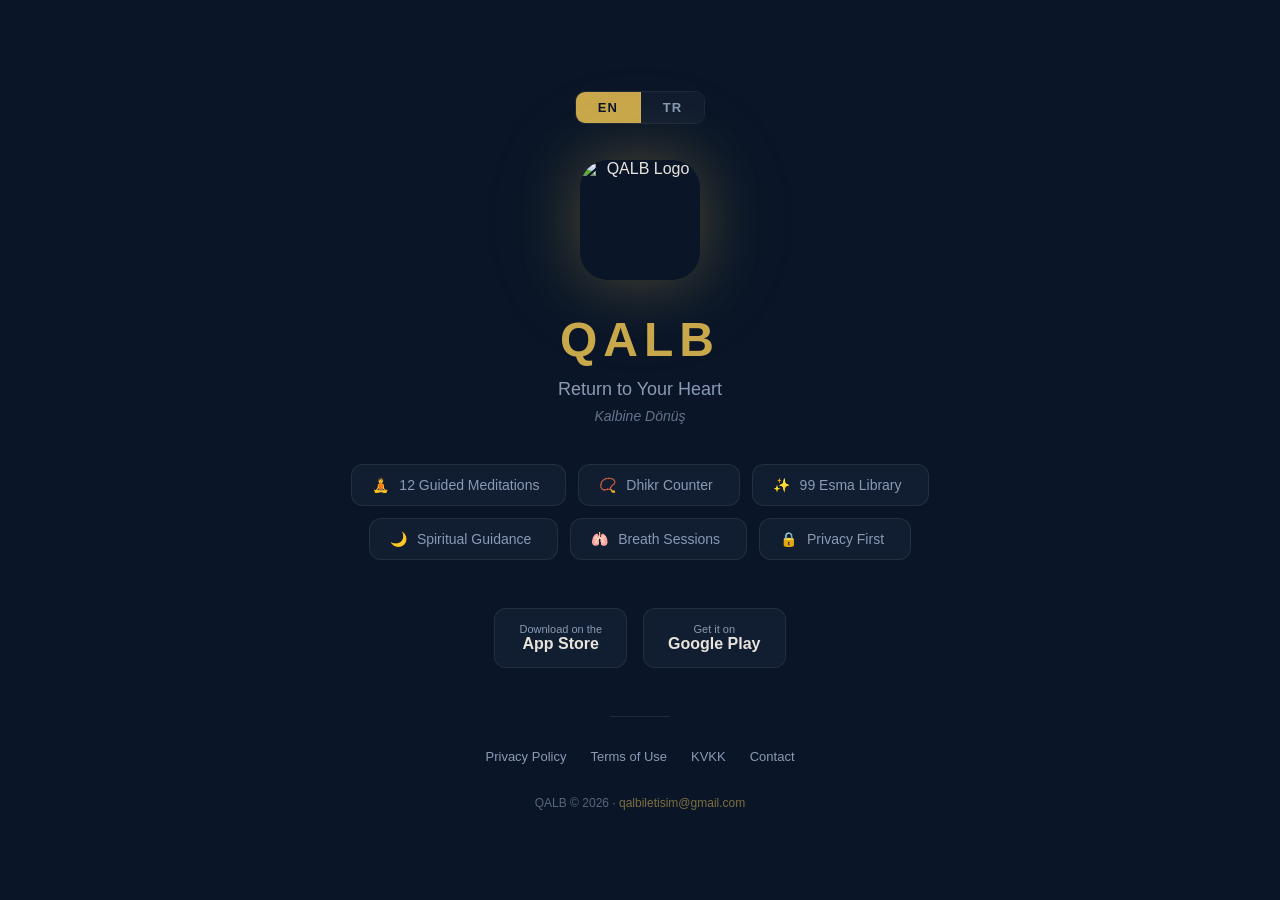
==== index.html @ 875b11ad "feat: add EN/TR language switcher tabs with auto-detection" ====
<!DOCTYPE html>
<html lang="en">

<head>
  <meta charset="UTF-8">
  <meta name="viewport" content="width=device-width, initial-scale=1.0">
  <title>QALB — Return to Your Heart</title>
  <meta name="description"
    content="QALB is a mindful dhikr and meditation app for spiritual awareness and emotional balance. Available on App Store and Google Play.">
  <meta property="og:title" content="QALB — Return to Your Heart">
  <meta property="og:description"
    content="Guided meditations, dhikr counter, 99 Esma library, and personalized spiritual guidance.">
  <meta property="og:type" content="website">
  <meta property="og:url" content="https://qalb.app">
  <link rel="icon" type="image/png" href="/logo.png">
  <meta property="og:image" content="https://qalb.app/logo.png">
  <style>
    :root {
      --bg: #0A1628;
      --card: #111D30;
      --gold: #C9A84C;
      --gold-soft: rgba(201, 168, 76, 0.15);
      --text: #E8E4DC;
      --muted: #8A9AB5;
      --border: rgba(255, 255, 255, 0.08);
    }

    * {
      margin: 0;
      padding: 0;
      box-sizing: border-box;
    }

    body {
      background: var(--bg);
      color: var(--text);
      font-family: -apple-system, BlinkMacSystemFont, 'Segoe UI', Roboto, sans-serif;
      min-height: 100vh;
      display: flex;
      flex-direction: column;
      align-items: center;
      justify-content: center;
      padding: 40px 20px;
      text-align: center;
    }

    .lang-switcher {
      display: flex;
      gap: 0;
      margin-bottom: 36px;
      border-radius: 10px;
      overflow: hidden;
      border: 1px solid var(--border);
    }

    .lang-tab {
      padding: 8px 22px;
      font-size: 13px;
      font-weight: 600;
      letter-spacing: 1px;
      cursor: pointer;
      background: var(--card);
      color: var(--muted);
      border: none;
      transition: all 0.25s;
      outline: none;
    }

    .lang-tab:first-child {
      border-right: 1px solid var(--border);
    }

    .lang-tab.active {
      background: var(--gold);
      color: var(--bg);
    }

    .lang-tab:not(.active):hover {
      background: var(--gold-soft);
      color: var(--text);
    }

    .glow {
      width: 120px;
      height: 120px;
      border-radius: 28px;
      display: flex;
      align-items: center;
      justify-content: center;
      margin: 0 auto 32px;
      box-shadow: 0 0 60px rgba(201, 168, 76, 0.3), 0 0 120px rgba(201, 168, 76, 0.1);
    }

    .glow img {
      width: 100%;
      height: 100%;
      border-radius: 28px;
      object-fit: cover;
    }

    h1 {
      font-size: 48px;
      font-weight: 700;
      color: var(--gold);
      letter-spacing: 6px;
      margin-bottom: 12px;
    }

    .tagline {
      font-size: 18px;
      color: var(--muted);
      margin-bottom: 8px;
      font-weight: 300;
    }

    .tagline-sub {
      font-size: 14px;
      color: var(--muted);
      opacity: 0.7;
      margin-bottom: 40px;
      font-style: italic;
    }

    .features {
      display: flex;
      flex-wrap: wrap;
      gap: 12px;
      justify-content: center;
      max-width: 600px;
      margin-bottom: 48px;
    }

    .feature {
      background: var(--card);
      border: 1px solid var(--border);
      border-radius: 12px;
      padding: 12px 20px;
      font-size: 14px;
      color: var(--muted);
    }

    .feature span {
      margin-right: 6px;
    }

    .store-badges {
      display: flex;
      gap: 16px;
      justify-content: center;
      margin-bottom: 48px;
      flex-wrap: wrap;
    }

    .store-badge {
      display: inline-flex;
      align-items: center;
      gap: 10px;
      background: var(--card);
      border: 1px solid var(--border);
      border-radius: 12px;
      padding: 14px 24px;
      color: var(--text);
      text-decoration: none;
      font-size: 15px;
      transition: all 0.2s;
    }

    .store-badge:hover {
      border-color: var(--gold);
      background: var(--gold-soft);
    }

    .store-badge .label {
      font-size: 11px;
      color: var(--muted);
      display: block;
    }

    .store-badge .name {
      font-weight: 600;
      font-size: 16px;
    }

    .divider {
      width: 60px;
      height: 1px;
      background: var(--border);
      margin: 0 auto 32px;
    }

    .links {
      display: flex;
      gap: 24px;
      justify-content: center;
      flex-wrap: wrap;
      margin-bottom: 32px;
    }

    .links a {
      color: var(--muted);
      text-decoration: none;
      font-size: 13px;
      transition: color 0.2s;
    }

    .links a:hover {
      color: var(--gold);
    }

    .footer {
      color: var(--muted);
      font-size: 12px;
      opacity: 0.6;
    }

    .footer a {
      color: var(--gold);
      text-decoration: none;
    }

    @media (max-width: 480px) {
      h1 {
        font-size: 36px;
        letter-spacing: 4px;
      }

      .tagline {
        font-size: 16px;
      }

      .glow {
        width: 96px;
        height: 96px;
        border-radius: 22px;
      }

      .glow img {
        border-radius: 22px;
      }

      .lang-tab {
        padding: 7px 18px;
        font-size: 12px;
      }
    }
  </style>
</head>

<body>

  <div class="lang-switcher">
    <button class="lang-tab active" data-lang="en" onclick="setLang('en')">EN</button>
    <button class="lang-tab" data-lang="tr" onclick="setLang('tr')">TR</button>
  </div>

  <div class="glow"><img src="/logo.png" alt="QALB Logo"></div>

  <h1>QALB</h1>
  <p class="tagline" id="tagline">Return to Your Heart</p>
  <p class="tagline-sub" id="tagline-sub">Kalbine Dönüş</p>

  <div class="features" id="features">
    <div class="feature"><span>🧘</span> <span data-en="12 Guided Meditations" data-tr="12 Rehberli Meditasyon">12
        Guided Meditations</span></div>
    <div class="feature"><span>📿</span> <span data-en="Dhikr Counter" data-tr="Zikir Sayacı">Dhikr Counter</span></div>
    <div class="feature"><span>✨</span> <span data-en="99 Esma Library" data-tr="99 Esma Kütüphanesi">99 Esma
        Library</span></div>
    <div class="feature"><span>🌙</span> <span data-en="Spiritual Guidance" data-tr="Manevi Rehberlik">Spiritual
        Guidance</span></div>
    <div class="feature"><span>🫁</span> <span data-en="Breath Sessions" data-tr="Nefes Seansları">Breath
        Sessions</span></div>
    <div class="feature"><span>🔒</span> <span data-en="Privacy First" data-tr="Gizlilik Öncelikli">Privacy First</span>
    </div>
  </div>

  <div class="store-badges">
    <a href="#" class="store-badge">
      <div>
        <span class="label" data-en="Download on the" data-tr="İndir">Download on the</span>
        <span class="name">App Store</span>
      </div>
    </a>
    <a href="#" class="store-badge">
      <div>
        <span class="label" data-en="Get it on" data-tr="İndir">Get it on</span>
        <span class="name">Google Play</span>
      </div>
    </a>
  </div>

  <div class="divider"></div>

  <div class="links">
    <a href="/privacy.html" data-en="Privacy Policy" data-tr="Gizlilik Politikası">Privacy Policy</a>
    <a href="/terms.html" data-en="Terms of Use" data-tr="Kullanım Koşulları">Terms of Use</a>
    <a href="/kvkk.html">KVKK</a>
    <a href="mailto:qalbiletisim@gmail.com" data-en="Contact" data-tr="İletişim">Contact</a>
  </div>

  <div class="footer">
    <p>QALB &copy; 2026 &middot; <a href="mailto:qalbiletisim@gmail.com">qalbiletisim@gmail.com</a></p>
  </div>

  <script>
    var i18n = {
      en: {
        title: 'QALB — Return to Your Heart',
        tagline: 'Return to Your Heart',
        taglineSub: 'Kalbine Dönüş'
      },
      tr: {
        title: 'QALB — Kalbine Dönüş',
        tagline: 'Kalbine Dönüş',
        taglineSub: 'Return to Your Heart'
      }
    };

    function setLang(lang) {
      var data = i18n[lang];
      document.documentElement.lang = lang;
      document.title = data.title;
      document.getElementById('tagline').textContent = data.tagline;
      document.getElementById('tagline-sub').textContent = data.taglineSub;

      document.querySelectorAll('[data-' + lang + ']').forEach(function (el) {
        el.textContent = el.getAttribute('data-' + lang);
      });

      document.querySelectorAll('.lang-tab').forEach(function (tab) {
        tab.classList.toggle('active', tab.getAttribute('data-lang') === lang);
      });

      try { history.replaceState(null, '', '#' + lang); } catch (e) { }
    }

    (function () {
      var hash = location.hash.replace('#', '');
      if (hash === 'tr' || hash === 'en') { setLang(hash); return; }
      var browserLang = (navigator.language || navigator.userLanguage || 'en').toLowerCase();
      setLang(browserLang.startsWith('tr') ? 'tr' : 'en');
    })();
  </script>

</body>

</html>
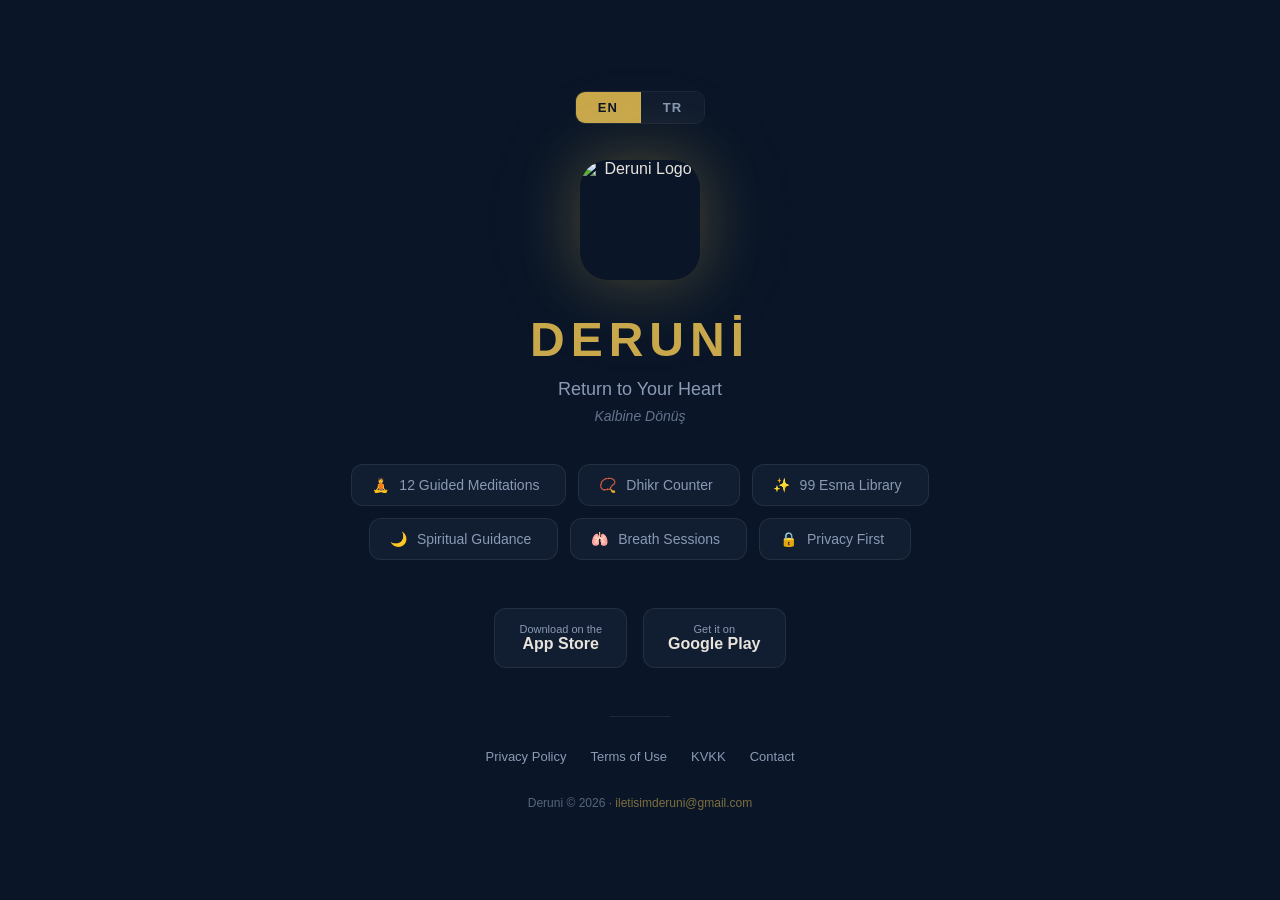
==== commit dbba92e7: "rebrand: QALB → Deruni + email → iletisimderuni@gmail.com (privacy, terms, kvkk, index)" ====
--- a/index.html
+++ b/index.html
@@ -4,16 +4,16 @@
 <head>
   <meta charset="UTF-8">
   <meta name="viewport" content="width=device-width, initial-scale=1.0">
-  <title>QALB — Return to Your Heart</title>
+  <title>Deruni — Return to Your Heart</title>
   <meta name="description"
-    content="QALB is a mindful dhikr and meditation app for spiritual awareness and emotional balance. Available on App Store and Google Play.">
-  <meta property="og:title" content="QALB — Return to Your Heart">
+    content="Deruni is a mindful dhikr and meditation app for spiritual awareness and emotional balance. Available on App Store and Google Play.">
+  <meta property="og:title" content="Deruni — Return to Your Heart">
   <meta property="og:description"
     content="Guided meditations, dhikr counter, 99 Esma library, and personalized spiritual guidance.">
   <meta property="og:type" content="website">
-  <meta property="og:url" content="https://qalb.app">
+  <meta property="og:url" content="https://deruni.app">
   <link rel="icon" type="image/png" href="/logo.png">
-  <meta property="og:image" content="https://qalb.app/logo.png">
+  <meta property="og:image" content="https://deruni.app/logo.png">
   <style>
     :root {
       --bg: #0A1628;
@@ -253,9 +253,9 @@
     <button class="lang-tab" data-lang="tr" onclick="setLang('tr')">TR</button>
   </div>
 
-  <div class="glow"><img src="/logo.png" alt="QALB Logo"></div>
-
-  <h1>QALB</h1>
+  <div class="glow"><img src="/logo.png" alt="Deruni Logo"></div>
+
+  <h1>DERUNİ</h1>
   <p class="tagline" id="tagline">Return to Your Heart</p>
   <p class="tagline-sub" id="tagline-sub">Kalbine Dönüş</p>
 
@@ -294,22 +294,22 @@
     <a href="/privacy.html" data-en="Privacy Policy" data-tr="Gizlilik Politikası">Privacy Policy</a>
     <a href="/terms.html" data-en="Terms of Use" data-tr="Kullanım Koşulları">Terms of Use</a>
     <a href="/kvkk.html">KVKK</a>
-    <a href="mailto:qalbiletisim@gmail.com" data-en="Contact" data-tr="İletişim">Contact</a>
+    <a href="mailto:iletisimderuni@gmail.com" data-en="Contact" data-tr="İletişim">Contact</a>
   </div>
 
   <div class="footer">
-    <p>QALB &copy; 2026 &middot; <a href="mailto:qalbiletisim@gmail.com">qalbiletisim@gmail.com</a></p>
+    <p>Deruni &copy; 2026 &middot; <a href="mailto:iletisimderuni@gmail.com">iletisimderuni@gmail.com</a></p>
   </div>
 
   <script>
     var i18n = {
       en: {
-        title: 'QALB — Return to Your Heart',
+        title: 'Deruni — Return to Your Heart',
         tagline: 'Return to Your Heart',
         taglineSub: 'Kalbine Dönüş'
       },
       tr: {
-        title: 'QALB — Kalbine Dönüş',
+        title: 'Deruni — Kalbine Dönüş',
         tagline: 'Kalbine Dönüş',
         taglineSub: 'Return to Your Heart'
       }
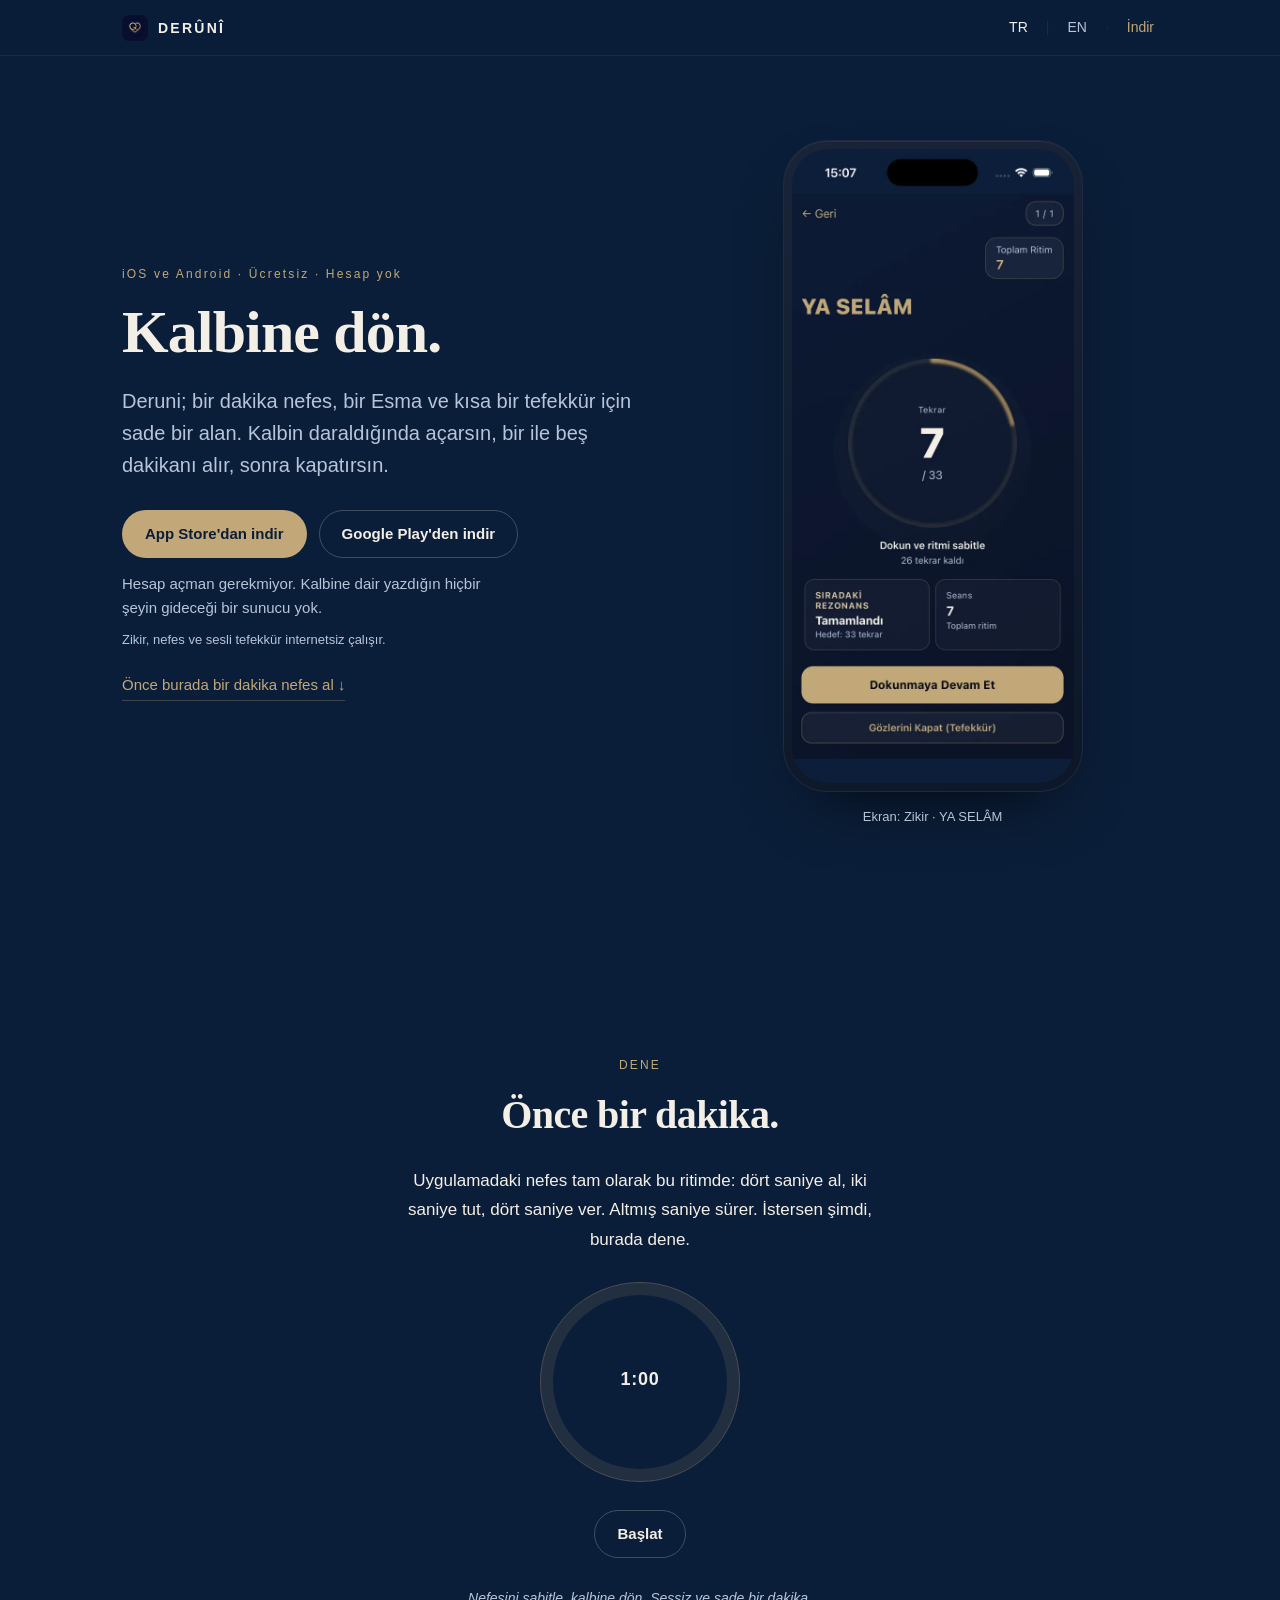
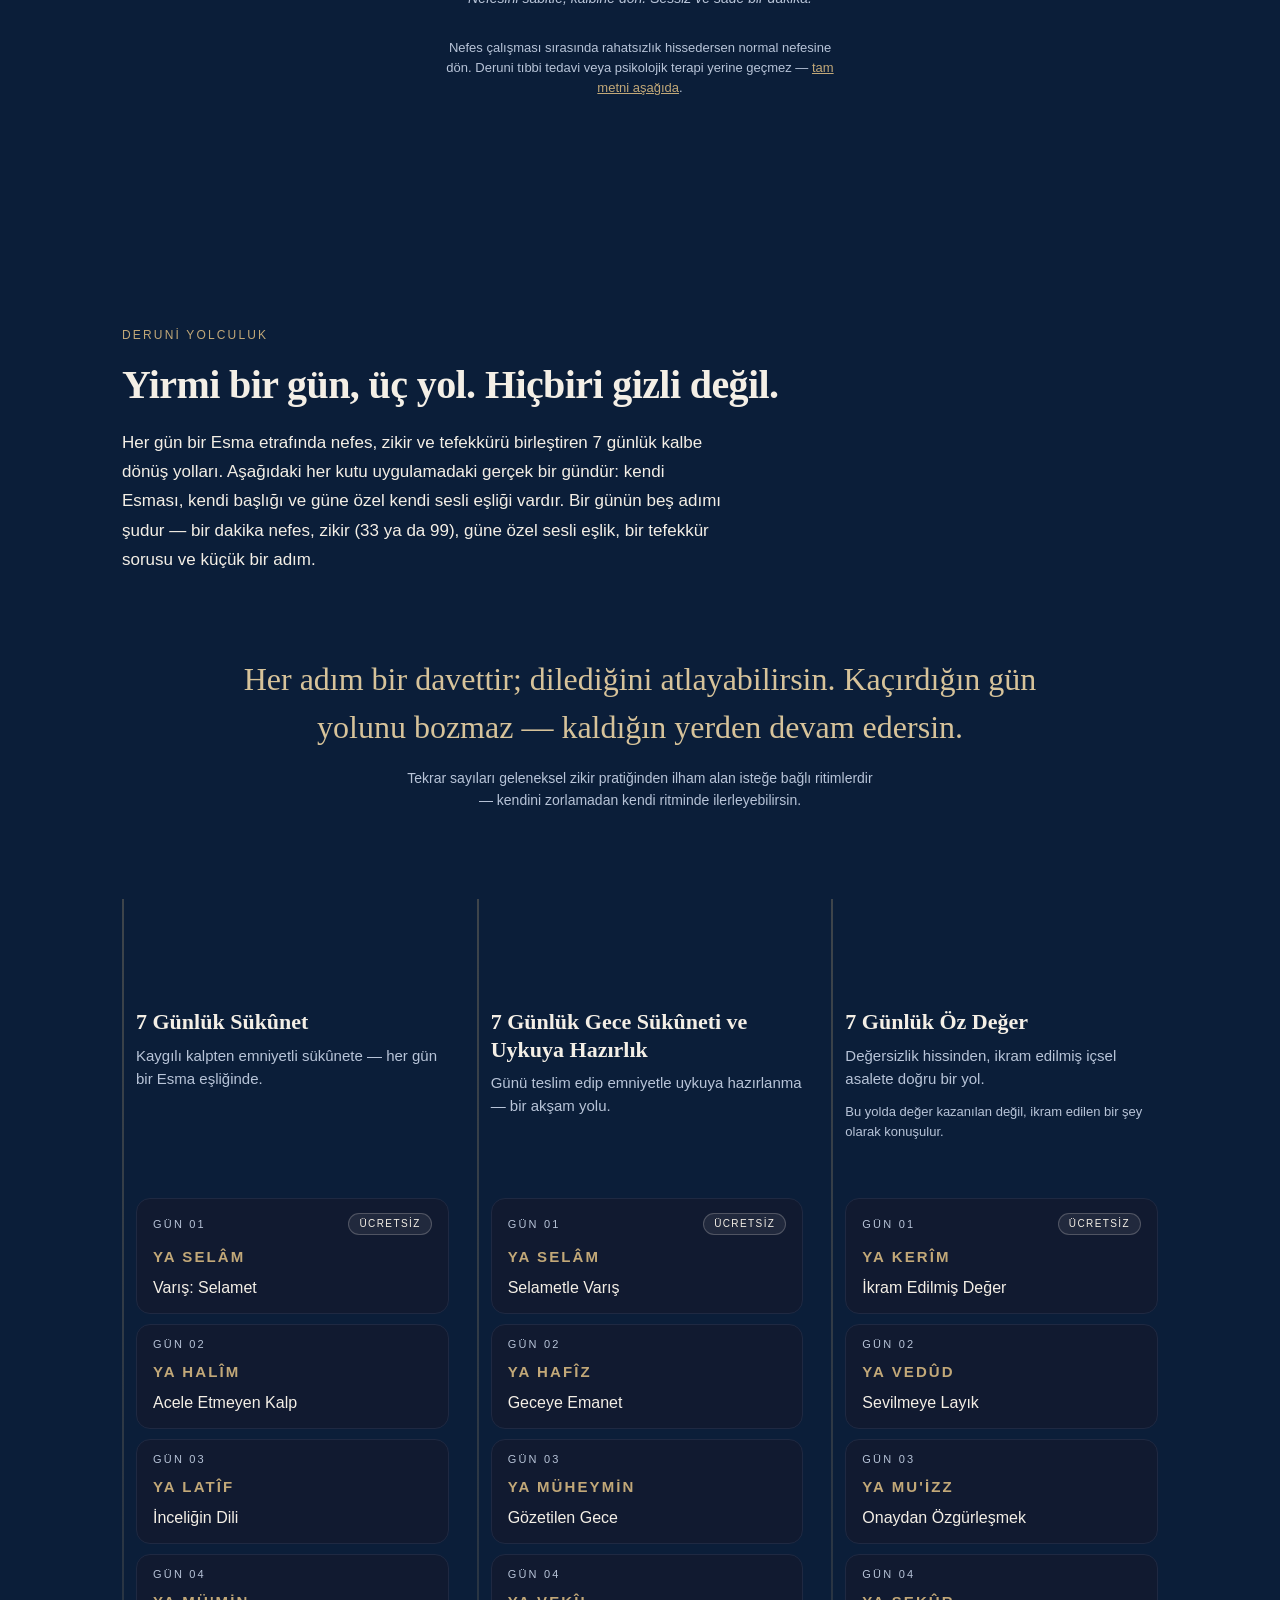
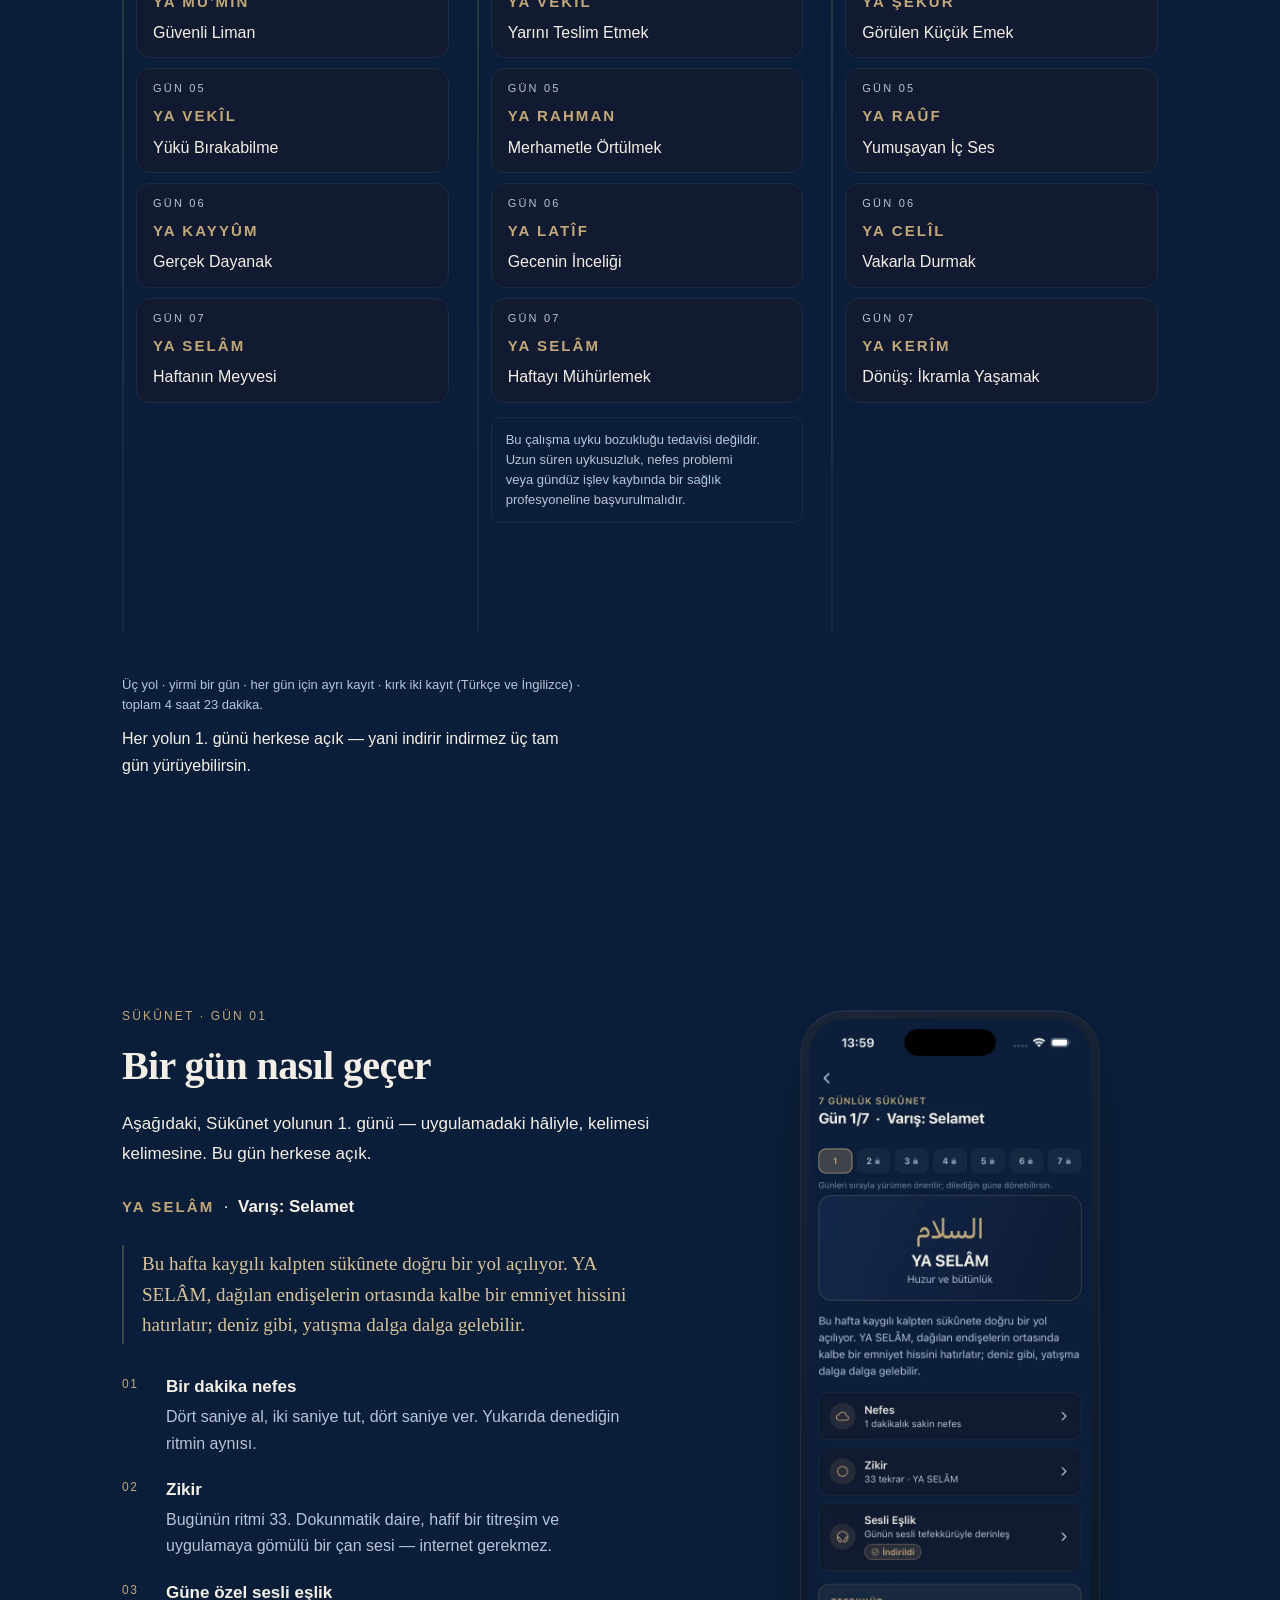
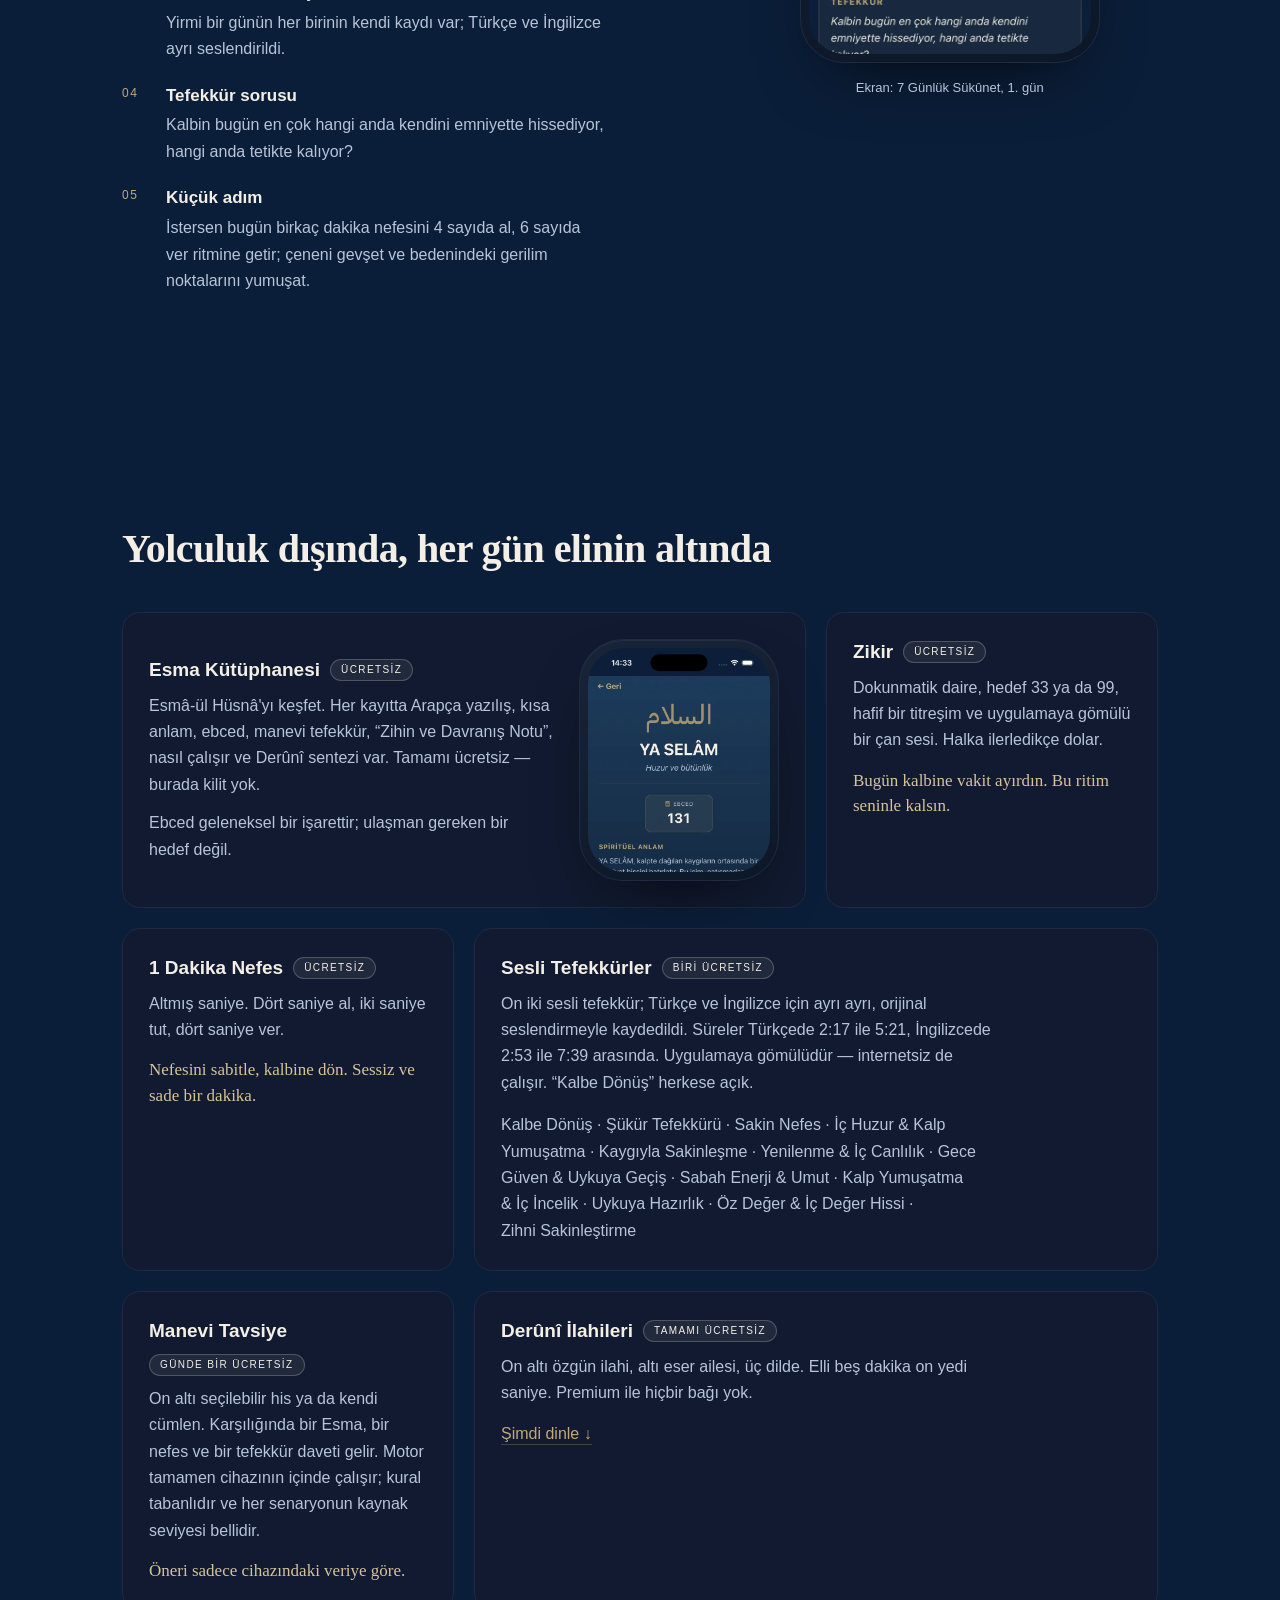
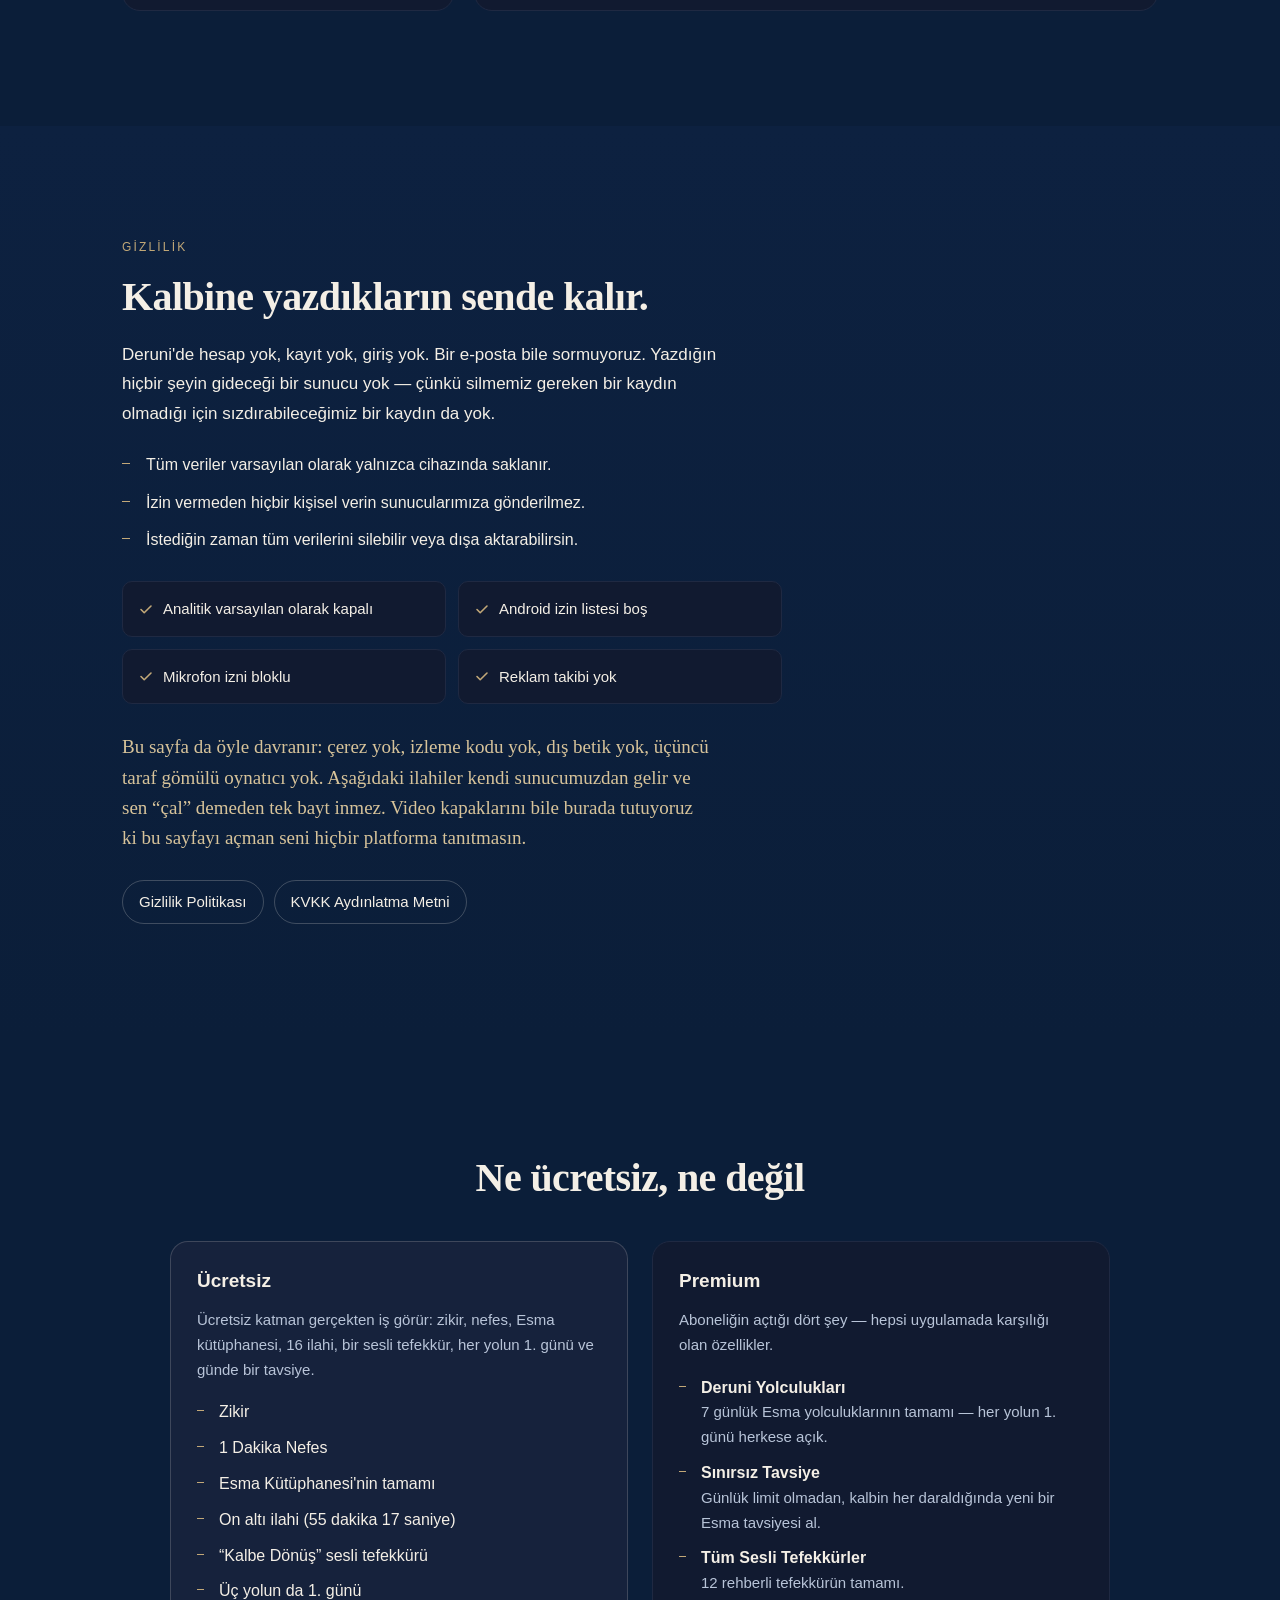
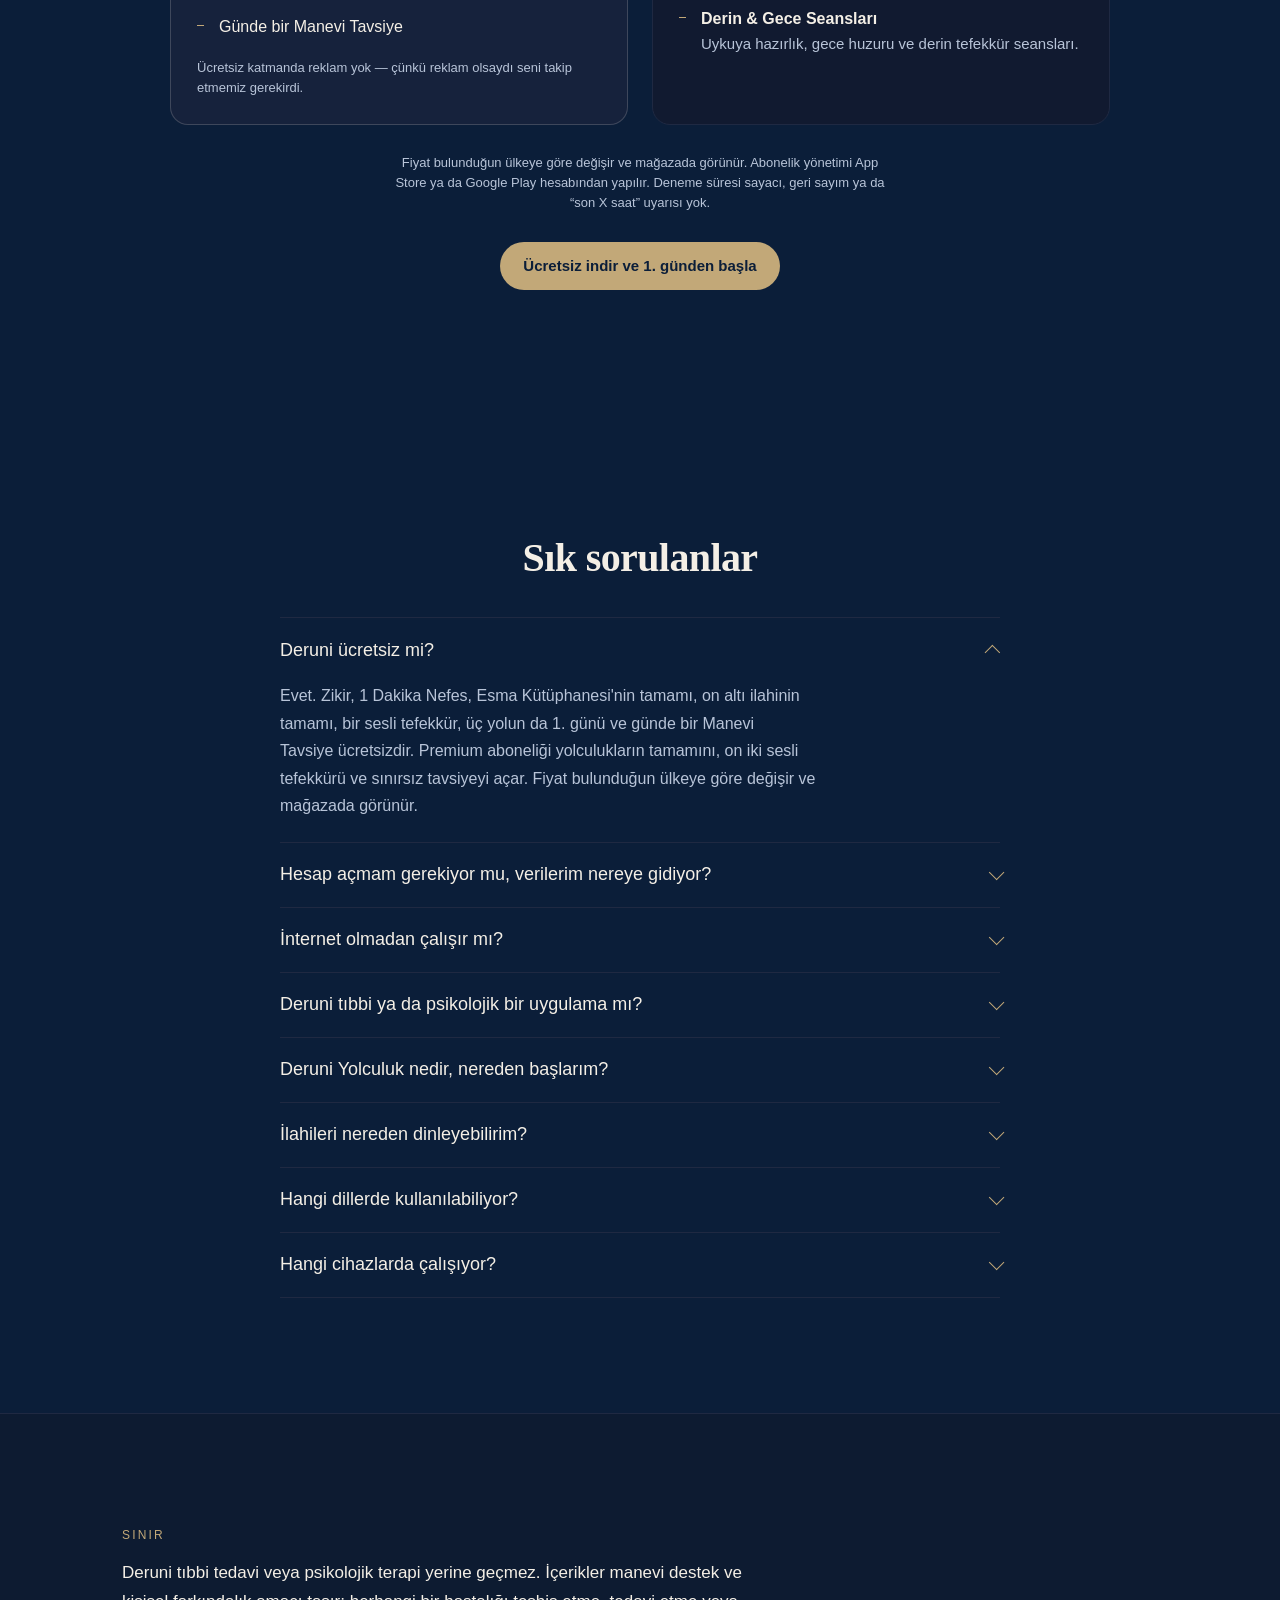
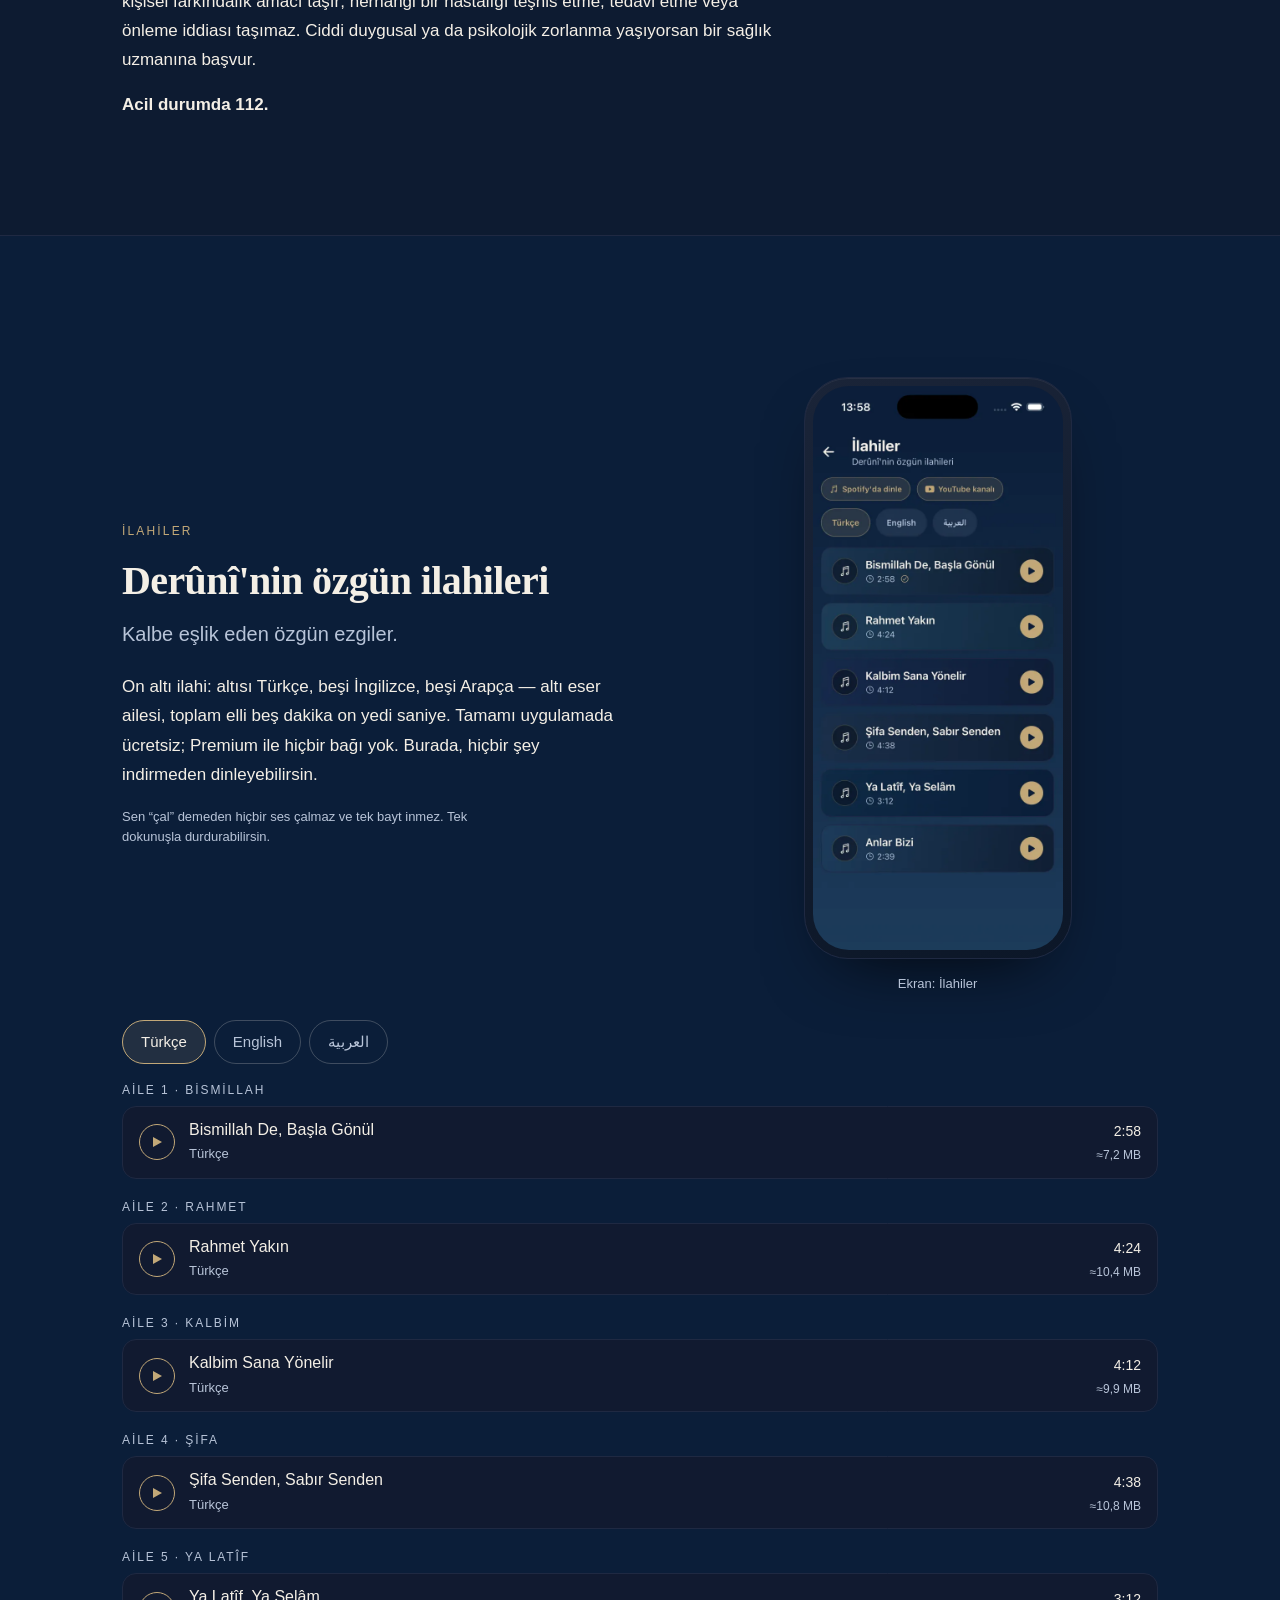
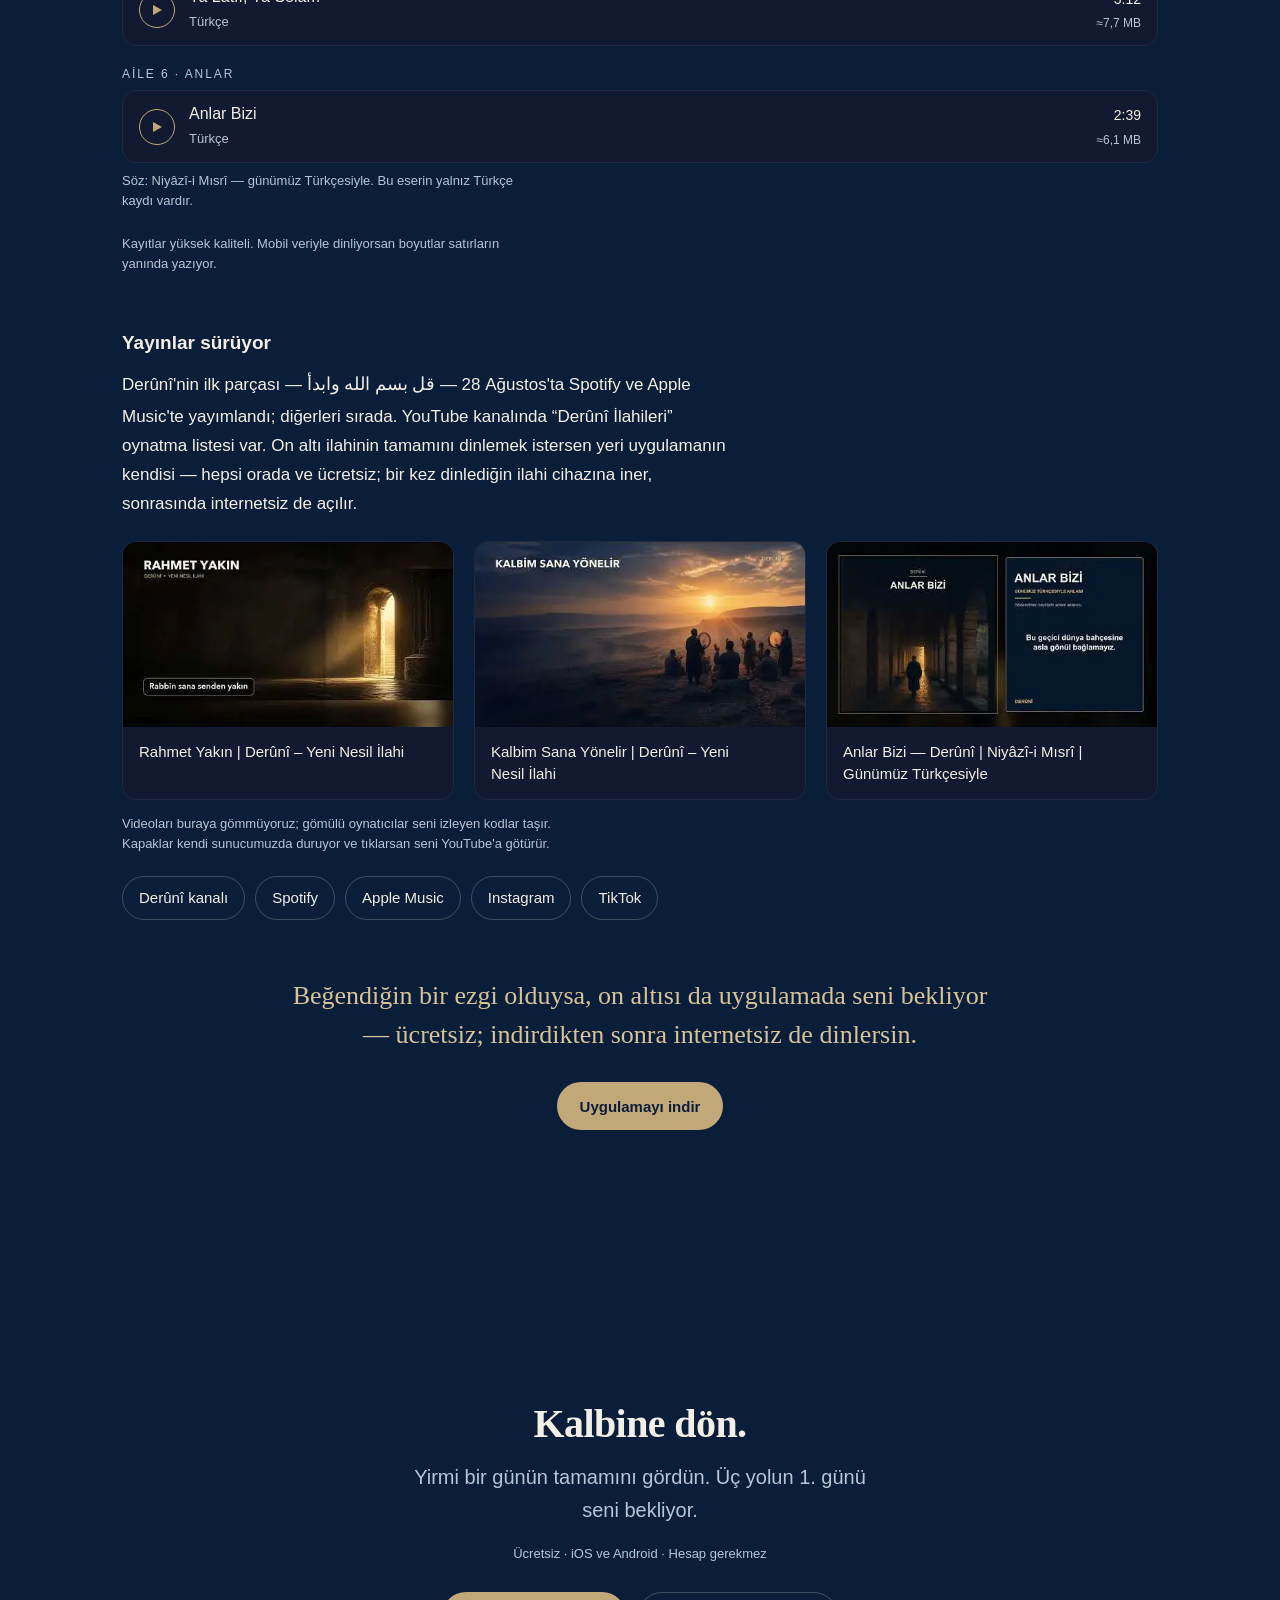
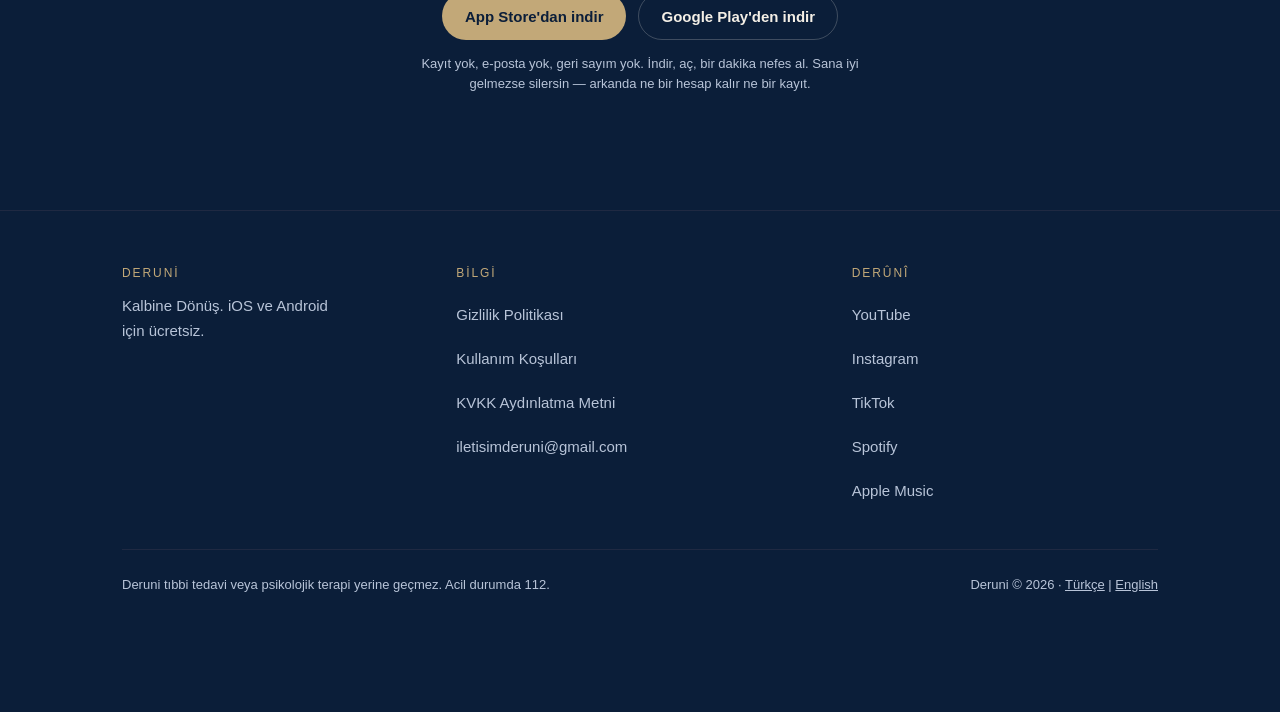
==== commit 81457b10: "deruni.app yeniden tasarım: TR / ve EN /en/ ürün tanıtım sayfası Tek ekranlık yer tutucu yerine, uyg" ====
--- a/index.html
+++ b/index.html
@@ -1,346 +1,1044 @@
 <!DOCTYPE html>
-<html lang="en">
-
+<html lang="tr">
 <head>
-  <meta charset="UTF-8">
-  <meta name="viewport" content="width=device-width, initial-scale=1.0">
-  <title>Deruni — Return to Your Heart</title>
-  <meta name="description"
-    content="Deruni is a mindful dhikr and meditation app for spiritual awareness and emotional balance. Available on App Store and Google Play.">
-  <meta property="og:title" content="Deruni — Return to Your Heart">
-  <meta property="og:description"
-    content="Guided meditations, dhikr counter, 99 Esma library, and personalized spiritual guidance.">
-  <meta property="og:type" content="website">
-  <meta property="og:url" content="https://deruni.app">
-  <link rel="icon" type="image/png" href="/logo.png">
-  <meta property="og:image" content="https://deruni.app/logo.png">
-  <style>
-    :root {
-      --bg: #0A1628;
-      --card: #111D30;
-      --gold: #C9A84C;
-      --gold-soft: rgba(201, 168, 76, 0.15);
-      --text: #E8E4DC;
-      --muted: #8A9AB5;
-      --border: rgba(255, 255, 255, 0.08);
+<meta charset="UTF-8">
+<meta name="viewport" content="width=device-width, initial-scale=1, viewport-fit=cover">
+<title>Deruni — Kalbine Dönüş · Zikir, nefes ve Esmâ-ül Hüsnâ</title>
+<meta name="description" content="Deruni; bir dakika nefes, bir Esma ve kısa bir tefekkür için sade bir alan. Hesap yok, kayıt yok, giriş yok. iOS ve Android&#x27;de ücretsiz.">
+<link rel="canonical" href="https://deruni.app/">
+<link rel="alternate" hreflang="tr" href="https://deruni.app/">
+<link rel="alternate" hreflang="en" href="https://deruni.app/en/">
+<link rel="alternate" hreflang="x-default" href="https://deruni.app/">
+<meta property="og:site_name" content="Deruni">
+<meta property="og:type" content="website">
+<meta property="og:url" content="https://deruni.app/">
+<meta property="og:title" content="Deruni — Kalbine Dönüş">
+<meta property="og:description" content="Yirmi bir günün tamamı açıkta. Bir dakika nefesi burada deneyebilir, on altı ilahiyi indirmeden dinleyebilirsin. Hesapsız, ücretsiz.">
+<meta property="og:image" content="https://deruni.app/assets/og-tr.png">
+<meta property="og:image:width" content="1200">
+<meta property="og:image:height" content="630">
+<meta property="og:image:alt" content="Deruni — Kalbine dön.">
+<meta property="og:locale" content="tr_TR">
+<meta property="og:locale:alternate" content="en_US">
+<meta name="twitter:card" content="summary_large_image">
+<meta name="twitter:title" content="Deruni — Kalbine Dönüş">
+<meta name="twitter:description" content="Yirmi bir günün tamamı açıkta. Bir dakika nefesi burada deneyebilir, on altı ilahiyi indirmeden dinleyebilirsin. Hesapsız, ücretsiz.">
+<meta name="twitter:image" content="https://deruni.app/assets/og-tr.png">
+<meta name="twitter:image:alt" content="Deruni — Kalbine dön.">
+<meta name="theme-color" content="#0B1E39">
+<meta name="color-scheme" content="dark">
+<link rel="icon" type="image/png" sizes="96x96" href="/assets/favicon-96.png">
+<link rel="icon" type="image/png" sizes="32x32" href="/assets/favicon-32.png">
+<link rel="apple-touch-icon" href="/assets/apple-touch-icon.png">
+<script>document.documentElement.className+=" js";</script>
+<style>
+:root{
+  --bg:#0B1E39; --band:#0D1B31; --card:#111A30; --card-lift:#16223C;
+  --gold:#C2A878; --gold-soft:#D7C39A;
+  --text:#F4EFE6; --muted:#B8C4D8; --border:#1F2942;
+  --hair:rgba(244,239,230,.08);
+  --chip-bg:rgba(244,239,230,.07); --chip-bd:rgba(244,239,230,.22);
+  --gold-12:rgba(194,168,120,.12); --gold-28:rgba(194,168,120,.28);
+  --r-s:10px; --r-m:14px; --r-l:18px; --r-xl:22px;
+  --w-text:64ch; --w-page:1100px; --w-map:1180px; --w-narrow:720px;
+  --serif:ui-serif,Georgia,"Times New Roman",serif;
+  --sans:-apple-system,BlinkMacSystemFont,"Segoe UI",Roboto,"Helvetica Neue",Arial,sans-serif;
+  --arabic:"SF Arabic","Geeza Pro","Noto Naskh Arabic","Segoe UI",serif;
+}
+*{margin:0;padding:0;box-sizing:border-box}
+/* display bildiren her sınıf UA'nın [hidden] kuralını ezer — dil filtresi buna takılmıştı. */
+[hidden]{display:none!important}
+html{color-scheme:dark;scroll-behavior:smooth;scroll-padding-top:76px;-webkit-text-size-adjust:100%}
+body{background:var(--bg);color:var(--text);font:400 17px/1.72 var(--sans);text-wrap:pretty;hyphens:none;padding-bottom:76px;overflow-x:hidden}
+img{max-width:100%;display:block}
+a{color:inherit}
+:focus-visible{outline:2px solid var(--gold-soft);outline-offset:3px;border-radius:4px}
+::selection{background:var(--gold-28);color:var(--text)}
+
+.wrap{max-width:var(--w-page);margin:0 auto;padding:0 20px}
+@media(min-width:640px){.wrap{padding:0 32px}}
+section{padding:clamp(72px,9vw,128px) 0}
+.band{background:var(--band)}
+h1,h2{font-family:var(--serif);font-weight:600;letter-spacing:-.015em}
+h1{font-size:clamp(36px,6.4vw,60px);line-height:1.08}
+h2{font-size:clamp(26px,3.8vw,40px);line-height:1.18}
+h3{font:600 19px/1.35 var(--sans);letter-spacing:0}
+.over{font:500 12px/1 var(--sans);letter-spacing:.18em;color:var(--gold);margin-bottom:20px}
+.lead{font-size:clamp(17px,2.1vw,20px);line-height:1.62;color:var(--muted);max-width:46ch}
+p{max-width:var(--w-text)}
+.sm{font-size:14px;line-height:1.6}
+.mi{font-size:13px;line-height:1.55;color:var(--muted)}
+.mu{color:var(--muted)}
+.gs{color:var(--gold-soft)}
+.esma{font:600 15px/1 var(--sans);letter-spacing:.14em;color:var(--gold)}
+.daynum{font:400 11px/1 var(--sans);letter-spacing:.2em;color:var(--muted)}
+.invite{font-family:var(--serif);font-size:clamp(22px,3.2vw,32px);line-height:1.5;color:var(--gold-soft);max-width:54ch;margin:0 auto;text-align:center}
+.ar{font-family:var(--arabic);font-size:1.06em;line-height:1.9}
+
+.chip{display:inline-block;font:500 10px/1 var(--sans);letter-spacing:.14em;padding:5px 10px;border-radius:999px;background:var(--chip-bg);border:1px solid var(--chip-bd);color:var(--text);white-space:nowrap;vertical-align:middle}
+
+.btn{display:inline-flex;align-items:center;justify-content:center;gap:8px;min-height:48px;padding:0 22px;border-radius:999px;font:600 15px/1 var(--sans);text-decoration:none;border:1px solid transparent;transition:background .18s,border-color .18s,color .18s;cursor:pointer}
+.btn-p{background:var(--gold);color:#0B1E39}
+.btn-p:hover{background:var(--gold-soft)}
+.btn-s{border-color:var(--chip-bd);color:var(--text);background:transparent}
+.btn-s:hover{border-color:var(--gold);background:var(--gold-12)}
+.btns{display:flex;flex-wrap:wrap;gap:12px;margin:28px 0 14px}
+
+.topbar{position:sticky;top:0;z-index:50;height:56px;background:rgba(11,30,57,.86);backdrop-filter:blur(14px);-webkit-backdrop-filter:blur(14px);border-bottom:1px solid var(--border)}
+.topbar .wrap{height:100%;display:flex;align-items:center;justify-content:space-between;gap:14px}
+.brand{display:flex;align-items:center;min-height:44px;gap:10px;font:600 14px/1 var(--sans);letter-spacing:.16em;text-decoration:none;color:var(--text)}
+.brand img{width:26px;height:26px;border-radius:7px}
+.tnav{display:flex;align-items:center;gap:14px;font-size:14px}
+.tnav a{display:inline-flex;align-items:center;min-height:44px;padding:0 4px;text-decoration:none;color:var(--muted);transition:color .18s}
+.tnav a:hover,.tnav a[aria-current]{color:var(--text)}
+.tnav .sep{color:var(--border)}
+.tnav .dl{color:var(--gold)}
+
+.skip{position:absolute;left:-9999px;top:0;background:var(--card-lift);color:var(--text);padding:12px 18px;border-radius:0 0 var(--r-s) 0;z-index:60}
+.skip:focus{left:0}
+
+.hero{padding-top:clamp(48px,7vw,84px)}
+.hero-grid{display:grid;gap:40px;align-items:center}
+@media(min-width:900px){.hero-grid{grid-template-columns:1.08fr .92fr;gap:56px}}
+.hero h1{margin:6px 0 20px}
+.trust{font-size:15px;line-height:1.6;color:var(--muted);max-width:44ch}
+.hero .offl{margin-top:10px}
+.tolink{display:inline-block;margin-top:22px;color:var(--gold);text-decoration:none;font-size:15px;border-bottom:1px solid var(--gold-28);padding-bottom:2px}
+.tolink:hover{border-color:var(--gold)}
+.figw{display:flex;flex-direction:column;align-items:center;gap:14px}
+.phone{width:min(300px,72vw);aspect-ratio:1206/2622;padding:8px;border-radius:44px;background:linear-gradient(160deg,#1A2438,#0C1728);border:1px solid var(--border);box-shadow:0 30px 70px -34px rgba(0,0,0,.85),inset 0 1px 0 rgba(255,255,255,.06)}
+.phone img{width:100%;height:100%;object-fit:cover;border-radius:36px}
+.phone.crop{aspect-ratio:1206/1460}
+.phone.crop img{object-position:top}
+.cap{font-size:13px;color:var(--muted);text-align:center}
+
+.breath-wrap{display:flex;flex-direction:column;align-items:center;text-align:center;gap:28px}
+.breath-wrap p{max-width:52ch}
+.ring{width:200px;height:200px;border-radius:50%;border:1px solid rgba(194,168,120,.35);box-shadow:inset 0 0 0 12px var(--gold-12);display:flex;flex-direction:column;align-items:center;justify-content:center;gap:6px;transition:opacity .6s ease}
+@media(max-width:640px){.ring{width:168px;height:168px}}
+.ring.run{animation:brth 10s infinite}
+@keyframes brth{0%{transform:scale(1)}40%{transform:scale(1.26)}60%{transform:scale(1.26)}100%{transform:scale(1)}}
+.phase{font:600 18px/1 var(--sans);letter-spacing:.04em}
+.count{font:400 14px/1 var(--sans);color:var(--muted);font-variant-numeric:tabular-nums}
+.done{margin-top:6px}
+.done .h{font-family:var(--serif);font-size:21px;line-height:1.45;color:var(--gold-soft)}
+.canon{font-size:14px;font-style:italic;color:var(--muted)}
+
+.mapsec{overflow:hidden}
+.map{display:grid;gap:28px;max-width:var(--w-map);margin:0 auto}
+@media(min-width:700px){.map{grid-template-columns:repeat(2,1fr)}}
+@media(min-width:1040px){.map{grid-template-columns:repeat(3,1fr)}}
+.path{position:relative;padding-left:14px}
+@media(max-width:699px){.path{padding-left:10px}}
+.path:before{content:"";position:absolute;left:0;top:6px;bottom:6px;width:2px;background:linear-gradient(180deg,var(--gold-28) 0%,rgba(194,168,120,.06) 100%);transform:scaleY(0);transform-origin:top;transition:transform .7s cubic-bezier(.22,.61,.36,1)}
+.path.vis:before{transform:scaleY(1)}
+.path h3{font-family:var(--serif);font-size:22px;font-weight:600;line-height:1.25;margin-bottom:8px}
+.path .psub{font-size:15px;line-height:1.55;color:var(--muted)}
+.phead{margin-bottom:18px}
+@media(min-width:1040px){.phead{min-height:172px}}
+.days{list-style:none;display:flex;flex-direction:column;gap:10px}
+.day{background:var(--card);border:1px solid var(--border);border-radius:var(--r-m);padding:14px 16px;transition:border-color .18s,background .18s}
+.day:hover{border-color:var(--chip-bd);background:var(--card-lift)}
+.day .top{display:flex;align-items:center;justify-content:space-between;gap:10px;margin-bottom:7px}
+.day .ttl{font-size:16px;line-height:1.35;margin-top:6px}
+.pnote{margin-top:14px;padding:12px 14px;border:1px solid var(--border);border-radius:var(--r-s);font-size:13px;line-height:1.55;color:var(--muted)}
+.pframe{font-size:13px;line-height:1.55;color:var(--muted);margin-top:12px}
+.measure{max-width:var(--w-map);margin:36px auto 0}
+.emph{font-size:16px;margin-top:10px}
+
+.day-grid{display:grid;gap:40px;align-items:start}
+@media(min-width:900px){.day-grid{grid-template-columns:1.15fr .85fr;gap:56px}.day-grid .figw{position:sticky;top:92px}}
+.quote{border-left:2px solid var(--gold-28);padding:4px 0 4px 18px;margin:24px 0 32px;font-family:var(--serif);font-size:19px;line-height:1.6;color:var(--gold-soft);max-width:56ch}
+.steps{list-style:none;display:flex;flex-direction:column;gap:22px;counter-reset:s}
+.steps li{padding-left:44px;position:relative}
+.steps li:before{counter-increment:s;content:counter(s,decimal-leading-zero);position:absolute;left:0;top:2px;font:500 12px/1 var(--sans);letter-spacing:.14em;color:var(--gold)}
+.steps h3{font:600 17px/1.35 var(--sans);margin-bottom:5px}
+.steps p{font-size:16px;line-height:1.65;color:var(--muted);max-width:52ch}
+
+.cards{display:grid;gap:20px}
+@media(min-width:900px){
+ .cards{grid-template-columns:repeat(3,1fr)}
+ .c1{grid-area:1/1/2/3}.c2{grid-area:1/3/2/4}
+ .c3{grid-area:2/1/3/2}.c4{grid-area:2/2/3/4}
+ .c5{grid-area:3/1/4/2}.c6{grid-area:3/2/4/4}
+}
+.card{background:var(--card);border:1px solid var(--border);border-radius:var(--r-l);padding:26px}
+.card h3{margin-bottom:10px;display:flex;align-items:center;gap:10px;flex-wrap:wrap}
+.card p{font-size:16px;line-height:1.65;color:var(--muted);max-width:56ch}
+.card .q{margin-top:14px;font-family:var(--serif);font-size:17px;line-height:1.5;color:var(--gold-soft)}
+.c1-in{display:grid;gap:24px;align-items:center}
+@media(min-width:900px){.c1-in{grid-template-columns:1fr auto}}
+.c1-in .phone{width:min(200px,52vw)}
+.mlist{margin-top:16px;font-size:15px;line-height:1.9;color:var(--muted)}
+
+.priv{background:linear-gradient(180deg,#0D2140,var(--bg))}
+.facts{display:grid;gap:12px;margin:28px 0;max-width:660px}
+@media(min-width:640px){.facts{grid-template-columns:1fr 1fr}}
+.fact{display:flex;align-items:center;gap:10px;padding:14px 16px;background:var(--card);border:1px solid var(--border);border-radius:var(--r-s);font-size:15px}
+.fact svg{flex:none;color:var(--gold)}
+.plist{list-style:none;display:flex;flex-direction:column;gap:12px;margin:24px 0;max-width:60ch}
+.plist li{padding-left:24px;position:relative;font-size:16px;line-height:1.6}
+.plist li:before{content:"";position:absolute;left:0;top:11px;width:8px;height:1px;background:var(--gold)}
+
+.ledger{display:grid;gap:24px;max-width:940px;margin:0 auto}
+@media(min-width:900px){.ledger{grid-template-columns:1fr 1fr}}
+.led{border:1px solid var(--border);border-radius:var(--r-l);padding:26px;background:var(--card)}
+.led.free{background:var(--card-lift);border-color:rgba(244,239,230,.18)}
+.led h3{margin-bottom:14px}
+.led .top{font-size:15px;line-height:1.65;color:var(--muted);margin-bottom:18px}
+.led ul{list-style:none;display:flex;flex-direction:column;gap:11px}
+.led li{padding-left:22px;position:relative;font-size:16px;line-height:1.55}
+.led li:before{content:"";position:absolute;left:0;top:10px;width:7px;height:1px;background:var(--gold)}
+.led li b{font-weight:600;display:block}
+.led li span{color:var(--muted);font-size:15px}
+
+.faqs{max-width:var(--w-narrow);margin:0 auto}
+.faq{border-bottom:1px solid var(--border)}
+.faq:first-child{border-top:1px solid var(--border)}
+.faq summary{list-style:none;cursor:pointer;display:flex;align-items:center;justify-content:space-between;gap:16px;min-height:64px;padding:16px 0}
+.faq summary::-webkit-details-marker{display:none}
+.faq summary:after{content:"";flex:none;width:10px;height:10px;border-right:1.5px solid var(--gold);border-bottom:1.5px solid var(--gold);transform:rotate(45deg) translateY(-3px);transition:transform .2s}
+.faq[open] summary:after{transform:rotate(225deg) translateY(-3px)}
+.faq summary h3{font:500 18px/1.4 var(--sans);margin:0}
+.faq summary:hover h3{color:var(--gold-soft)}
+.faq p{font-size:16px;line-height:1.72;color:var(--muted);max-width:62ch;padding:0 0 22px}
+.scope{border-top:1px solid var(--border);border-bottom:1px solid var(--border)}
+.scope .lbl{font:500 12px/1 var(--sans);letter-spacing:.18em;color:var(--gold);margin-bottom:18px}
+.scope p{font-size:17px;line-height:1.7;max-width:70ch}
+.scope .em{margin-top:16px;font-weight:600}
+
+.hymn-top{display:grid;gap:40px;align-items:center}
+@media(min-width:900px){.hymn-top{grid-template-columns:1.1fr .9fr;gap:56px}.hymn-top .phone{width:min(268px,60vw)}}
+.tabs{display:flex;gap:8px;margin:24px 0 20px;flex-wrap:wrap}
+.tab{min-height:44px;padding:0 18px;border-radius:999px;background:transparent;border:1px solid var(--chip-bd);color:var(--muted);font:500 15px/1 var(--sans);cursor:pointer;display:inline-flex;align-items:center;transition:all .18s}
+.tab[aria-pressed="true"]{color:var(--text);border-color:var(--gold);background:var(--gold-12)}
+.fam{margin-bottom:22px}
+.famh{font:500 12px/1 var(--sans);letter-spacing:.16em;color:var(--muted);margin-bottom:10px}
+.trk{position:relative;display:flex;align-items:center;gap:14px;width:100%;min-height:64px;padding:12px 16px;background:var(--card);border:1px solid var(--border);border-radius:var(--r-m);color:inherit;font:inherit;text-align:left;cursor:pointer;overflow:hidden;transition:border-color .18s,background .18s}
+.trk:hover{border-color:var(--chip-bd);background:var(--card-lift)}
+.trk+.trk{margin-top:8px}
+.trk .pb{flex:none;width:36px;height:36px;border-radius:50%;border:1px solid var(--gold);display:flex;align-items:center;justify-content:center;color:var(--gold)}
+.trk.load .pb{animation:pulse 1.2s ease-in-out infinite}
+@keyframes pulse{0%,100%{opacity:1}50%{opacity:.45}}
+.trk .meta{flex:1;min-width:0}
+.trk .tt.ar{unicode-bidi:isolate}
+.trk .tt{display:block;font-size:16px;line-height:1.35;overflow:hidden;text-overflow:ellipsis;white-space:nowrap}
+.trk .tl{display:block;font-size:13px;color:var(--muted);margin-top:3px}
+.trk .rt{flex:none;text-align:right;direction:ltr;unicode-bidi:isolate}
+.trk .dur{display:block;font-size:14px;font-variant-numeric:tabular-nums}
+.trk .mb{display:block;font-size:12px;color:var(--muted);margin-top:2px}
+.trk .prog{position:absolute;left:0;bottom:0;height:2px;width:100%;background:var(--gold);transform:scaleX(0);transform-origin:left;transition:transform .25s linear}
+.trk.err{color:var(--muted)}
+.credit{margin-top:8px}
+.sr-only{position:absolute;width:1px;height:1px;padding:0;margin:-1px;overflow:hidden;clip:rect(0 0 0 0);white-space:nowrap;border:0}
+.vids{display:grid;gap:20px;grid-template-columns:repeat(auto-fit,minmax(240px,1fr));margin:22px 0 14px}
+.vid{text-decoration:none;display:block;border:1px solid var(--border);border-radius:var(--r-m);overflow:hidden;background:var(--card);transition:border-color .18s}
+.vid:hover{border-color:var(--gold-28)}
+.vid img{width:100%;height:auto;aspect-ratio:16/9;object-fit:cover}
+.vid span{display:block;padding:14px 16px;font-size:15px;line-height:1.45}
+.links{display:flex;flex-wrap:wrap;gap:10px;margin-top:22px}
+.links a{display:inline-flex;align-items:center;gap:8px;min-height:44px;padding:0 16px;border-radius:999px;border:1px solid var(--chip-bd);text-decoration:none;font-size:15px;color:var(--text);transition:border-color .18s,background .18s}
+.links a:hover{border-color:var(--gold);background:var(--gold-12)}
+
+.close{text-align:center}
+.close h2{margin-bottom:14px}
+.close .btns{justify-content:center}
+.close p{margin:0 auto}
+
+footer{border-top:1px solid var(--border);padding:56px 0 40px;font-size:15px}
+.fgrid{display:grid;gap:28px}
+@media(min-width:900px){.fgrid{grid-template-columns:1fr 1.2fr 1fr}}
+.fcol .fh{font:500 12px/1 var(--sans);letter-spacing:.16em;color:var(--gold);margin-bottom:14px}
+.fcol a{display:flex;align-items:center;min-height:44px;color:var(--muted);text-decoration:none;transition:color .18s}
+.fcol a:hover{color:var(--text)}
+.fbot{margin-top:36px;padding-top:24px;border-top:1px solid var(--border);display:flex;flex-wrap:wrap;gap:14px;justify-content:space-between;font-size:13px;color:var(--muted)}
+.fbot p{max-width:none}
+
+.bar{position:fixed;left:0;right:0;bottom:0;z-index:45;min-height:60px;background:rgba(11,30,57,.92);backdrop-filter:blur(14px);-webkit-backdrop-filter:blur(14px);border-top:1px solid var(--border);padding-bottom:env(safe-area-inset-bottom);opacity:0;visibility:hidden;pointer-events:none;transition:opacity .2s,visibility .2s}
+.bar.on{opacity:1;visibility:visible;pointer-events:auto}
+.bar .wrap{min-height:60px;display:flex;align-items:center;justify-content:space-between;gap:14px;flex-wrap:wrap;padding-top:8px;padding-bottom:8px}
+.bar .lt{display:flex;align-items:center;gap:12px;font-size:14px;min-width:0}
+.bar .btn{min-height:40px;padding:0 16px;font-size:14px}
+.bar .np{display:none;align-items:center;gap:10px;min-width:0}
+.bar.play .np{display:flex}
+.bar.play .idle{display:none}
+.bar .np .t{overflow:hidden;text-overflow:ellipsis;white-space:nowrap;max-width:40vw}
+.bar .np .tm{font-variant-numeric:tabular-nums;color:var(--muted);font-size:13px;flex:none}
+.iconbtn{width:36px;height:36px;flex:none;border-radius:50%;border:1px solid var(--chip-bd);background:transparent;color:var(--text);display:flex;align-items:center;justify-content:center;cursor:pointer}
+.iconbtn:hover{border-color:var(--gold);color:var(--gold)}
+
+html.js .rv{opacity:0;transform:translateY(12px)}
+html.js .rv.vis{opacity:1;transform:none;transition:opacity .32s cubic-bezier(.22,.61,.36,1),transform .32s cubic-bezier(.22,.61,.36,1)}
+@media(prefers-reduced-motion:reduce){
+  html{scroll-behavior:auto}
+  *{animation:none!important;transition:none!important}
+  html.js .rv{opacity:1;transform:none}
+  .ring.run{opacity:.7}
+}
+</style>
+<script type="application/ld+json">{"@context":"https://schema.org","@graph":[{"@type":"MobileApplication","@id":"https://deruni.app/#app","name":"Deruni","operatingSystem":"iOS, Android","applicationCategory":"HealthApplication","inLanguage":["tr","en"],"url":"https://deruni.app/","image":"https://deruni.app/assets/og-tr.png","description":"Deruni; bir dakika nefes, bir Esma ve kısa bir tefekkür için sade bir alan. Hesap yok, kayıt yok, giriş yok. iOS ve Android'de ücretsiz.","offers":{"@type":"Offer","price":"0","priceCurrency":"USD"},"publisher":{"@id":"https://deruni.app/#org"},"downloadUrl":["https://apps.apple.com/tr/app/deruni/id6759687639","https://play.google.com/store/apps/details?id=com.mehmetcolak.deruni&hl=tr"]},{"@type":"Organization","@id":"https://deruni.app/#org","name":"Deruni","alternateName":"Derûnî","url":"https://deruni.app/","logo":"https://deruni.app/assets/apple-touch-icon.png","email":"iletisimderuni@gmail.com","sameAs":["https://www.youtube.com/@Deruniapp","https://www.instagram.com/deruniapp/","https://www.tiktok.com/@deruniapp","https://open.spotify.com/artist/2QThTToZzGgTAy8RZBFgSx","https://music.apple.com/us/artist/der%C3%BBn%C3%AE/6803085837","https://apps.apple.com/app/deruni/id6759687639","https://play.google.com/store/apps/details?id=com.mehmetcolak.deruni"]},{"@type":"WebSite","@id":"https://deruni.app/#website","url":"https://deruni.app/","name":"Deruni","inLanguage":"tr","publisher":{"@id":"https://deruni.app/#org"}},{"@type":"FAQPage","@id":"https://deruni.app/#faq","inLanguage":"tr","mainEntity":[{"@type":"Question","name":"Deruni ücretsiz mi?","acceptedAnswer":{"@type":"Answer","text":"Evet. Zikir, 1 Dakika Nefes, Esma Kütüphanesi'nin tamamı, on altı ilahinin tamamı, bir sesli tefekkür, üç yolun da 1. günü ve günde bir Manevi Tavsiye ücretsizdir. Premium aboneliği yolculukların tamamını, on iki sesli tefekkürü ve sınırsız tavsiyeyi açar. Fiyat bulunduğun ülkeye göre değişir ve mağazada görünür."}},{"@type":"Question","name":"Hesap açmam gerekiyor mu, verilerim nereye gidiyor?","acceptedAnswer":{"@type":"Answer","text":"Hesap yok, kayıt yok, giriş yok; bir e-posta bile sorulmaz. Tüm veriler varsayılan olarak yalnızca cihazında saklanır. Anonim kullanım verisi varsayılan olarak kapalıdır ve istediğin zaman tüm verilerini dışa aktarabilir ya da silebilirsin."}},{"@type":"Question","name":"İnternet olmadan çalışır mı?","acceptedAnswer":{"@type":"Answer","text":"Zikir, nefes ve on iki sesli tefekkür uygulamanın içinde gömülü olduğu için internetsiz çalışır. Yolculuk günlerinin sesli eşlikleri ve ilahiler ilk dinlemede indirilir; indirdikten sonra onlar da çevrimdışı açılır."}},{"@type":"Question","name":"Deruni tıbbi ya da psikolojik bir uygulama mı?","acceptedAnswer":{"@type":"Answer","text":"Hayır. Deruni tıbbi tedavi veya psikolojik terapi yerine geçmez. İçerikler manevi destek ve kişisel farkındalık amacı taşır; herhangi bir hastalığı teşhis etme, tedavi etme veya önleme iddiası taşımaz. Ciddi bir zorlanma yaşıyorsan bir sağlık uzmanına başvur; acil durumda 112."}},{"@type":"Question","name":"Deruni Yolculuk nedir, nereden başlarım?","acceptedAnswer":{"@type":"Answer","text":"Her biri yedi gün süren üç yol var: Sükûnet, Gece Sükûneti ve Uykuya Hazırlık, Öz Değer. Toplam yirmi bir gün. Her gün bir Esma etrafında bir dakika nefes, zikir, güne özel bir sesli eşlik, bir tefekkür sorusu ve küçük bir adım birleşir. Her yolun 1. günü herkese açıktır, yani indirir indirmez üç tam gün yürüyebilirsin."}},{"@type":"Question","name":"İlahileri nereden dinleyebilirim?","acceptedAnswer":{"@type":"Answer","text":"On altı ilahinin tamamı uygulamanın İlahiler bölümünde ücretsizdir. Bu sayfadan da hiçbir şey indirmeden dinleyebilirsin. Yayınlar ayrıca Spotify, Apple Music ve YouTube üzerinden sürüyor."}},{"@type":"Question","name":"Hangi dillerde kullanılabiliyor?","acceptedAnswer":{"@type":"Answer","text":"Uygulama arayüzü Türkçe ve İngilizcedir; sesli tefekkürler ve yolculuk kayıtları iki dilde de ayrı ayrı seslendirilmiştir. İlahiler Türkçe, İngilizce ve Arapça olarak bulunur."}},{"@type":"Question","name":"Hangi cihazlarda çalışıyor?","acceptedAnswer":{"@type":"Answer","text":"iOS ve Android. App Store ve Google Play üzerinden ücretsiz indirilir."}}]}]}</script>
+</head>
+<body>
+<a class="skip" href="#main">İçeriğe geç</a>
+
+<header class="topbar">
+  <div class="wrap">
+    <a class="brand" href="/"><img src="/assets/logo-256.webp" width="26" height="26" alt="" decoding="async">DERÛNÎ</a>
+    <nav class="tnav" aria-label="Site">
+      <a href="/" aria-current="page" hreflang="tr">TR</a><span class="sep" aria-hidden="true">|</span><a href="/en/" hreflang="en">EN</a>
+      <span class="sep" aria-hidden="true">·</span>
+      <a class="dl" href="#indir">İndir</a>
+    </nav>
+  </div>
+</header>
+
+<main id="main">
+
+<!-- 2 · HERO -->
+<section class="hero" id="hero">
+  <div class="wrap hero-grid">
+    <div>
+      <p class="over">iOS ve Android · Ücretsiz · Hesap yok</p>
+      <h1>Kalbine dön.</h1>
+      <p class="lead">Deruni; bir dakika nefes, bir Esma ve kısa bir tefekkür için sade bir alan. Kalbin daraldığında açarsın, bir ile beş dakikanı alır, sonra kapatırsın.</p>
+      <div class="btns" id="indir">
+        <a class="btn btn-p" href="https://apps.apple.com/tr/app/deruni/id6759687639">App Store'dan indir</a>
+        <a class="btn btn-s" href="https://play.google.com/store/apps/details?id=com.mehmetcolak.deruni&hl=tr">Google Play'den indir</a>
+      </div>
+      <p class="trust">Hesap açman gerekmiyor. Kalbine dair yazdığın hiçbir şeyin gideceği bir sunucu yok.</p>
+      <p class="mi offl">Zikir, nefes ve sesli tefekkür internetsiz çalışır.</p>
+      <a class="tolink" href="#nefes">Önce burada bir dakika nefes al ↓</a>
+    </div>
+    <div class="figw">
+      <div class="phone"><img src="/assets/05-zikr-tr-620.webp" srcset="/assets/05-zikr-tr-620.webp 620w, /assets/05-zikr-tr-900.webp 900w" sizes="(min-width:900px) 300px, 72vw" width="620" height="1348" alt="Deruni zikir ekranı: YA SELÂM ve dolan halka" fetchpriority="high" decoding="async"></div>
+      <p class="cap">Ekran: Zikir · YA SELÂM</p>
+    </div>
+  </div>
+</section>
+
+<!-- 3 · BİR DAKİKA DENE -->
+<section id="nefes" class="rv">
+  <div class="wrap breath-wrap">
+    <div>
+      <p class="over">DENE</p>
+      <h2>Önce bir dakika.</h2>
+    </div>
+    <p>Uygulamadaki nefes tam olarak bu ritimde: dört saniye al, iki saniye tut, dört saniye ver. Altmış saniye sürer. İstersen şimdi, burada dene.</p>
+    <div class="ring" id="ring">
+      <span class="phase" id="phase" aria-live="polite">1:00</span>
+      <span class="count" id="count" aria-hidden="true"></span>
+    </div>
+    <button class="btn btn-s" id="bBtn" type="button">Başlat</button>
+    <div class="done" id="bDone" hidden>
+      <p class="h">Bir dakikanı kalbine ayırdın.</p>
+      <p class="sm mu" style="margin:10px auto 18px;max-width:52ch">Uygulamada bunun adı &#8220;1 Dakika Nefes&#8221;. Yanında zikir, Esma Kütüphanesi ve on altı ilahi var — hepsi ücretsiz.</p>
+      <a class="btn btn-p" href="https://apps.apple.com/tr/app/deruni/id6759687639">Uygulamayı indir</a>
+    </div>
+    <p class="canon">Nefesini sabitle, kalbine dön. Sessiz ve sade bir dakika.</p>
+    <p class="mi" style="max-width:60ch">Nefes çalışması sırasında rahatsızlık hissedersen normal nefesine dön. Deruni tıbbi tedavi veya psikolojik terapi yerine geçmez — <a href="#sinir" style="color:var(--gold)">tam metni aşağıda</a>.</p>
+  </div>
+</section>
+
+<!-- 4 · AÇIK YOL HARİTASI -->
+<section class="mapsec rv">
+  <div class="wrap">
+    <p class="over">DERUNİ YOLCULUK</p>
+    <h2>Yirmi bir gün, üç yol. Hiçbiri gizli değil.</h2>
+    <p style="margin-top:20px">Her gün bir Esma etrafında nefes, zikir ve tefekkürü birleştiren 7 günlük kalbe dönüş yolları. Aşağıdaki her kutu uygulamadaki gerçek bir gündür: kendi Esması, kendi başlığı ve güne özel kendi sesli eşliği vardır. Bir günün beş adımı şudur — bir dakika nefes, zikir (33 ya da 99), güne özel sesli eşlik, bir tefekkür sorusu ve küçük bir adım.</p>
+
+    <div style="margin:clamp(56px,9vh,96px) 0">
+      <p class="invite">Her adım bir davettir; dilediğini atlayabilirsin. Kaçırdığın gün yolunu bozmaz — kaldığın yerden devam edersin.</p>
+      <p class="sm mu" style="text-align:center;max-width:60ch;margin:16px auto 0">Tekrar sayıları geleneksel zikir pratiğinden ilham alan isteğe bağlı ritimlerdir — kendini zorlamadan kendi ritminde ilerleyebilirsin.</p>
+    </div>
+
+    <div class="map">
+      <section class="path" aria-labelledby="p1">
+        <div class="phead">
+        <h3 id="p1">7 Günlük Sükûnet</h3>
+        <p class="psub">Kaygılı kalpten emniyetli sükûnete — her gün bir Esma eşliğinde.</p>
+        </div>
+        <ol class="days">
+          <li class="day"><div class="top"><span class="daynum">GÜN 01</span><span class="chip">ÜCRETSİZ</span></div><span class="esma">YA SELÂM</span><p class="ttl">Varış: Selamet</p></li>
+          <li class="day"><div class="top"><span class="daynum">GÜN 02</span></div><span class="esma">YA HALÎM</span><p class="ttl">Acele Etmeyen Kalp</p></li>
+          <li class="day"><div class="top"><span class="daynum">GÜN 03</span></div><span class="esma">YA LATÎF</span><p class="ttl">İnceliğin Dili</p></li>
+          <li class="day"><div class="top"><span class="daynum">GÜN 04</span></div><span class="esma">YA MÜ'MİN</span><p class="ttl">Güvenli Liman</p></li>
+          <li class="day"><div class="top"><span class="daynum">GÜN 05</span></div><span class="esma">YA VEKÎL</span><p class="ttl">Yükü Bırakabilme</p></li>
+          <li class="day"><div class="top"><span class="daynum">GÜN 06</span></div><span class="esma">YA KAYYÛM</span><p class="ttl">Gerçek Dayanak</p></li>
+          <li class="day"><div class="top"><span class="daynum">GÜN 07</span></div><span class="esma">YA SELÂM</span><p class="ttl">Haftanın Meyvesi</p></li>
+        </ol>
+      </section>
+
+      <section class="path" aria-labelledby="p2">
+        <div class="phead">
+        <h3 id="p2">7 Günlük Gece Sükûneti ve Uykuya Hazırlık</h3>
+        <p class="psub">Günü teslim edip emniyetle uykuya hazırlanma — bir akşam yolu.</p>
+        </div>
+        <ol class="days">
+          <li class="day"><div class="top"><span class="daynum">GÜN 01</span><span class="chip">ÜCRETSİZ</span></div><span class="esma">YA SELÂM</span><p class="ttl">Selametle Varış</p></li>
+          <li class="day"><div class="top"><span class="daynum">GÜN 02</span></div><span class="esma">YA HAFÎZ</span><p class="ttl">Geceye Emanet</p></li>
+          <li class="day"><div class="top"><span class="daynum">GÜN 03</span></div><span class="esma">YA MÜHEYMİN</span><p class="ttl">Gözetilen Gece</p></li>
+          <li class="day"><div class="top"><span class="daynum">GÜN 04</span></div><span class="esma">YA VEKÎL</span><p class="ttl">Yarını Teslim Etmek</p></li>
+          <li class="day"><div class="top"><span class="daynum">GÜN 05</span></div><span class="esma">YA RAHMAN</span><p class="ttl">Merhametle Örtülmek</p></li>
+          <li class="day"><div class="top"><span class="daynum">GÜN 06</span></div><span class="esma">YA LATÎF</span><p class="ttl">Gecenin İnceliği</p></li>
+          <li class="day"><div class="top"><span class="daynum">GÜN 07</span></div><span class="esma">YA SELÂM</span><p class="ttl">Haftayı Mühürlemek</p></li>
+        </ol>
+        <p class="pnote">Bu çalışma uyku bozukluğu tedavisi değildir. Uzun süren uykusuzluk, nefes problemi veya gündüz işlev kaybında bir sağlık profesyoneline başvurulmalıdır.</p>
+      </section>
+
+      <section class="path" aria-labelledby="p3">
+        <div class="phead">
+        <h3 id="p3">7 Günlük Öz Değer</h3>
+        <p class="psub">Değersizlik hissinden, ikram edilmiş içsel asalete doğru bir yol.</p>
+        <p class="pframe">Bu yolda değer kazanılan değil, ikram edilen bir şey olarak konuşulur.</p>
+        </div>
+        <ol class="days">
+          <li class="day"><div class="top"><span class="daynum">GÜN 01</span><span class="chip">ÜCRETSİZ</span></div><span class="esma">YA KERÎM</span><p class="ttl">İkram Edilmiş Değer</p></li>
+          <li class="day"><div class="top"><span class="daynum">GÜN 02</span></div><span class="esma">YA VEDÛD</span><p class="ttl">Sevilmeye Layık</p></li>
+          <li class="day"><div class="top"><span class="daynum">GÜN 03</span></div><span class="esma">YA MU'İZZ</span><p class="ttl">Onaydan Özgürleşmek</p></li>
+          <li class="day"><div class="top"><span class="daynum">GÜN 04</span></div><span class="esma">YA ŞEKÛR</span><p class="ttl">Görülen Küçük Emek</p></li>
+          <li class="day"><div class="top"><span class="daynum">GÜN 05</span></div><span class="esma">YA RAÛF</span><p class="ttl">Yumuşayan İç Ses</p></li>
+          <li class="day"><div class="top"><span class="daynum">GÜN 06</span></div><span class="esma">YA CELÎL</span><p class="ttl">Vakarla Durmak</p></li>
+          <li class="day"><div class="top"><span class="daynum">GÜN 07</span></div><span class="esma">YA KERÎM</span><p class="ttl">Dönüş: İkramla Yaşamak</p></li>
+        </ol>
+      </section>
+    </div>
+
+    <div class="measure">
+      <p class="mi">Üç yol · yirmi bir gün · her gün için ayrı kayıt · kırk iki kayıt (Türkçe ve İngilizce) · toplam 4 saat 23 dakika.</p>
+      <p class="emph">Her yolun 1. günü herkese açık — yani indirir indirmez üç tam gün yürüyebilirsin.</p>
+    </div>
+  </div>
+</section>
+
+<!-- 5 · BİR GÜN NASIL GEÇER -->
+<section class="rv">
+  <div class="wrap day-grid">
+    <div>
+      <p class="over">SÜKÛNET · GÜN 01</p>
+      <h2>Bir gün nasıl geçer</h2>
+      <p style="margin-top:20px">Aşağıdaki, Sükûnet yolunun 1. günü — uygulamadaki hâliyle, kelimesi kelimesine. Bu gün herkese açık.</p>
+      <p style="margin-top:24px"><span class="esma">YA SELÂM</span> &nbsp;·&nbsp; <strong>Varış: Selamet</strong></p>
+      <blockquote class="quote">Bu hafta kaygılı kalpten sükûnete doğru bir yol açılıyor. YA SELÂM, dağılan endişelerin ortasında kalbe bir emniyet hissini hatırlatır; deniz gibi, yatışma dalga dalga gelebilir.</blockquote>
+      <ol class="steps">
+        <li><h3>Bir dakika nefes</h3><p>Dört saniye al, iki saniye tut, dört saniye ver. Yukarıda denediğin ritmin aynısı.</p></li>
+        <li><h3>Zikir</h3><p>Bugünün ritmi 33. Dokunmatik daire, hafif bir titreşim ve uygulamaya gömülü bir çan sesi — internet gerekmez.</p></li>
+        <li><h3>Güne özel sesli eşlik</h3><p>Yirmi bir günün her birinin kendi kaydı var; Türkçe ve İngilizce ayrı seslendirildi.</p></li>
+        <li><h3>Tefekkür sorusu</h3><p>Kalbin bugün en çok hangi anda kendini emniyette hissediyor, hangi anda tetikte kalıyor?</p></li>
+        <li><h3>Küçük adım</h3><p>İstersen bugün birkaç dakika nefesini 4 sayıda al, 6 sayıda ver ritmine getir; çeneni gevşet ve bedenindeki gerilim noktalarını yumuşat.</p></li>
+      </ol>
+    </div>
+    <div class="figw">
+      <div class="phone"><img src="/assets/04-journey-day-tr-620.webp" srcset="/assets/04-journey-day-tr-620.webp 620w, /assets/04-journey-day-tr-900.webp 900w" sizes="(min-width:900px) 300px, 72vw" width="620" height="1348" alt="Deruni yolculuk günü ekranı: YA SELÂM, beş adım ve tefekkür sorusu" loading="lazy" decoding="async"></div>
+      <p class="cap">Ekran: 7 Günlük Sükûnet, 1. gün</p>
+    </div>
+  </div>
+</section>
+
+<!-- 6 · UYGULAMADA NE VAR -->
+<section class="rv">
+  <div class="wrap">
+    <h2>Yolculuk dışında, her gün elinin altında</h2>
+    <div class="cards" style="margin-top:40px">
+
+      <article class="card c1">
+        <div class="c1-in">
+          <div>
+            <h3>Esma Kütüphanesi <span class="chip">ÜCRETSİZ</span></h3>
+            <p>Esmâ-ül Hüsnâ'yı keşfet. Her kayıtta Arapça yazılış, kısa anlam, ebced, manevi tefekkür, &#8220;Zihin ve Davranış Notu&#8221;, nasıl çalışır ve Derûnî sentezi var. Tamamı ücretsiz — burada kilit yok.</p>
+            <p class="mi" style="margin-top:12px">Ebced geleneksel bir işarettir; ulaşman gereken bir hedef değil.</p>
+          </div>
+          <div class="phone crop"><img src="/assets/08-esma-detail-tr-620.webp" srcset="/assets/08-esma-detail-tr-620.webp 620w, /assets/08-esma-detail-tr-900.webp 900w" sizes="(min-width:900px) 200px, 52vw" width="620" height="750" alt="Deruni Esma kartı: YA SELÂM, ebced değeri ve manevi anlam" loading="lazy" decoding="async"></div>
+        </div>
+      </article>
+
+      <article class="card c2">
+        <h3>Zikir <span class="chip">ÜCRETSİZ</span></h3>
+        <p>Dokunmatik daire, hedef 33 ya da 99, hafif bir titreşim ve uygulamaya gömülü bir çan sesi. Halka ilerledikçe dolar.</p>
+        <p class="q">Bugün kalbine vakit ayırdın. Bu ritim seninle kalsın.</p>
+      </article>
+
+      <article class="card c3">
+        <h3>1 Dakika Nefes <span class="chip">ÜCRETSİZ</span></h3>
+        <p>Altmış saniye. Dört saniye al, iki saniye tut, dört saniye ver.</p>
+        <p class="q">Nefesini sabitle, kalbine dön. Sessiz ve sade bir dakika.</p>
+      </article>
+
+      <article class="card c4">
+        <h3>Sesli Tefekkürler <span class="chip">BİRİ ÜCRETSİZ</span></h3>
+        <p>On iki sesli tefekkür; Türkçe ve İngilizce için ayrı ayrı, orijinal seslendirmeyle kaydedildi. Süreler Türkçede 2:17 ile 5:21, İngilizcede 2:53 ile 7:39 arasında. Uygulamaya gömülüdür — internetsiz de çalışır. &#8220;Kalbe Dönüş&#8221; herkese açık.</p>
+        <p class="mlist">Kalbe Dönüş · Şükür Tefekkürü · Sakin Nefes · İç Huzur &amp; Kalp Yumuşatma · Kaygıyla Sakinleşme · Yenilenme &amp; İç Canlılık · Gece Güven &amp; Uykuya Geçiş · Sabah Enerji &amp; Umut · Kalp Yumuşatma &amp; İç İncelik · Uykuya Hazırlık · Öz Değer &amp; İç Değer Hissi · Zihni Sakinleştirme</p>
+      </article>
+
+      <article class="card c5">
+        <h3>Manevi Tavsiye <span class="chip">GÜNDE BİR ÜCRETSİZ</span></h3>
+        <p>On altı seçilebilir his ya da kendi cümlen. Karşılığında bir Esma, bir nefes ve bir tefekkür daveti gelir. Motor tamamen cihazının içinde çalışır; kural tabanlıdır ve her senaryonun kaynak seviyesi bellidir.</p>
+        <p class="q">Öneri sadece cihazındaki veriye göre.</p>
+      </article>
+
+      <article class="card c6">
+        <h3>Derûnî İlahileri <span class="chip">TAMAMI ÜCRETSİZ</span></h3>
+        <p>On altı özgün ilahi, altı eser ailesi, üç dilde. Elli beş dakika on yedi saniye. Premium ile hiçbir bağı yok.</p>
+        <p style="margin-top:14px"><a href="#ilahiler" style="color:var(--gold);text-decoration:none;border-bottom:1px solid var(--gold-28);padding-bottom:2px">Şimdi dinle ↓</a></p>
+      </article>
+
+    </div>
+  </div>
+</section>
+
+<!-- 7 · GİZLİLİK -->
+<section class="priv rv">
+  <div class="wrap">
+    <p class="over">GİZLİLİK</p>
+    <h2>Kalbine yazdıkların sende kalır.</h2>
+    <p style="margin-top:20px">Deruni'de hesap yok, kayıt yok, giriş yok. Bir e-posta bile sormuyoruz. Yazdığın hiçbir şeyin gideceği bir sunucu yok — çünkü silmemiz gereken bir kaydın olmadığı için sızdırabileceğimiz bir kaydın da yok.</p>
+    <ul class="plist">
+      <li>Tüm veriler varsayılan olarak yalnızca cihazında saklanır.</li>
+      <li>İzin vermeden hiçbir kişisel verin sunucularımıza gönderilmez.</li>
+      <li>İstediğin zaman tüm verilerini silebilir veya dışa aktarabilirsin.</li>
+    </ul>
+    <div class="facts">
+      <p class="fact"><svg width="14" height="14" viewBox="0 0 14 14" aria-hidden="true"><path d="M2 7.5l3.2 3.2L12 4" fill="none" stroke="currentColor" stroke-width="1.6" stroke-linecap="round" stroke-linejoin="round"/></svg> Analitik varsayılan olarak kapalı</p>
+      <p class="fact"><svg width="14" height="14" viewBox="0 0 14 14" aria-hidden="true"><path d="M2 7.5l3.2 3.2L12 4" fill="none" stroke="currentColor" stroke-width="1.6" stroke-linecap="round" stroke-linejoin="round"/></svg> Android izin listesi boş</p>
+      <p class="fact"><svg width="14" height="14" viewBox="0 0 14 14" aria-hidden="true"><path d="M2 7.5l3.2 3.2L12 4" fill="none" stroke="currentColor" stroke-width="1.6" stroke-linecap="round" stroke-linejoin="round"/></svg> Mikrofon izni bloklu</p>
+      <p class="fact"><svg width="14" height="14" viewBox="0 0 14 14" aria-hidden="true"><path d="M2 7.5l3.2 3.2L12 4" fill="none" stroke="currentColor" stroke-width="1.6" stroke-linecap="round" stroke-linejoin="round"/></svg> Reklam takibi yok</p>
+    </div>
+    <p class="gs" style="font-family:var(--serif);font-size:19px;line-height:1.6;max-width:62ch">Bu sayfa da öyle davranır: çerez yok, izleme kodu yok, dış betik yok, üçüncü taraf gömülü oynatıcı yok. Aşağıdaki ilahiler kendi sunucumuzdan gelir ve sen &#8220;çal&#8221; demeden tek bayt inmez. Video kapaklarını bile burada tutuyoruz ki bu sayfayı açman seni hiçbir platforma tanıtmasın.</p>
+    <p class="links" style="margin-top:26px">
+      <a href="/privacy.html?lang=tr">Gizlilik Politikası</a>
+      <a href="/kvkk.html?lang=tr">KVKK Aydınlatma Metni</a>
+    </p>
+  </div>
+</section>
+
+<!-- 8 · NE ÜCRETSİZ, NE DEĞİL -->
+<section class="rv">
+  <div class="wrap">
+    <h2 style="text-align:center;margin-bottom:40px">Ne ücretsiz, ne değil</h2>
+    <div class="ledger">
+      <div class="led free">
+        <h3>Ücretsiz</h3>
+        <p class="top">Ücretsiz katman gerçekten iş görür: zikir, nefes, Esma kütüphanesi, 16 ilahi, bir sesli tefekkür, her yolun 1. günü ve günde bir tavsiye.</p>
+        <ul>
+          <li>Zikir</li>
+          <li>1 Dakika Nefes</li>
+          <li>Esma Kütüphanesi'nin tamamı</li>
+          <li>On altı ilahi (55 dakika 17 saniye)</li>
+          <li>&#8220;Kalbe Dönüş&#8221; sesli tefekkürü</li>
+          <li>Üç yolun da 1. günü</li>
+          <li>Günde bir Manevi Tavsiye</li>
+        </ul>
+        <p class="mi" style="margin-top:18px">Ücretsiz katmanda reklam yok — çünkü reklam olsaydı seni takip etmemiz gerekirdi.</p>
+      </div>
+      <div class="led">
+        <h3>Premium</h3>
+        <p class="top">Aboneliğin açtığı dört şey — hepsi uygulamada karşılığı olan özellikler.</p>
+        <ul>
+          <li><b>Deruni Yolculukları</b><span>7 günlük Esma yolculuklarının tamamı — her yolun 1. günü herkese açık.</span></li>
+          <li><b>Sınırsız Tavsiye</b><span>Günlük limit olmadan, kalbin her daraldığında yeni bir Esma tavsiyesi al.</span></li>
+          <li><b>Tüm Sesli Tefekkürler</b><span>12 rehberli tefekkürün tamamı.</span></li>
+          <li><b>Derin &amp; Gece Seansları</b><span>Uykuya hazırlık, gece huzuru ve derin tefekkür seansları.</span></li>
+        </ul>
+      </div>
+    </div>
+    <p class="mi" style="max-width:70ch;margin:28px auto 0;text-align:center">Fiyat bulunduğun ülkeye göre değişir ve mağazada görünür. Abonelik yönetimi App Store ya da Google Play hesabından yapılır. Deneme süresi sayacı, geri sayım ya da &#8220;son X saat&#8221; uyarısı yok.</p>
+    <div class="btns" style="justify-content:center;margin-top:28px">
+      <a class="btn btn-p" href="https://apps.apple.com/tr/app/deruni/id6759687639">Ücretsiz indir ve 1. günden başla</a>
+    </div>
+  </div>
+</section>
+
+<!-- 8b · SSS -->
+<section class="rv" id="sss">
+  <div class="wrap">
+    <h2 style="text-align:center;margin-bottom:36px">Sık sorulanlar</h2>
+    <div class="faqs">
+      <details class="faq" open>
+        <summary><h3>Deruni ücretsiz mi?</h3></summary>
+        <p>Evet. Zikir, 1 Dakika Nefes, Esma Kütüphanesi&#x27;nin tamamı, on altı ilahinin tamamı, bir sesli tefekkür, üç yolun da 1. günü ve günde bir Manevi Tavsiye ücretsizdir. Premium aboneliği yolculukların tamamını, on iki sesli tefekkürü ve sınırsız tavsiyeyi açar. Fiyat bulunduğun ülkeye göre değişir ve mağazada görünür.</p>
+      </details>
+      <details class="faq">
+        <summary><h3>Hesap açmam gerekiyor mu, verilerim nereye gidiyor?</h3></summary>
+        <p>Hesap yok, kayıt yok, giriş yok; bir e-posta bile sorulmaz. Tüm veriler varsayılan olarak yalnızca cihazında saklanır. Anonim kullanım verisi varsayılan olarak kapalıdır ve istediğin zaman tüm verilerini dışa aktarabilir ya da silebilirsin.</p>
+      </details>
+      <details class="faq">
+        <summary><h3>İnternet olmadan çalışır mı?</h3></summary>
+        <p>Zikir, nefes ve on iki sesli tefekkür uygulamanın içinde gömülü olduğu için internetsiz çalışır. Yolculuk günlerinin sesli eşlikleri ve ilahiler ilk dinlemede indirilir; indirdikten sonra onlar da çevrimdışı açılır.</p>
+      </details>
+      <details class="faq">
+        <summary><h3>Deruni tıbbi ya da psikolojik bir uygulama mı?</h3></summary>
+        <p>Hayır. Deruni tıbbi tedavi veya psikolojik terapi yerine geçmez. İçerikler manevi destek ve kişisel farkındalık amacı taşır; herhangi bir hastalığı teşhis etme, tedavi etme veya önleme iddiası taşımaz. Ciddi bir zorlanma yaşıyorsan bir sağlık uzmanına başvur; acil durumda 112.</p>
+      </details>
+      <details class="faq">
+        <summary><h3>Deruni Yolculuk nedir, nereden başlarım?</h3></summary>
+        <p>Her biri yedi gün süren üç yol var: Sükûnet, Gece Sükûneti ve Uykuya Hazırlık, Öz Değer. Toplam yirmi bir gün. Her gün bir Esma etrafında bir dakika nefes, zikir, güne özel bir sesli eşlik, bir tefekkür sorusu ve küçük bir adım birleşir. Her yolun 1. günü herkese açıktır, yani indirir indirmez üç tam gün yürüyebilirsin.</p>
+      </details>
+      <details class="faq">
+        <summary><h3>İlahileri nereden dinleyebilirim?</h3></summary>
+        <p>On altı ilahinin tamamı uygulamanın İlahiler bölümünde ücretsizdir. Bu sayfadan da hiçbir şey indirmeden dinleyebilirsin. Yayınlar ayrıca Spotify, Apple Music ve YouTube üzerinden sürüyor.</p>
+      </details>
+      <details class="faq">
+        <summary><h3>Hangi dillerde kullanılabiliyor?</h3></summary>
+        <p>Uygulama arayüzü Türkçe ve İngilizcedir; sesli tefekkürler ve yolculuk kayıtları iki dilde de ayrı ayrı seslendirilmiştir. İlahiler Türkçe, İngilizce ve Arapça olarak bulunur.</p>
+      </details>
+      <details class="faq">
+        <summary><h3>Hangi cihazlarda çalışıyor?</h3></summary>
+        <p>iOS ve Android. App Store ve Google Play üzerinden ücretsiz indirilir.</p>
+      </details>
+    </div>
+  </div>
+</section>
+
+<!-- 9 · SINIR -->
+<section class="scope band" id="sinir">
+  <div class="wrap">
+    <p class="lbl">SINIR</p>
+    <p>Deruni tıbbi tedavi veya psikolojik terapi yerine geçmez. İçerikler manevi destek ve kişisel farkındalık amacı taşır; herhangi bir hastalığı teşhis etme, tedavi etme veya önleme iddiası taşımaz. Ciddi duygusal ya da psikolojik zorlanma yaşıyorsan bir sağlık uzmanına başvur.</p>
+    <p class="em">Acil durumda 112.</p>
+  </div>
+</section>
+
+<!-- 10 · DERÛNÎ İLAHİLERİ -->
+<section id="ilahiler" class="rv" style="padding-top:clamp(88px,11vw,144px);padding-bottom:clamp(88px,11vw,144px)">
+  <div class="wrap">
+    <div class="hymn-top">
+      <div>
+        <p class="over">İLAHİLER</p>
+        <h2>Derûnî'nin özgün ilahileri</h2>
+        <p class="lead" style="margin-top:14px">Kalbe eşlik eden özgün ezgiler.</p>
+        <p style="margin-top:22px">On altı ilahi: altısı Türkçe, beşi İngilizce, beşi Arapça — altı eser ailesi, toplam elli beş dakika on yedi saniye. Tamamı uygulamada ücretsiz; Premium ile hiçbir bağı yok. Burada, hiçbir şey indirmeden dinleyebilirsin.</p>
+        <p class="mi" style="margin-top:18px">Sen &#8220;çal&#8221; demeden hiçbir ses çalmaz ve tek bayt inmez. Tek dokunuşla durdurabilirsin.</p>
+      </div>
+      <div class="figw">
+        <div class="phone"><img src="/assets/02-hymns-tr-620.webp" srcset="/assets/02-hymns-tr-620.webp 620w, /assets/02-hymns-tr-900.webp 900w" sizes="(min-width:900px) 268px, 60vw" width="620" height="1348" alt="Deruni İlahiler ekranı: Türkçe, İngilizce ve Arapça sekmeleri ve eser listesi" loading="lazy" decoding="async"></div>
+        <p class="cap">Ekran: İlahiler</p>
+      </div>
+    </div>
+
+    <div class="tabs" role="group" aria-label="İlahi dili">
+      <button class="tab" type="button" data-lang="tr" aria-pressed="true">Türkçe</button>
+      <button class="tab" type="button" data-lang="en" aria-pressed="false">English</button>
+      <button class="tab" type="button" data-lang="ar" aria-pressed="false" lang="ar">العربية</button>
+    </div>
+
+    <p id="trkStatus" class="sr-only" role="status" aria-live="polite"></p>
+
+        <div class="fam">
+      <p class="famh">AİLE 1 · BİSMİLLAH</p>
+      <button class="trk" type="button" data-tlang="tr" data-src="https://deruni.vetkriter.com/ilahi/ilahi_bismillah_tr.mp3" data-title="Bismillah De, Başla Gönül" aria-label="Bismillah De, Başla Gönül, 2 dakika 58 saniye, çal" aria-pressed="false">
+        <span class="pb" aria-hidden="true"><svg width="11" height="12" viewBox="0 0 11 12" aria-hidden="true"><path d="M1 1v10l9-5z" fill="currentColor"/></svg></span>
+        <span class="meta"><span class="tt">Bismillah De, Başla Gönül</span><span class="tl">Türkçe</span></span>
+        <span class="rt"><span class="dur">2:58</span><span class="mb">≈7,2 MB</span></span>
+        <span class="prog" aria-hidden="true"></span>
+      </button>
+      <button class="trk" type="button" data-tlang="en" data-src="https://deruni.vetkriter.com/ilahi/ilahi_bismillah_en.mp3" data-title="Begin With Bismillah" aria-label="Begin With Bismillah, 2 dakika 26 saniye, çal" aria-pressed="false">
+        <span class="pb" aria-hidden="true"><svg width="11" height="12" viewBox="0 0 11 12" aria-hidden="true"><path d="M1 1v10l9-5z" fill="currentColor"/></svg></span>
+        <span class="meta"><span class="tt">Begin With Bismillah</span><span class="tl">English</span></span>
+        <span class="rt"><span class="dur">2:26</span><span class="mb">≈5,9 MB</span></span>
+        <span class="prog" aria-hidden="true"></span>
+      </button>
+      <button class="trk" type="button" data-tlang="ar" data-src="https://deruni.vetkriter.com/ilahi/ilahi_bismillah_ar.mp3" data-title="قل بسم الله وابدأ" aria-label="قل بسم الله وابدأ, 2 dakika 21 saniye, çal" aria-pressed="false">
+        <span class="pb" aria-hidden="true"><svg width="11" height="12" viewBox="0 0 11 12" aria-hidden="true"><path d="M1 1v10l9-5z" fill="currentColor"/></svg></span>
+        <span class="meta"><span class="tt ar" lang="ar" dir="rtl">قل بسم الله وابدأ</span><span class="tl">العربية</span></span>
+        <span class="rt"><span class="dur">2:21</span><span class="mb">≈5,7 MB</span></span>
+        <span class="prog" aria-hidden="true"></span>
+      </button>
+    </div>
+    <div class="fam">
+      <p class="famh">AİLE 2 · RAHMET</p>
+      <button class="trk" type="button" data-tlang="tr" data-src="https://deruni.vetkriter.com/ilahi/ilahi_rahmet_tr.mp3" data-title="Rahmet Yakın" aria-label="Rahmet Yakın, 4 dakika 24 saniye, çal" aria-pressed="false">
+        <span class="pb" aria-hidden="true"><svg width="11" height="12" viewBox="0 0 11 12" aria-hidden="true"><path d="M1 1v10l9-5z" fill="currentColor"/></svg></span>
+        <span class="meta"><span class="tt">Rahmet Yakın</span><span class="tl">Türkçe</span></span>
+        <span class="rt"><span class="dur">4:24</span><span class="mb">≈10,4 MB</span></span>
+        <span class="prog" aria-hidden="true"></span>
+      </button>
+      <button class="trk" type="button" data-tlang="en" data-src="https://deruni.vetkriter.com/ilahi/ilahi_rahmet_en.mp3" data-title="Mercy Is Near" aria-label="Mercy Is Near, 3 dakika 34 saniye, çal" aria-pressed="false">
+        <span class="pb" aria-hidden="true"><svg width="11" height="12" viewBox="0 0 11 12" aria-hidden="true"><path d="M1 1v10l9-5z" fill="currentColor"/></svg></span>
+        <span class="meta"><span class="tt">Mercy Is Near</span><span class="tl">English</span></span>
+        <span class="rt"><span class="dur">3:34</span><span class="mb">≈8,5 MB</span></span>
+        <span class="prog" aria-hidden="true"></span>
+      </button>
+      <button class="trk" type="button" data-tlang="ar" data-src="https://deruni.vetkriter.com/ilahi/ilahi_rahmet_ar.mp3" data-title="رحمة ربي قريبة" aria-label="رحمة ربي قريبة, 3 dakika 2 saniye, çal" aria-pressed="false">
+        <span class="pb" aria-hidden="true"><svg width="11" height="12" viewBox="0 0 11 12" aria-hidden="true"><path d="M1 1v10l9-5z" fill="currentColor"/></svg></span>
+        <span class="meta"><span class="tt ar" lang="ar" dir="rtl">رحمة ربي قريبة</span><span class="tl">العربية</span></span>
+        <span class="rt"><span class="dur">3:02</span><span class="mb">≈7,3 MB</span></span>
+        <span class="prog" aria-hidden="true"></span>
+      </button>
+    </div>
+    <div class="fam">
+      <p class="famh">AİLE 3 · KALBİM</p>
+      <button class="trk" type="button" data-tlang="tr" data-src="https://deruni.vetkriter.com/ilahi/ilahi_kalbim_tr.mp3" data-title="Kalbim Sana Yönelir" aria-label="Kalbim Sana Yönelir, 4 dakika 12 saniye, çal" aria-pressed="false">
+        <span class="pb" aria-hidden="true"><svg width="11" height="12" viewBox="0 0 11 12" aria-hidden="true"><path d="M1 1v10l9-5z" fill="currentColor"/></svg></span>
+        <span class="meta"><span class="tt">Kalbim Sana Yönelir</span><span class="tl">Türkçe</span></span>
+        <span class="rt"><span class="dur">4:12</span><span class="mb">≈9,9 MB</span></span>
+        <span class="prog" aria-hidden="true"></span>
+      </button>
+      <button class="trk" type="button" data-tlang="en" data-src="https://deruni.vetkriter.com/ilahi/ilahi_kalbim_en.mp3" data-title="My Heart Turns to You" aria-label="My Heart Turns to You, 3 dakika 8 saniye, çal" aria-pressed="false">
+        <span class="pb" aria-hidden="true"><svg width="11" height="12" viewBox="0 0 11 12" aria-hidden="true"><path d="M1 1v10l9-5z" fill="currentColor"/></svg></span>
+        <span class="meta"><span class="tt">My Heart Turns to You</span><span class="tl">English</span></span>
+        <span class="rt"><span class="dur">3:08</span><span class="mb">≈7,4 MB</span></span>
+        <span class="prog" aria-hidden="true"></span>
+      </button>
+      <button class="trk" type="button" data-tlang="ar" data-src="https://deruni.vetkriter.com/ilahi/ilahi_kalbim_ar.mp3" data-title="إليك يعود فؤادي" aria-label="إليك يعود فؤادي, 3 dakika 12 saniye, çal" aria-pressed="false">
+        <span class="pb" aria-hidden="true"><svg width="11" height="12" viewBox="0 0 11 12" aria-hidden="true"><path d="M1 1v10l9-5z" fill="currentColor"/></svg></span>
+        <span class="meta"><span class="tt ar" lang="ar" dir="rtl">إليك يعود فؤادي</span><span class="tl">العربية</span></span>
+        <span class="rt"><span class="dur">3:12</span><span class="mb">≈7,6 MB</span></span>
+        <span class="prog" aria-hidden="true"></span>
+      </button>
+    </div>
+    <div class="fam">
+      <p class="famh">AİLE 4 · ŞİFA</p>
+      <button class="trk" type="button" data-tlang="tr" data-src="https://deruni.vetkriter.com/ilahi/ilahi_sifa_tr.mp3" data-title="Şifa Senden, Sabır Senden" aria-label="Şifa Senden, Sabır Senden, 4 dakika 38 saniye, çal" aria-pressed="false">
+        <span class="pb" aria-hidden="true"><svg width="11" height="12" viewBox="0 0 11 12" aria-hidden="true"><path d="M1 1v10l9-5z" fill="currentColor"/></svg></span>
+        <span class="meta"><span class="tt">Şifa Senden, Sabır Senden</span><span class="tl">Türkçe</span></span>
+        <span class="rt"><span class="dur">4:38</span><span class="mb">≈10,8 MB</span></span>
+        <span class="prog" aria-hidden="true"></span>
+      </button>
+      <button class="trk" type="button" data-tlang="en" data-src="https://deruni.vetkriter.com/ilahi/ilahi_sifa_en.mp3" data-title="Healing Comes from You" aria-label="Healing Comes from You, 4 dakika 19 saniye, çal" aria-pressed="false">
+        <span class="pb" aria-hidden="true"><svg width="11" height="12" viewBox="0 0 11 12" aria-hidden="true"><path d="M1 1v10l9-5z" fill="currentColor"/></svg></span>
+        <span class="meta"><span class="tt">Healing Comes from You</span><span class="tl">English</span></span>
+        <span class="rt"><span class="dur">4:19</span><span class="mb">≈10,2 MB</span></span>
+        <span class="prog" aria-hidden="true"></span>
+      </button>
+      <button class="trk" type="button" data-tlang="ar" data-src="https://deruni.vetkriter.com/ilahi/ilahi_sifa_ar.mp3" data-title="منك الشفاء ومنك الصبر" aria-label="منك الشفاء ومنك الصبر, 3 dakika 58 saniye, çal" aria-pressed="false">
+        <span class="pb" aria-hidden="true"><svg width="11" height="12" viewBox="0 0 11 12" aria-hidden="true"><path d="M1 1v10l9-5z" fill="currentColor"/></svg></span>
+        <span class="meta"><span class="tt ar" lang="ar" dir="rtl">منك الشفاء ومنك الصبر</span><span class="tl">العربية</span></span>
+        <span class="rt"><span class="dur">3:58</span><span class="mb">≈9,4 MB</span></span>
+        <span class="prog" aria-hidden="true"></span>
+      </button>
+    </div>
+    <div class="fam">
+      <p class="famh">AİLE 5 · YA LATÎF</p>
+      <button class="trk" type="button" data-tlang="tr" data-src="https://deruni.vetkriter.com/ilahi/ilahi_yalatif_tr.mp3" data-title="Ya Latîf, Ya Selâm" aria-label="Ya Latîf, Ya Selâm, 3 dakika 12 saniye, çal" aria-pressed="false">
+        <span class="pb" aria-hidden="true"><svg width="11" height="12" viewBox="0 0 11 12" aria-hidden="true"><path d="M1 1v10l9-5z" fill="currentColor"/></svg></span>
+        <span class="meta"><span class="tt">Ya Latîf, Ya Selâm</span><span class="tl">Türkçe</span></span>
+        <span class="rt"><span class="dur">3:12</span><span class="mb">≈7,7 MB</span></span>
+        <span class="prog" aria-hidden="true"></span>
+      </button>
+      <button class="trk" type="button" data-tlang="en" data-src="https://deruni.vetkriter.com/ilahi/ilahi_yalatif_en.mp3" data-title="Ya Latif, Ya Salam" aria-label="Ya Latif, Ya Salam, 3 dakika 42 saniye, çal" aria-pressed="false">
+        <span class="pb" aria-hidden="true"><svg width="11" height="12" viewBox="0 0 11 12" aria-hidden="true"><path d="M1 1v10l9-5z" fill="currentColor"/></svg></span>
+        <span class="meta"><span class="tt">Ya Latif, Ya Salam</span><span class="tl">English</span></span>
+        <span class="rt"><span class="dur">3:42</span><span class="mb">≈8,7 MB</span></span>
+        <span class="prog" aria-hidden="true"></span>
+      </button>
+      <button class="trk" type="button" data-tlang="ar" data-src="https://deruni.vetkriter.com/ilahi/ilahi_yalatif_ar.mp3" data-title="يا سلام، يا لطيف" aria-label="يا سلام، يا لطيف, 3 dakika 32 saniye, çal" aria-pressed="false">
+        <span class="pb" aria-hidden="true"><svg width="11" height="12" viewBox="0 0 11 12" aria-hidden="true"><path d="M1 1v10l9-5z" fill="currentColor"/></svg></span>
+        <span class="meta"><span class="tt ar" lang="ar" dir="rtl">يا سلام، يا لطيف</span><span class="tl">العربية</span></span>
+        <span class="rt"><span class="dur">3:32</span><span class="mb">≈8,4 MB</span></span>
+        <span class="prog" aria-hidden="true"></span>
+      </button>
+    </div>
+    <div class="fam">
+      <p class="famh">AİLE 6 · ANLAR</p>
+      <button class="trk" type="button" data-tlang="tr" data-src="https://deruni.vetkriter.com/ilahi/ilahi_anlar_tr.mp3" data-title="Anlar Bizi" aria-label="Anlar Bizi, 2 dakika 39 saniye, çal" aria-pressed="false">
+        <span class="pb" aria-hidden="true"><svg width="11" height="12" viewBox="0 0 11 12" aria-hidden="true"><path d="M1 1v10l9-5z" fill="currentColor"/></svg></span>
+        <span class="meta"><span class="tt">Anlar Bizi</span><span class="tl">Türkçe</span></span>
+        <span class="rt"><span class="dur">2:39</span><span class="mb">≈6,1 MB</span></span>
+        <span class="prog" aria-hidden="true"></span>
+      </button>
+      <p class="mi credit">Söz: Niyâzî-i Mısrî — günümüz Türkçesiyle. Bu eserin yalnız Türkçe kaydı vardır.</p>
+    </div>
+
+    <p class="mi" style="margin-top:20px">Kayıtlar yüksek kaliteli. Mobil veriyle dinliyorsan boyutlar satırların yanında yazıyor.</p>
+
+    <div style="margin-top:56px">
+      <h3>Yayınlar sürüyor</h3>
+      <p style="margin-top:12px">Derûnî'nin ilk parçası — <span lang="ar" dir="rtl" class="ar">قل بسم الله وابدأ</span> — 28 Ağustos'ta Spotify ve Apple Music'te yayımlandı; diğerleri sırada. YouTube kanalında &#8220;Derûnî İlahileri&#8221; oynatma listesi var. On altı ilahinin tamamını dinlemek istersen yeri uygulamanın kendisi — hepsi orada ve ücretsiz; bir kez dinlediğin ilahi cihazına iner, sonrasında internetsiz de açılır.</p>
+      <div class="vids">
+        <a class="vid" href="https://www.youtube.com/watch?v=533oRMkoA-k" rel="noopener nofollow"><img src="/assets/yt-533oRMkoA-k.webp" width="480" height="270" alt="Rahmet Yakın müzik videosu kapağı" loading="lazy" decoding="async"><span>Rahmet Yakın | Derûnî – Yeni Nesil İlahi</span></a>
+        <a class="vid" href="https://www.youtube.com/watch?v=e5rmDotfXLg" rel="noopener nofollow"><img src="/assets/yt-e5rmDotfXLg.webp" width="480" height="270" alt="Kalbim Sana Yönelir müzik videosu kapağı" loading="lazy" decoding="async"><span>Kalbim Sana Yönelir | Derûnî – Yeni Nesil İlahi</span></a>
+        <a class="vid" href="https://www.youtube.com/watch?v=KIkyruTHNPU" rel="noopener nofollow"><img src="/assets/yt-KIkyruTHNPU.webp" width="480" height="270" alt="Anlar Bizi müzik videosu kapağı" loading="lazy" decoding="async"><span>Anlar Bizi — Derûnî | Niyâzî-i Mısrî | Günümüz Türkçesiyle</span></a>
+      </div>
+      <p class="mi">Videoları buraya gömmüyoruz; gömülü oynatıcılar seni izleyen kodlar taşır. Kapaklar kendi sunucumuzda duruyor ve tıklarsan seni YouTube'a götürür.</p>
+      <nav class="links" aria-label="Derûnî hesapları">
+        <a href="https://www.youtube.com/@Deruniapp" rel="noopener">Derûnî kanalı</a>
+        <a href="https://open.spotify.com/artist/2QThTToZzGgTAy8RZBFgSx" rel="noopener">Spotify</a>
+        <a href="https://music.apple.com/tr/artist/der%C3%BBn%C3%AE/6803085837?l=tr" rel="noopener">Apple Music</a>
+        <a href="https://www.instagram.com/deruniapp/" rel="noopener">Instagram</a>
+        <a href="https://www.tiktok.com/@deruniapp" rel="noopener">TikTok</a>
+      </nav>
+    </div>
+
+    <div style="text-align:center;margin-top:56px">
+      <p class="invite" style="font-size:clamp(19px,2.6vw,26px)">Beğendiğin bir ezgi olduysa, on altısı da uygulamada seni bekliyor — ücretsiz; indirdikten sonra internetsiz de dinlersin.</p>
+      <div class="btns" style="justify-content:center">
+        <a class="btn btn-p" href="https://apps.apple.com/tr/app/deruni/id6759687639">Uygulamayı indir</a>
+      </div>
+    </div>
+  </div>
+</section>
+
+<!-- 11 · KAPANIŞ -->
+<section class="close rv">
+  <div class="wrap">
+    <h2>Kalbine dön.</h2>
+    <p class="lead" style="margin:0 auto">Yirmi bir günün tamamını gördün. Üç yolun 1. günü seni bekliyor.</p>
+    <p class="mi" style="margin-top:18px">Ücretsiz · iOS ve Android · Hesap gerekmez</p>
+    <div class="btns">
+      <a class="btn btn-p" href="https://apps.apple.com/tr/app/deruni/id6759687639">App Store'dan indir</a>
+      <a class="btn btn-s" href="https://play.google.com/store/apps/details?id=com.mehmetcolak.deruni&hl=tr">Google Play'den indir</a>
+    </div>
+    <p class="mi" style="max-width:62ch">Kayıt yok, e-posta yok, geri sayım yok. İndir, aç, bir dakika nefes al. Sana iyi gelmezse silersin — arkanda ne bir hesap kalır ne bir kayıt.</p>
+  </div>
+</section>
+
+</main>
+
+<footer>
+  <div class="wrap">
+    <div class="fgrid">
+      <div class="fcol">
+        <p class="fh">DERUNİ</p>
+        <p class="mu" style="max-width:28ch">Kalbine Dönüş. iOS ve Android için ücretsiz.</p>
+      </div>
+      <div class="fcol">
+        <p class="fh">BİLGİ</p>
+        <a href="/privacy.html?lang=tr">Gizlilik Politikası</a>
+        <a href="/terms.html?lang=tr">Kullanım Koşulları</a>
+        <a href="/kvkk.html?lang=tr">KVKK Aydınlatma Metni</a>
+        <a href="mailto:iletisimderuni@gmail.com">iletisimderuni@gmail.com</a>
+      </div>
+      <div class="fcol">
+        <p class="fh">DERÛNÎ</p>
+        <a href="https://www.youtube.com/@Deruniapp" rel="noopener">YouTube</a>
+        <a href="https://www.instagram.com/deruniapp/" rel="noopener">Instagram</a>
+        <a href="https://www.tiktok.com/@deruniapp" rel="noopener">TikTok</a>
+        <a href="https://open.spotify.com/artist/2QThTToZzGgTAy8RZBFgSx" rel="noopener">Spotify</a>
+        <a href="https://music.apple.com/tr/artist/der%C3%BBn%C3%AE/6803085837?l=tr" rel="noopener">Apple Music</a>
+      </div>
+    </div>
+    <div class="fbot">
+      <p>Deruni tıbbi tedavi veya psikolojik terapi yerine geçmez. Acil durumda 112.</p>
+      <p>Deruni © 2026 · <a href="/" style="color:inherit">Türkçe</a> | <a href="/en/" style="color:inherit" hreflang="en">English</a></p>
+    </div>
+  </div>
+</footer>
+
+<div class="bar" id="bar">
+  <div class="wrap">
+    <div class="lt">
+      <span class="idle">Deruni · ücretsiz</span>
+      <span class="np">
+        <button class="iconbtn" id="npBtn" type="button" aria-label="Duraklat / çal"></button>
+        <span class="t" id="npT"></span>
+        <span class="tm" id="npTime"></span>
+        <button class="iconbtn" id="npX" type="button" aria-label="Çalmayı kapat">✕</button>
+      </span>
+    </div>
+    <div class="btns" style="margin:0">
+      <a class="btn btn-p" href="https://apps.apple.com/tr/app/deruni/id6759687639">App Store</a>
+      <a class="btn btn-s" href="https://play.google.com/store/apps/details?id=com.mehmetcolak.deruni&hl=tr">Google Play</a>
+    </div>
+  </div>
+</div>
+
+<audio id="p" preload="none" playsinline></audio>
+
+<script>
+(function(){
+  "use strict";
+  var L = document.documentElement.lang === "en" ? "en" : "tr";
+  var T = L === "en"
+    ? {inhale:"In",hold:"Hold",exhale:"Out",begin:"Begin",stop:"Stop",play:"play",pause:"pause",err:"Could not load right now.",of:"of"}
+    : {inhale:"Al",hold:"Tut",exhale:"Ver",begin:"Başlat",stop:"Durdur",play:"çal",pause:"duraklat",err:"Şu an yüklenemedi.",of:"/"};
+
+  /* ---- 1. Yayınlanmış #tr / #en bağlantıları (YouTube kanalı, TikTok açıklamaları) ----
+     Aynı belgede hash değişimi sayfayı yeniden yüklemez; bu yüzden hashchange de dinlenir. */
+  var routeHash = function(){
+    if (L === "tr" && location.hash === "#en") { location.replace("/en/"); return true; }
+    if (L === "en" && location.hash === "#tr") { location.replace("/"); return true; }
+    return false;
+  };
+  window.addEventListener("hashchange", routeHash);
+  if (routeHash()) return;
+
+  var $ = function(s,r){ return (r||document).querySelector(s); };
+  var $$ = function(s,r){ return Array.prototype.slice.call((r||document).querySelectorAll(s)); };
+  var reduce = window.matchMedia && window.matchMedia("(prefers-reduced-motion: reduce)").matches;
+
+  /* ---- 2. Bölüm girişi ---- */
+  var rv = $$(".rv");
+  if (reduce || !("IntersectionObserver" in window)) {
+    rv.forEach(function(e){ e.classList.add("vis"); });
+    $$(".path").forEach(function(e){ e.classList.add("vis"); });
+  } else {
+    var ioFired = false;
+    var io = new IntersectionObserver(function(es){
+      es.forEach(function(en){ if(en.isIntersecting){ ioFired = true; en.target.classList.add("vis"); io.unobserve(en.target); } });
+    }, {threshold:0, rootMargin:"0px 0px -8% 0px"});
+    rv.forEach(function(e){ io.observe(e); });
+    /* Emniyet ağı: gözlemci hiç ateşlemediyse sayfa boş kalmasın. Ateşlediyse dokunma. */
+    setTimeout(function(){
+      if (ioFired) return;
+      rv.forEach(function(e){ e.classList.add("vis"); });
+      $$(".path").forEach(function(e){ e.classList.add("vis"); });
+    }, 2500);
+    var io2 = new IntersectionObserver(function(es){
+      es.forEach(function(en){ if(en.isIntersecting){ en.target.classList.add("vis"); io2.unobserve(en.target); } });
+    }, {threshold:0, rootMargin:"0px 0px -8% 0px"});
+    $$(".path").forEach(function(e){ io2.observe(e); });
+  }
+
+  /* ---- 3. Nefes: 4 sn al · 2 sn tut · 4 sn ver, 60 saniye ---- */
+  var ring = $("#ring"), phase = $("#phase"), count = $("#count"), bBtn = $("#bBtn"), bDone = $("#bDone");
+  if (ring && bBtn) {
+    var timer = null, left = 60, running = false;
+    var setPhase = function(sec){
+      var p = (60 - sec) % 10;
+      phase.textContent = p < 4 ? T.inhale : (p < 6 ? T.hold : T.exhale);
+    };
+    var fmt = function(s){ return Math.floor(s / 60) + ":" + ("0" + (s % 60)).slice(-2); };
+    var stop = function(fin){
+      running = false; clearInterval(timer); timer = null;
+      ring.classList.remove("run"); bBtn.textContent = T.begin;
+      phase.textContent = "1:00"; count.textContent = "";
+      if (fin) { bDone.hidden = false; }
+    };
+    bBtn.addEventListener("click", function(){
+      if (running) { stop(false); return; }
+      running = true; left = 60; bDone.hidden = true;
+      bBtn.textContent = T.stop;
+      if (!reduce) ring.classList.add("run");
+      setPhase(left); count.textContent = fmt(left);
+      timer = setInterval(function(){
+        left--;
+        if (left <= 0) { stop(true); return; }
+        setPhase(left); count.textContent = fmt(left);
+      }, 1000);
+    });
+    window.addEventListener("pagehide", function(){ if (running) stop(false); });
+  }
+
+  /* ---- 4. Dil sekmeleri (ilahiler) ---- */
+  var tabs = $$(".tab");
+  var showLang = function(lang){
+    tabs.forEach(function(t){ t.setAttribute("aria-pressed", String(t.dataset.lang === lang)); });
+    $$("[data-tlang]").forEach(function(r){ r.hidden = r.dataset.tlang !== lang; });
+    $$(".fam").forEach(function(f){
+      var any = $$("[data-tlang]", f).some(function(r){ return !r.hidden; });
+      f.hidden = !any;
+    });
+  };
+  if (tabs.length) {
+    tabs.forEach(function(t, i){
+      t.addEventListener("click", function(){ showLang(t.dataset.lang); });
+      t.addEventListener("keydown", function(e){
+        var d = e.key === "ArrowRight" ? 1 : (e.key === "ArrowLeft" ? -1 : 0);
+        if (!d) return;
+        e.preventDefault();
+        var n = tabs[(i + d + tabs.length) % tabs.length];
+        n.focus(); showLang(n.dataset.lang);
+      });
+    });
+    showLang(L === "en" ? "en" : "tr");
+  }
+
+  /* ---- 5. Çalar: tek <audio>, preload=none, otomatik başlama yok ---- */
+  var au = $("#p"), bar = $("#bar"), npT = $("#npT"), npTime = $("#npTime"), npBtn = $("#npBtn"), npX = $("#npX");
+  var status = $("#trkStatus");
+  var cur = null, gen = 0;
+  var ICON_PLAY = '<svg width="11" height="12" viewBox="0 0 11 12" aria-hidden="true"><path d="M1 1v10l9-5z" fill="currentColor"/></svg>';
+  var ICON_PAUSE = '<svg width="10" height="12" viewBox="0 0 10 12" aria-hidden="true"><rect x="0" y="0" width="3" height="12" fill="currentColor"/><rect x="7" y="0" width="3" height="12" fill="currentColor"/></svg>';
+  var mmss = function(s){ s = Math.max(0, Math.floor(s||0)); return Math.floor(s/60) + ":" + ("0" + (s%60)).slice(-2); };
+
+  var resetRow = function(r){
+    if (!r) return;
+    r.classList.remove("load");
+    r.classList.remove("err");
+    $(".pb", r).innerHTML = ICON_PLAY;
+    $(".prog", r).style.transform = "scaleX(0)";
+    r.setAttribute("aria-pressed", "false");
+    var tl = $(".tl", r);                       /* hata metni dil etiketini ezmişse geri al */
+    if (tl && r.dataset.tl) tl.textContent = r.dataset.tl;
+  };
+
+  if (au) {
+    $$(".trk").forEach(function(r){
+      $(".pb", r).innerHTML = ICON_PLAY;
+      var tl0 = $(".tl", r);
+      if (tl0) r.dataset.tl = tl0.textContent;   /* özgün dil etiketini sakla */
+      r.addEventListener("click", function(){
+        if (cur === r) {
+          if (au.paused) { au.play(); } else { au.pause(); }
+          return;
+        }
+        resetRow(cur);
+        cur = r;
+        var my = ++gen;                          /* eskimiş play() reddini yok saymak için nesil */
+        r.classList.add("load");
+        resetRow(r);
+        r.classList.add("load");
+        au.src = r.dataset.src;
+        au.play().catch(function(err){
+          if (my !== gen) return;                /* kullanıcı bu arada başka satıra bastı */
+          if (err && err.name === "AbortError") return;
+          r.classList.remove("load");
+          r.classList.add("err");
+          var tl = $(".tl", r); if (tl) tl.textContent = T.err;
+          if (status) status.textContent = r.dataset.title + " — " + T.err;
+          cur = null;
+          if (bar) bar.classList.remove("play");
+        });
+        if (npT) npT.textContent = r.dataset.title + " · Derûnî";
+        if (bar) { bar.classList.add("play"); bar.classList.add("on"); }
+        if ("mediaSession" in navigator) {
+          try {
+            navigator.mediaSession.metadata = new MediaMetadata({
+              title: r.dataset.title, artist: "Derûnî", album: "Derûnî İlahileri",
+              artwork: [{ src: "/assets/logo-256.webp", sizes: "256x256", type: "image/webp" }]
+            });
+          } catch (e) {}
+        }
+      });
+    });
+
+    au.addEventListener("playing", function(){
+      if (!cur) return;
+      cur.classList.remove("load");
+      $(".pb", cur).innerHTML = ICON_PAUSE;
+      cur.setAttribute("aria-pressed", "true");
+      if (npBtn) { npBtn.innerHTML = ICON_PAUSE; npBtn.setAttribute("aria-pressed", "true"); }
+    });
+    au.addEventListener("pause", function(){
+      if (cur) { $(".pb", cur).innerHTML = ICON_PLAY; cur.setAttribute("aria-pressed", "false"); }
+      if (npBtn) { npBtn.innerHTML = ICON_PLAY; npBtn.setAttribute("aria-pressed", "false"); }
+    });
+    au.addEventListener("timeupdate", function(){
+      if (!cur || !au.duration) return;
+      $(".prog", cur).style.transform = "scaleX(" + (au.currentTime / au.duration) + ")";
+      if (npTime) npTime.textContent = mmss(au.currentTime) + " / " + mmss(au.duration);
+    });
+    au.addEventListener("ended", function(){
+      resetRow(cur); cur = null;
+      if (bar) { bar.classList.remove("play"); if (window.syncBar) window.syncBar(); }
+    });
+    if (npBtn) npBtn.addEventListener("click", function(){ if (au.paused) { au.play(); } else { au.pause(); } });
+    if (npX) npX.addEventListener("click", function(){
+      au.pause(); au.removeAttribute("src"); au.load();
+      resetRow(cur); cur = null; gen++;
+      if (bar) { bar.classList.remove("play"); if (window.syncBar) window.syncBar(); }
+    });
+    window.addEventListener("pagehide", function(){ au.pause(); });
+  }
+
+  /* ---- 6. Alt şerit ---- */
+  var hero = $("#hero");
+  var heroVisible = true;
+  window.syncBar = function(){
+    if (!bar) return;
+    bar.classList.toggle("on", !heroVisible || bar.classList.contains("play"));
+  };
+  if (bar && hero) {
+    if ("IntersectionObserver" in window) {
+      new IntersectionObserver(function(es){
+        es.forEach(function(en){ heroVisible = en.isIntersecting; });
+        window.syncBar();
+      }, {threshold:0}).observe(hero);
+    } else {
+      heroVisible = false;
+      window.syncBar();
     }
-
-    * {
-      margin: 0;
-      padding: 0;
-      box-sizing: border-box;
-    }
-
-    body {
-      background: var(--bg);
-      color: var(--text);
-      font-family: -apple-system, BlinkMacSystemFont, 'Segoe UI', Roboto, sans-serif;
-      min-height: 100vh;
-      display: flex;
-      flex-direction: column;
-      align-items: center;
-      justify-content: center;
-      padding: 40px 20px;
-      text-align: center;
-    }
-
-    .lang-switcher {
-      display: flex;
-      gap: 0;
-      margin-bottom: 36px;
-      border-radius: 10px;
-      overflow: hidden;
-      border: 1px solid var(--border);
-    }
-
-    .lang-tab {
-      padding: 8px 22px;
-      font-size: 13px;
-      font-weight: 600;
-      letter-spacing: 1px;
-      cursor: pointer;
-      background: var(--card);
-      color: var(--muted);
-      border: none;
-      transition: all 0.25s;
-      outline: none;
-    }
-
-    .lang-tab:first-child {
-      border-right: 1px solid var(--border);
-    }
-
-    .lang-tab.active {
-      background: var(--gold);
-      color: var(--bg);
-    }
-
-    .lang-tab:not(.active):hover {
-      background: var(--gold-soft);
-      color: var(--text);
-    }
-
-    .glow {
-      width: 120px;
-      height: 120px;
-      border-radius: 28px;
-      display: flex;
-      align-items: center;
-      justify-content: center;
-      margin: 0 auto 32px;
-      box-shadow: 0 0 60px rgba(201, 168, 76, 0.3), 0 0 120px rgba(201, 168, 76, 0.1);
-    }
-
-    .glow img {
-      width: 100%;
-      height: 100%;
-      border-radius: 28px;
-      object-fit: cover;
-    }
-
-    h1 {
-      font-size: 48px;
-      font-weight: 700;
-      color: var(--gold);
-      letter-spacing: 6px;
-      margin-bottom: 12px;
-    }
-
-    .tagline {
-      font-size: 18px;
-      color: var(--muted);
-      margin-bottom: 8px;
-      font-weight: 300;
-    }
-
-    .tagline-sub {
-      font-size: 14px;
-      color: var(--muted);
-      opacity: 0.7;
-      margin-bottom: 40px;
-      font-style: italic;
-    }
-
-    .features {
-      display: flex;
-      flex-wrap: wrap;
-      gap: 12px;
-      justify-content: center;
-      max-width: 600px;
-      margin-bottom: 48px;
-    }
-
-    .feature {
-      background: var(--card);
-      border: 1px solid var(--border);
-      border-radius: 12px;
-      padding: 12px 20px;
-      font-size: 14px;
-      color: var(--muted);
-    }
-
-    .feature span {
-      margin-right: 6px;
-    }
-
-    .store-badges {
-      display: flex;
-      gap: 16px;
-      justify-content: center;
-      margin-bottom: 48px;
-      flex-wrap: wrap;
-    }
-
-    .store-badge {
-      display: inline-flex;
-      align-items: center;
-      gap: 10px;
-      background: var(--card);
-      border: 1px solid var(--border);
-      border-radius: 12px;
-      padding: 14px 24px;
-      color: var(--text);
-      text-decoration: none;
-      font-size: 15px;
-      transition: all 0.2s;
-    }
-
-    .store-badge:hover {
-      border-color: var(--gold);
-      background: var(--gold-soft);
-    }
-
-    .store-badge .label {
-      font-size: 11px;
-      color: var(--muted);
-      display: block;
-    }
-
-    .store-badge .name {
-      font-weight: 600;
-      font-size: 16px;
-    }
-
-    .divider {
-      width: 60px;
-      height: 1px;
-      background: var(--border);
-      margin: 0 auto 32px;
-    }
-
-    .links {
-      display: flex;
-      gap: 24px;
-      justify-content: center;
-      flex-wrap: wrap;
-      margin-bottom: 32px;
-    }
-
-    .links a {
-      color: var(--muted);
-      text-decoration: none;
-      font-size: 13px;
-      transition: color 0.2s;
-    }
-
-    .links a:hover {
-      color: var(--gold);
-    }
-
-    .footer {
-      color: var(--muted);
-      font-size: 12px;
-      opacity: 0.6;
-    }
-
-    .footer a {
-      color: var(--gold);
-      text-decoration: none;
-    }
-
-    @media (max-width: 480px) {
-      h1 {
-        font-size: 36px;
-        letter-spacing: 4px;
-      }
-
-      .tagline {
-        font-size: 16px;
-      }
-
-      .glow {
-        width: 96px;
-        height: 96px;
-        border-radius: 22px;
-      }
-
-      .glow img {
-        border-radius: 22px;
-      }
-
-      .lang-tab {
-        padding: 7px 18px;
-        font-size: 12px;
-      }
-    }
-  </style>
-</head>
-
-<body>
-
-  <div class="lang-switcher">
-    <button class="lang-tab active" data-lang="en" onclick="setLang('en')">EN</button>
-    <button class="lang-tab" data-lang="tr" onclick="setLang('tr')">TR</button>
-  </div>
-
-  <div class="glow"><img src="/logo.png" alt="Deruni Logo"></div>
-
-  <h1>DERUNİ</h1>
-  <p class="tagline" id="tagline">Return to Your Heart</p>
-  <p class="tagline-sub" id="tagline-sub">Kalbine Dönüş</p>
-
-  <div class="features" id="features">
-    <div class="feature"><span>🧘</span> <span data-en="12 Guided Meditations" data-tr="12 Rehberli Meditasyon">12
-        Guided Meditations</span></div>
-    <div class="feature"><span>📿</span> <span data-en="Dhikr Counter" data-tr="Zikir Sayacı">Dhikr Counter</span></div>
-    <div class="feature"><span>✨</span> <span data-en="99 Esma Library" data-tr="99 Esma Kütüphanesi">99 Esma
-        Library</span></div>
-    <div class="feature"><span>🌙</span> <span data-en="Spiritual Guidance" data-tr="Manevi Rehberlik">Spiritual
-        Guidance</span></div>
-    <div class="feature"><span>🫁</span> <span data-en="Breath Sessions" data-tr="Nefes Seansları">Breath
-        Sessions</span></div>
-    <div class="feature"><span>🔒</span> <span data-en="Privacy First" data-tr="Gizlilik Öncelikli">Privacy First</span>
-    </div>
-  </div>
-
-  <div class="store-badges">
-    <a href="#" class="store-badge">
-      <div>
-        <span class="label" data-en="Download on the" data-tr="İndir">Download on the</span>
-        <span class="name">App Store</span>
-      </div>
-    </a>
-    <a href="#" class="store-badge">
-      <div>
-        <span class="label" data-en="Get it on" data-tr="İndir">Get it on</span>
-        <span class="name">Google Play</span>
-      </div>
-    </a>
-  </div>
-
-  <div class="divider"></div>
-
-  <div class="links">
-    <a href="/privacy.html" data-en="Privacy Policy" data-tr="Gizlilik Politikası">Privacy Policy</a>
-    <a href="/terms.html" data-en="Terms of Use" data-tr="Kullanım Koşulları">Terms of Use</a>
-    <a href="/kvkk.html">KVKK</a>
-    <a href="mailto:iletisimderuni@gmail.com" data-en="Contact" data-tr="İletişim">Contact</a>
-  </div>
-
-  <div class="footer">
-    <p>Deruni &copy; 2026 &middot; <a href="mailto:iletisimderuni@gmail.com">iletisimderuni@gmail.com</a></p>
-  </div>
-
-  <script>
-    var i18n = {
-      en: {
-        title: 'Deruni — Return to Your Heart',
-        tagline: 'Return to Your Heart',
-        taglineSub: 'Kalbine Dönüş'
-      },
-      tr: {
-        title: 'Deruni — Kalbine Dönüş',
-        tagline: 'Kalbine Dönüş',
-        taglineSub: 'Return to Your Heart'
-      }
-    };
-
-    function setLang(lang) {
-      var data = i18n[lang];
-      document.documentElement.lang = lang;
-      document.title = data.title;
-      document.getElementById('tagline').textContent = data.tagline;
-      document.getElementById('tagline-sub').textContent = data.taglineSub;
-
-      document.querySelectorAll('[data-' + lang + ']').forEach(function (el) {
-        el.textContent = el.getAttribute('data-' + lang);
-      });
-
-      document.querySelectorAll('.lang-tab').forEach(function (tab) {
-        tab.classList.toggle('active', tab.getAttribute('data-lang') === lang);
-      });
-
-      try { history.replaceState(null, '', '#' + lang); } catch (e) { }
-    }
-
-    (function () {
-      var hash = location.hash.replace('#', '');
-      if (hash === 'tr' || hash === 'en') { setLang(hash); return; }
-      var browserLang = (navigator.language || navigator.userLanguage || 'en').toLowerCase();
-      setLang(browserLang.startsWith('tr') ? 'tr' : 'en');
-    })();
-  </script>
-
+  }
+})();
+</script>
 </body>
-
-</html>+</html>
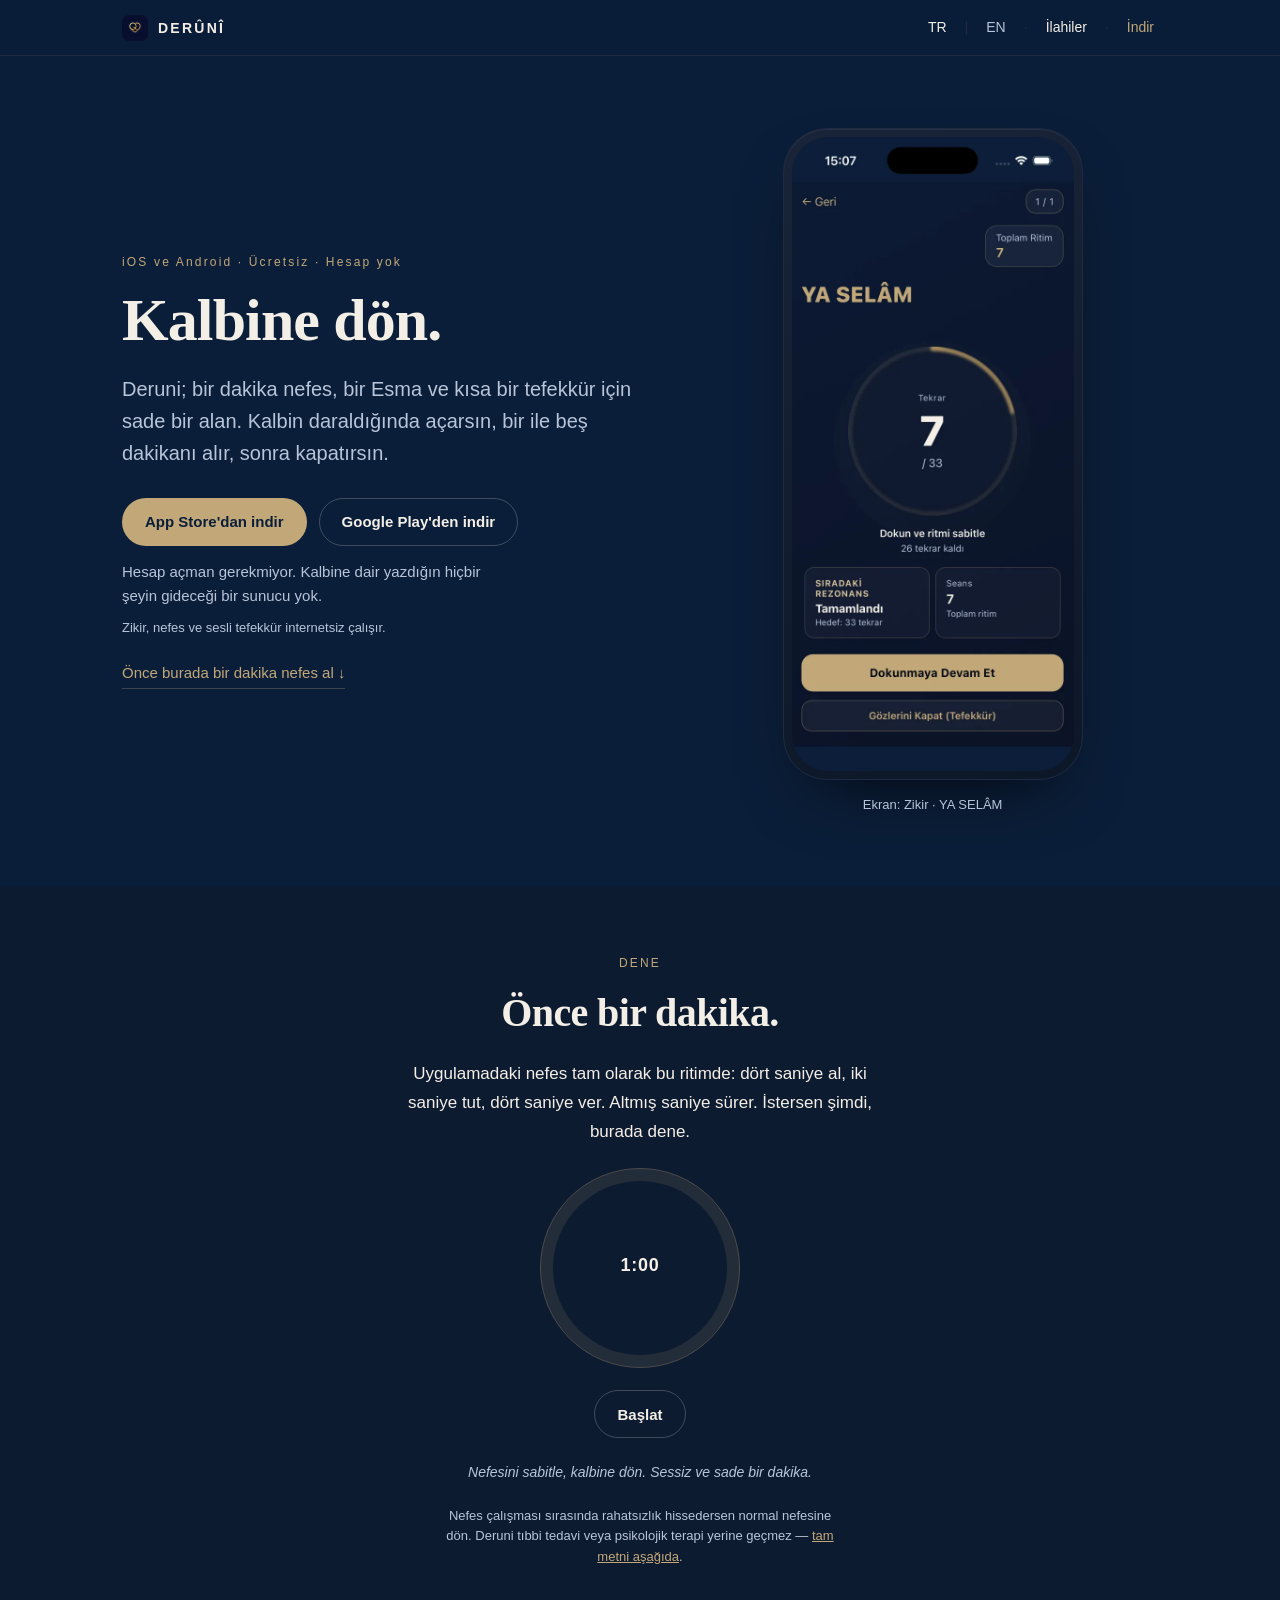
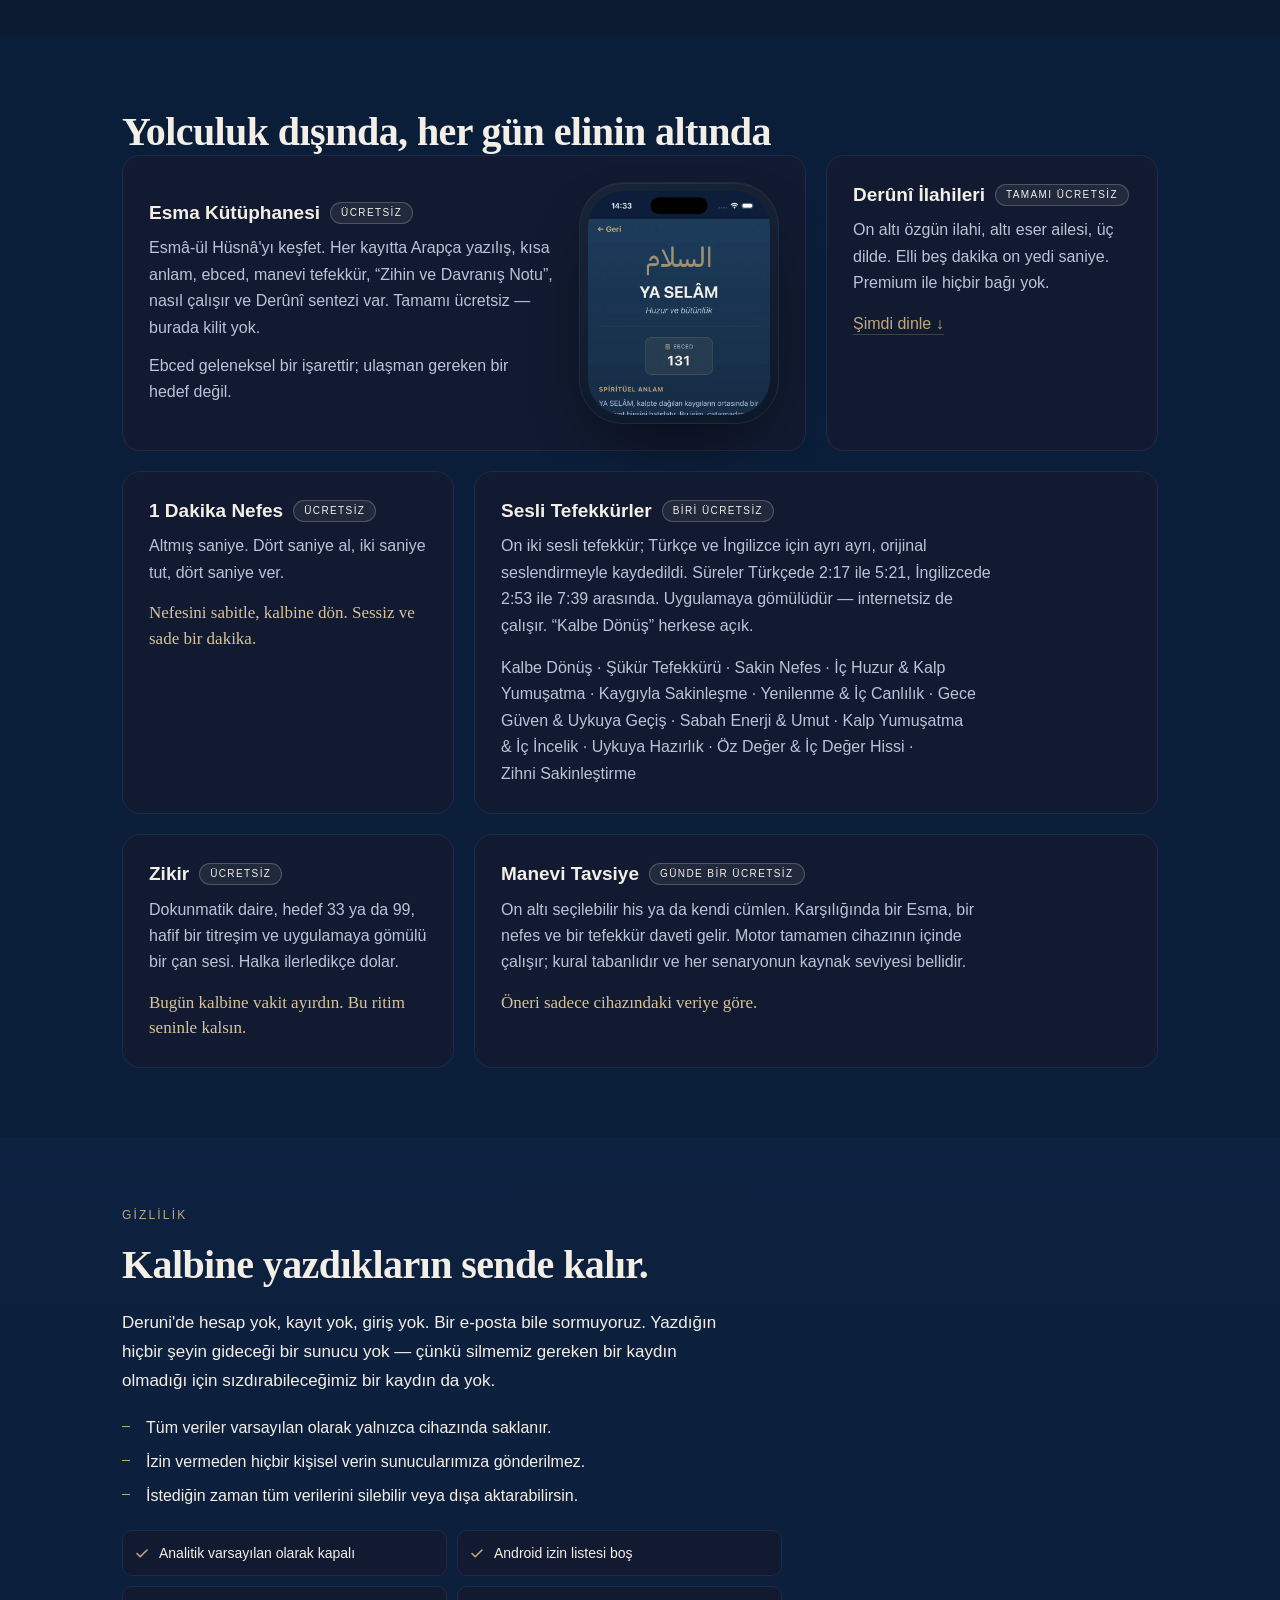
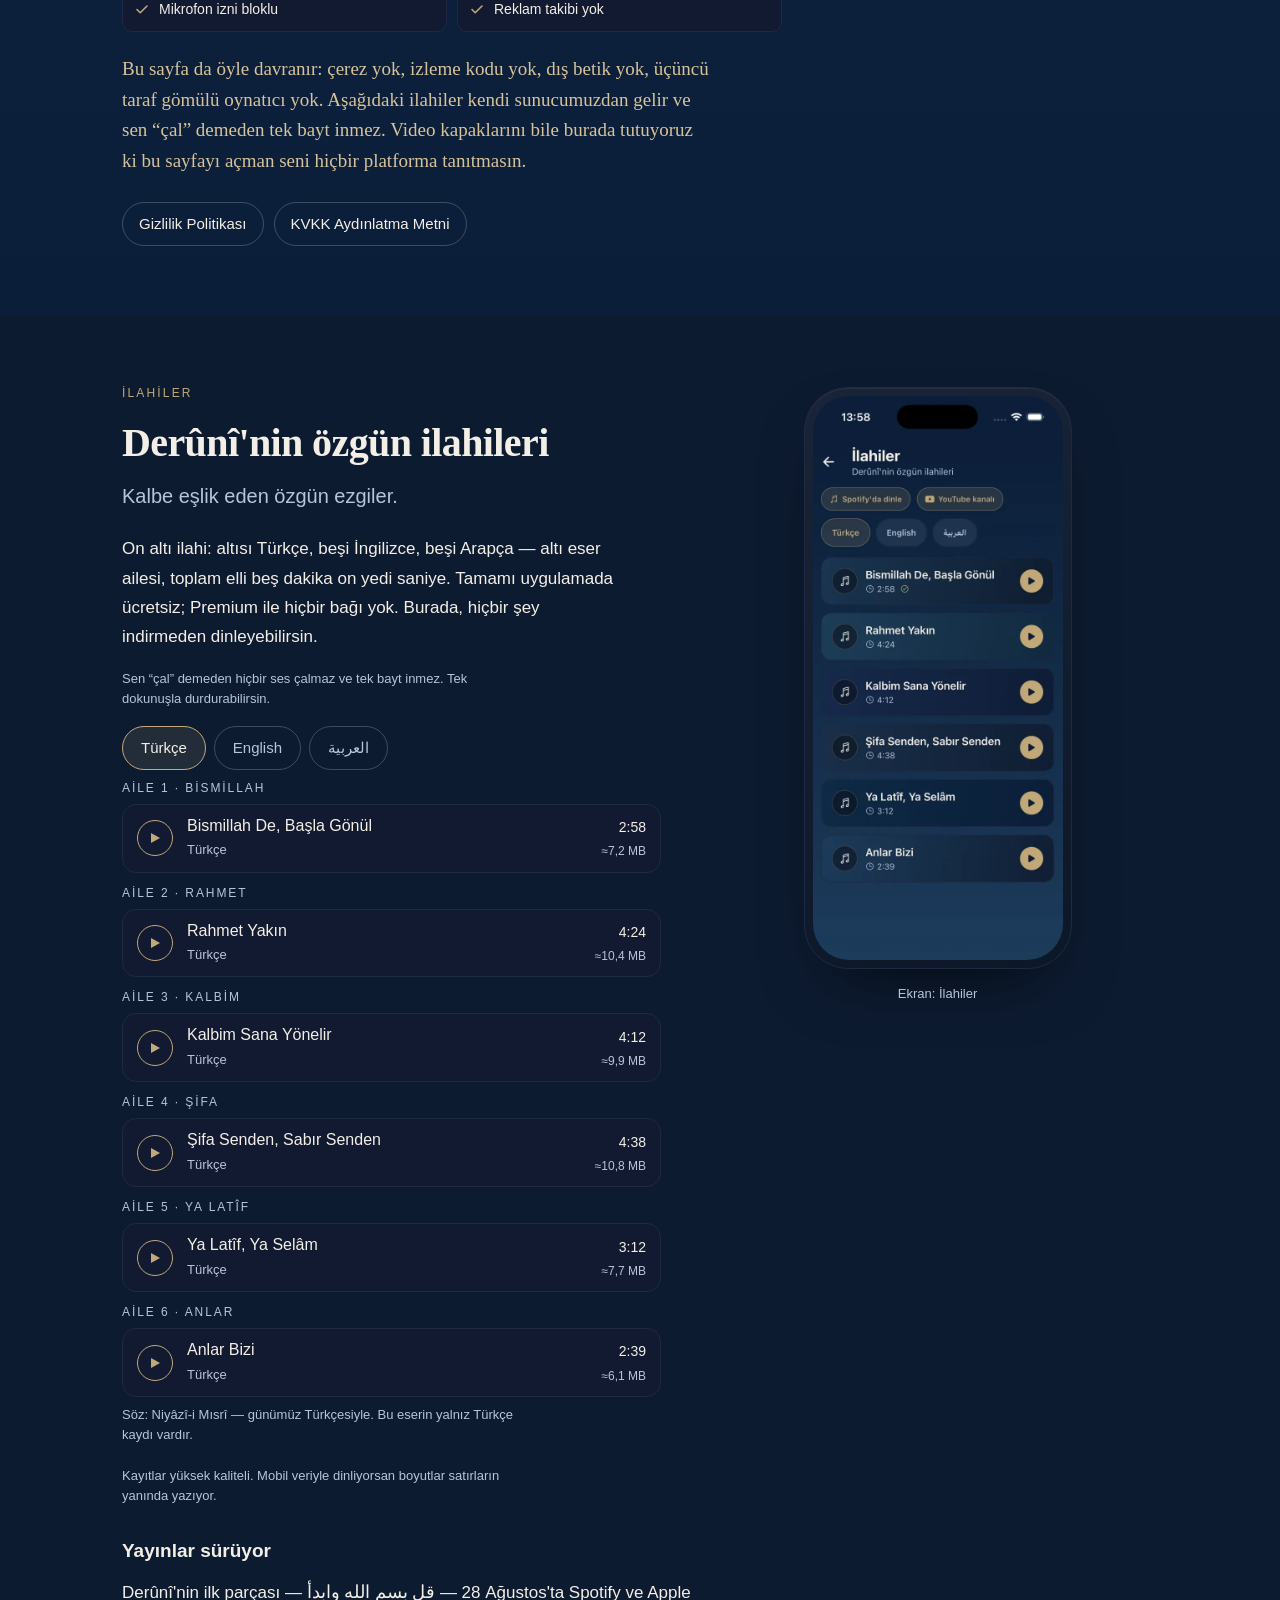
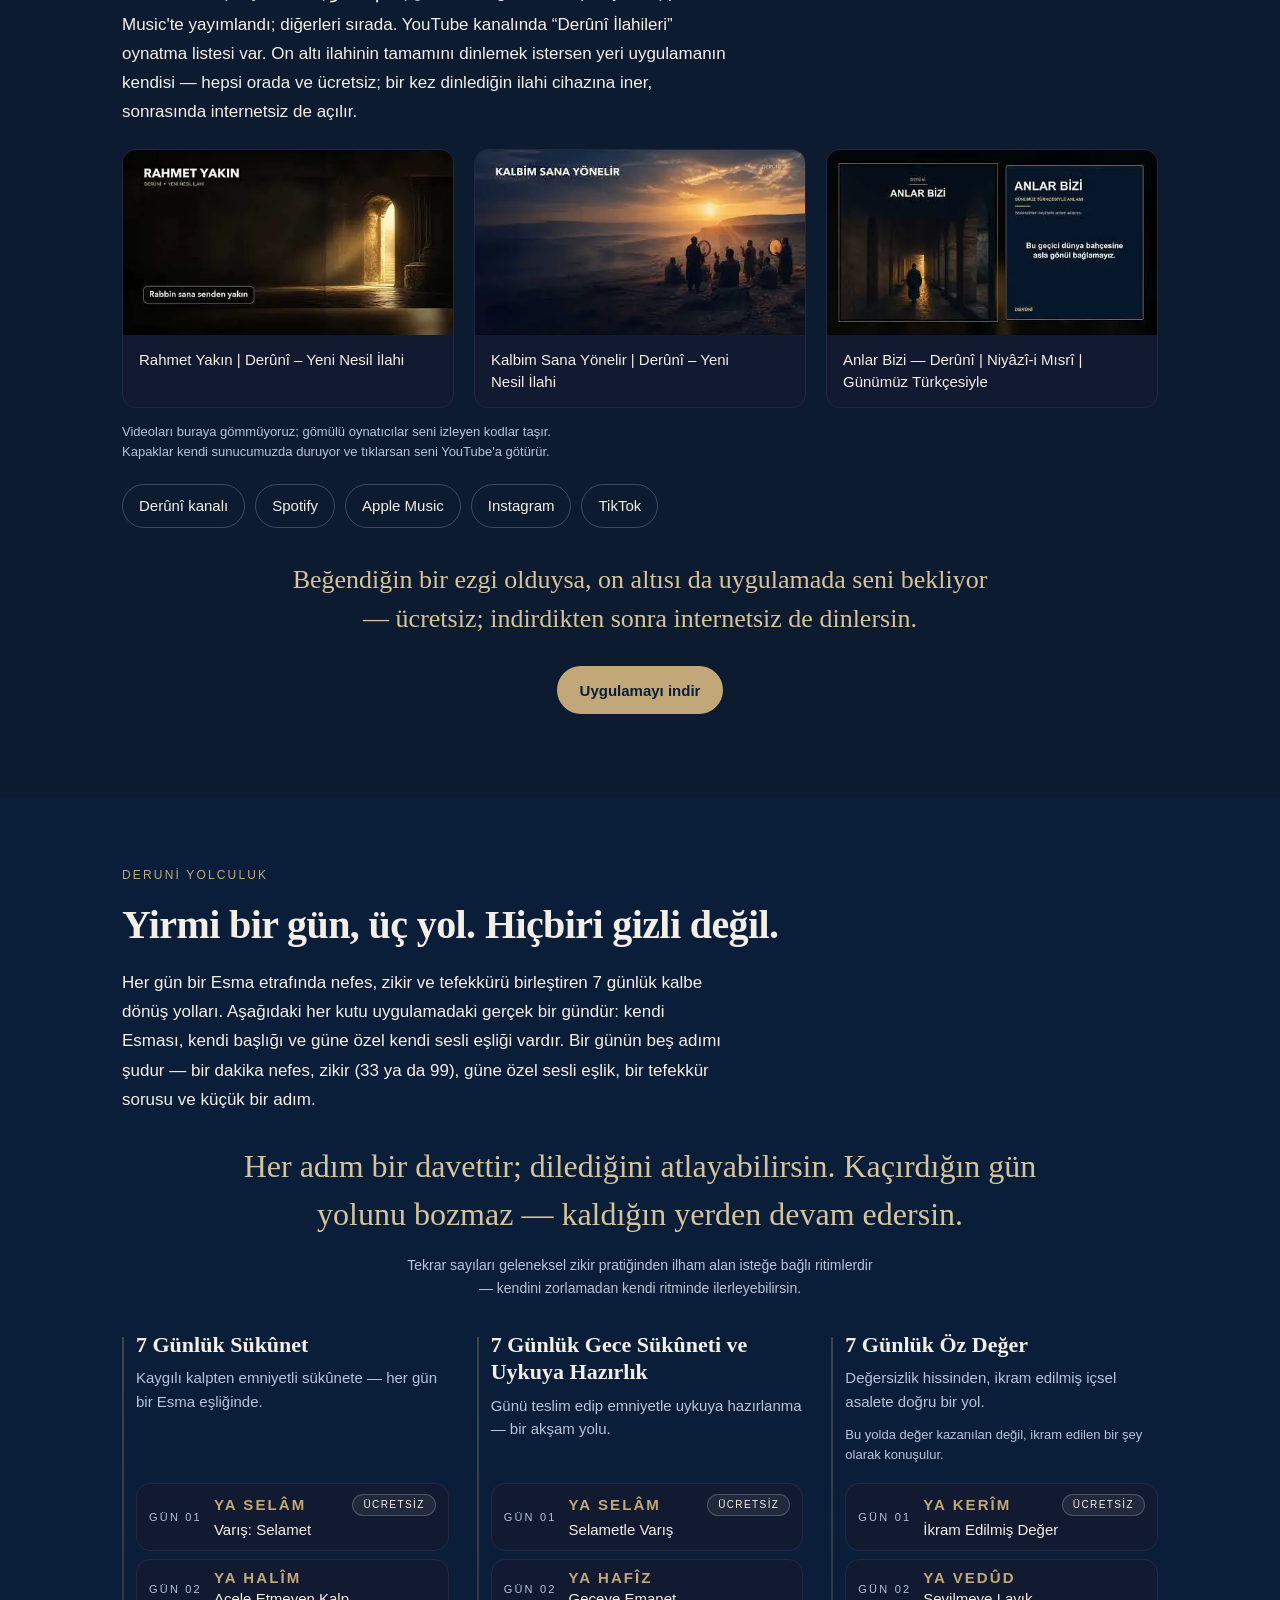
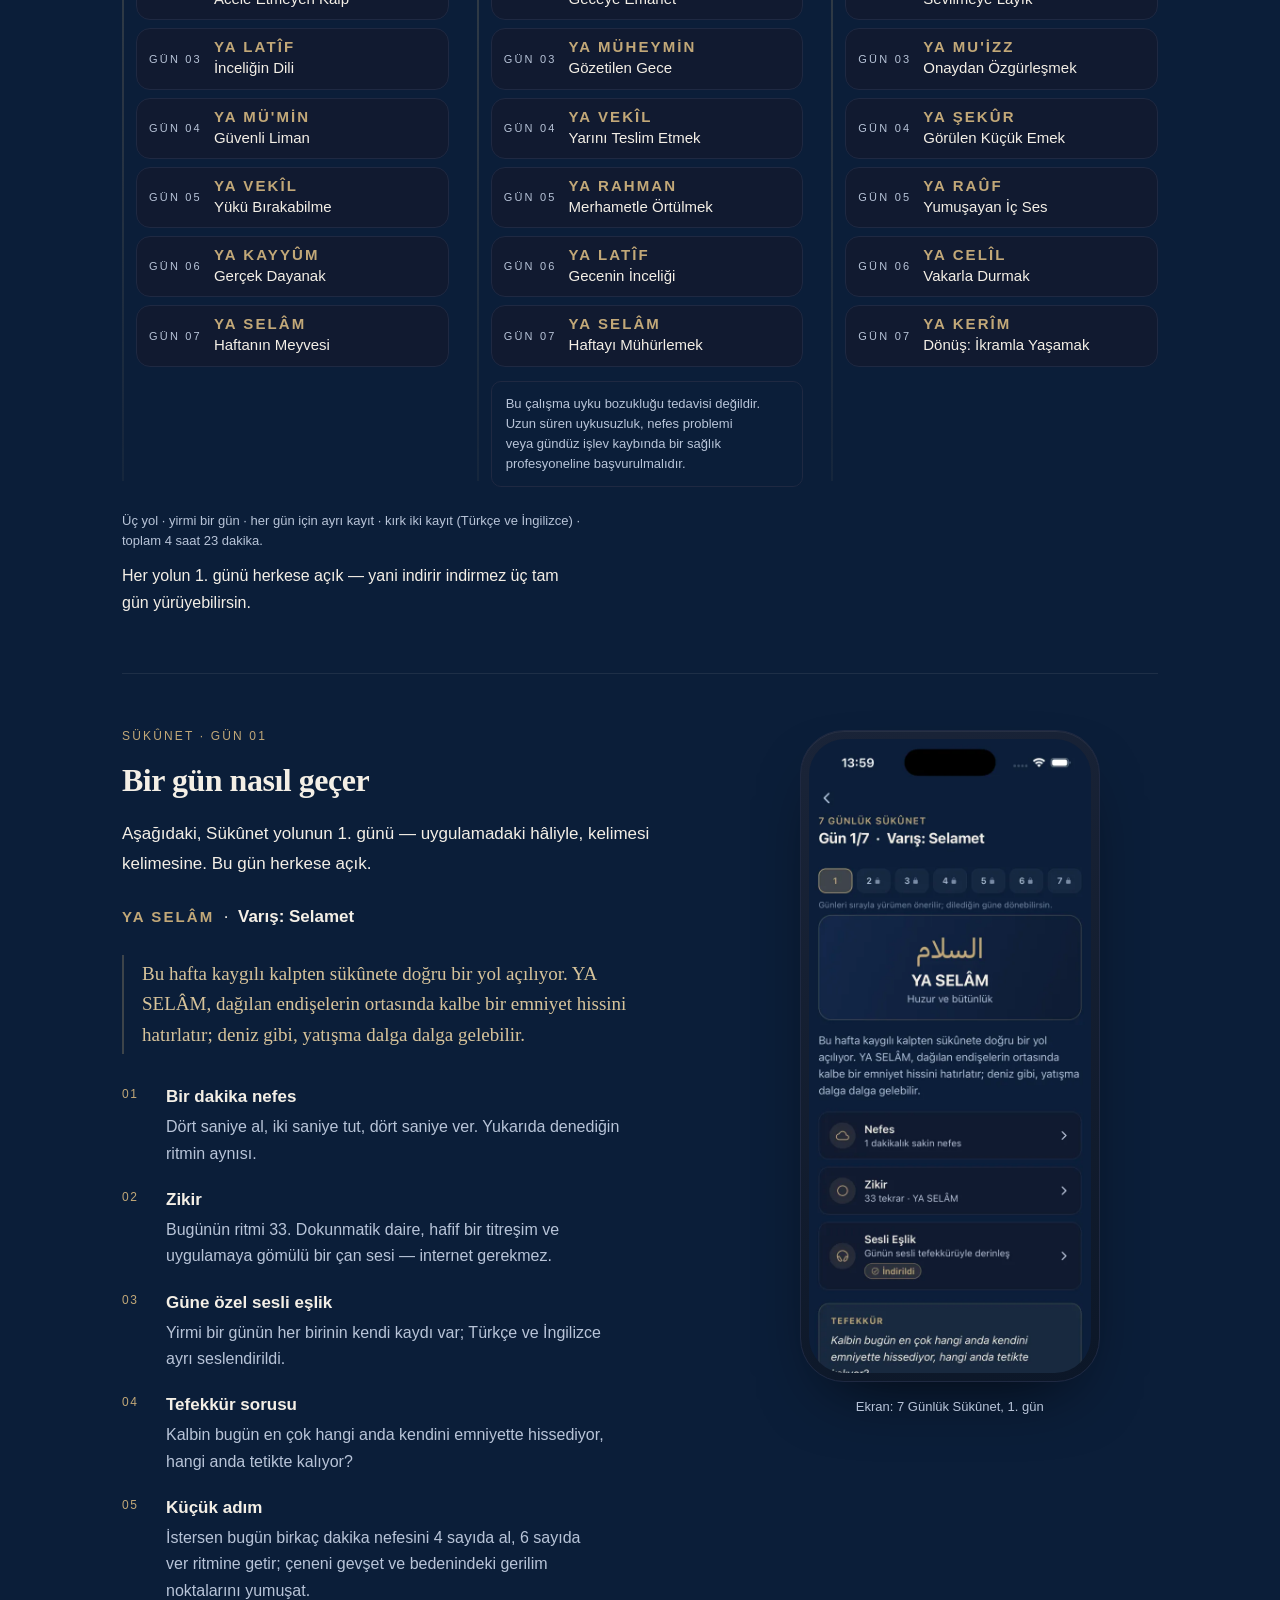
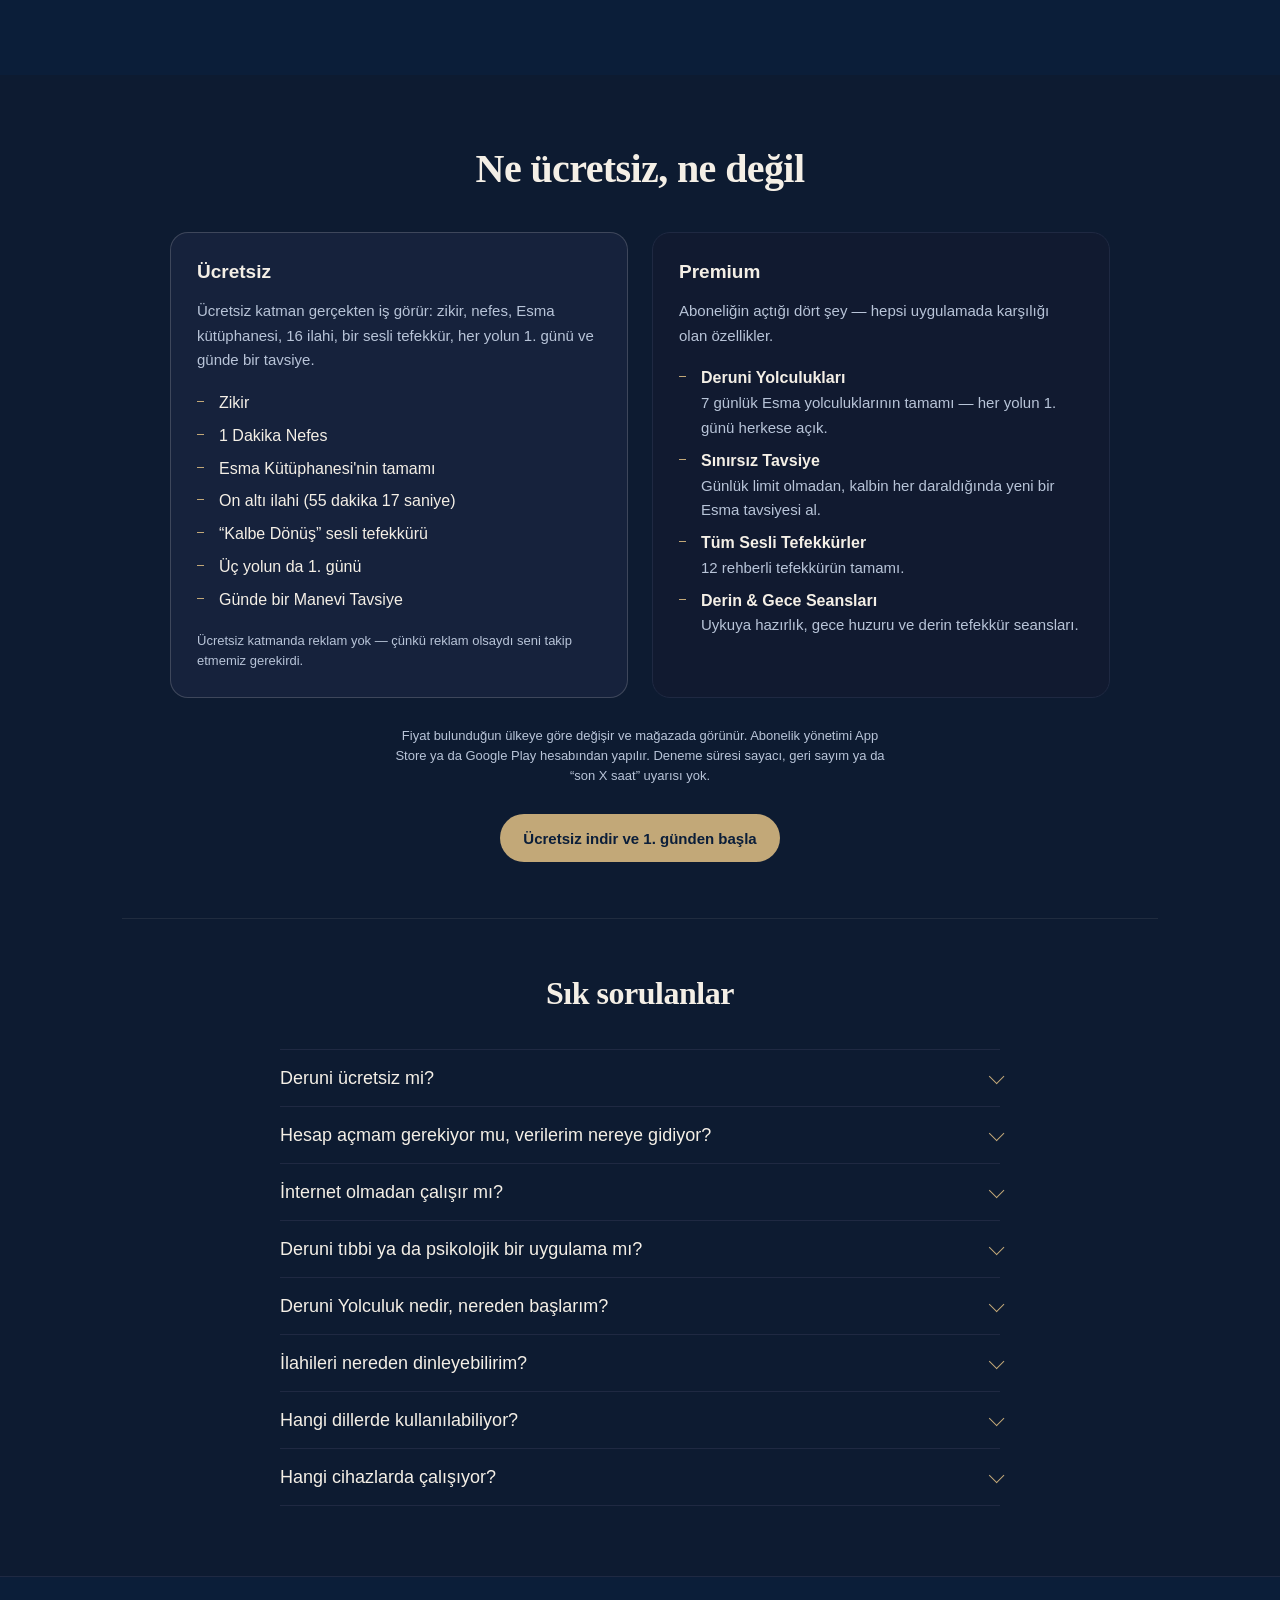
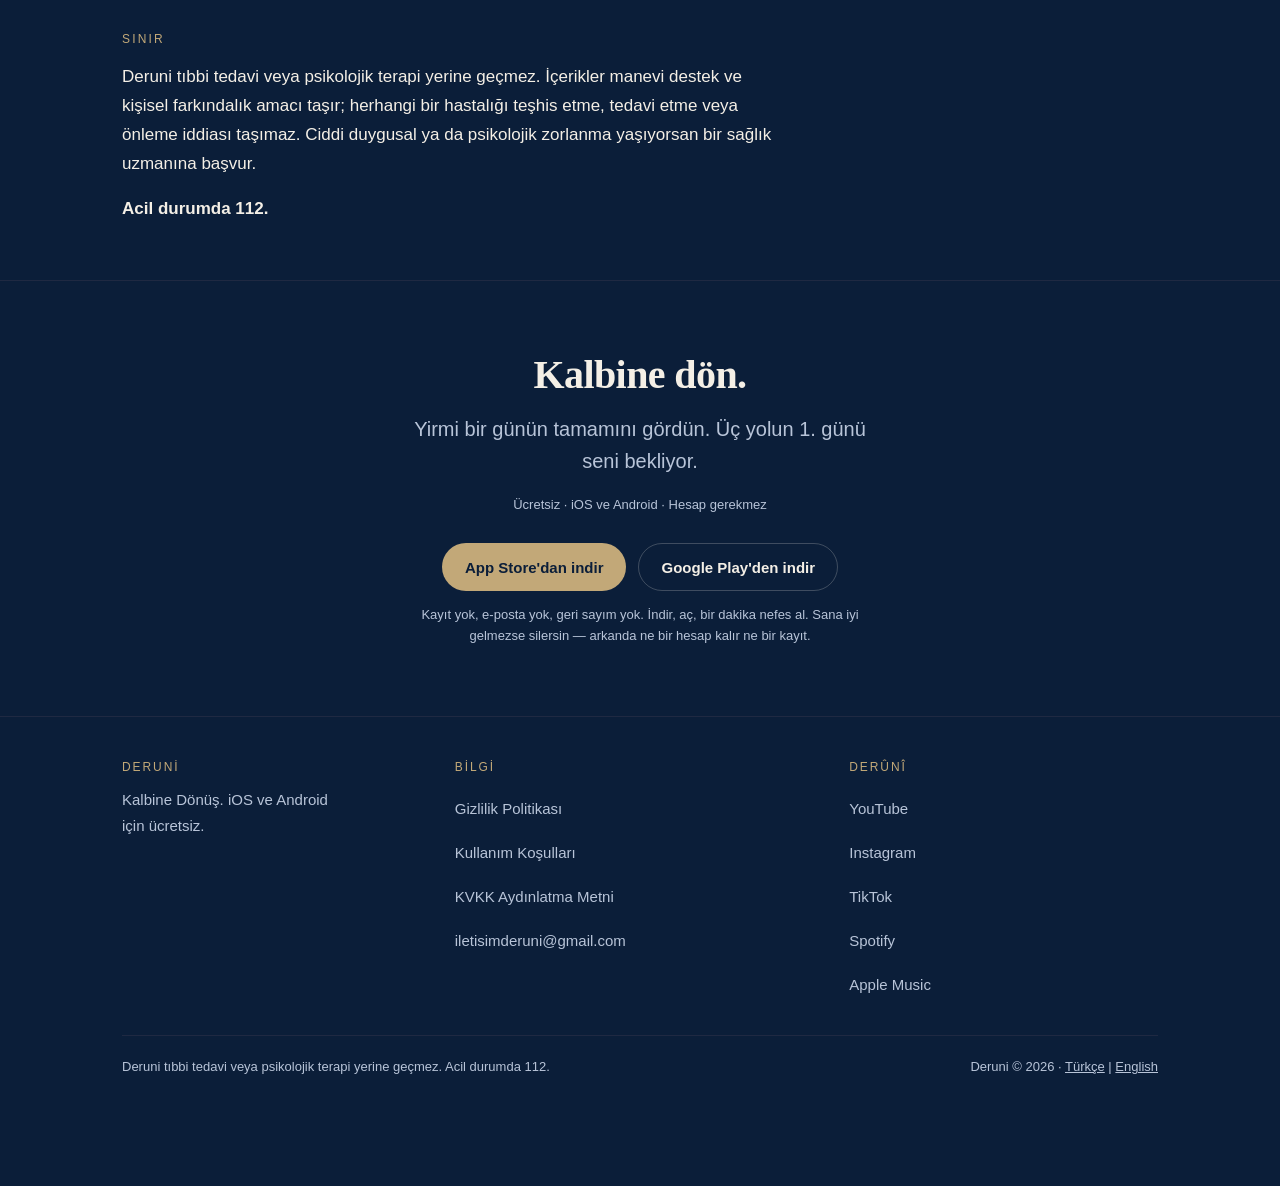
==== commit 1ad3ebd1: "deruni.app önyüz: kompakt düzen, ilahiler 5. bloğa, bölüm dolgusu yarıya Sahip geri bildirimi: sayfa" ====
--- a/index.html
+++ b/index.html
@@ -57,8 +57,10 @@
 
 .wrap{max-width:var(--w-page);margin:0 auto;padding:0 20px}
 @media(min-width:640px){.wrap{padding:0 32px}}
-section{padding:clamp(72px,9vw,128px) 0}
+main>section{padding:clamp(40px,5.5vw,72px) 0}
 .band{background:var(--band)}
+.sub{margin-top:clamp(36px,5vw,56px);padding-top:clamp(36px,5vw,56px);border-top:1px solid var(--hair)}
+.sub h2{font-size:clamp(23px,3vw,32px)}
 h1,h2{font-family:var(--serif);font-weight:600;letter-spacing:-.015em}
 h1{font-size:clamp(36px,6.4vw,60px);line-height:1.08}
 h2{font-size:clamp(26px,3.8vw,40px);line-height:1.18}
@@ -93,12 +95,15 @@
 .tnav a:hover,.tnav a[aria-current]{color:var(--text)}
 .tnav .sep{color:var(--border)}
 .tnav .dl{color:var(--gold)}
+.tnav .hy{color:var(--text)}
+@media(max-width:399px){.tnav{gap:8px}.tnav a{padding:0 2px}}
+@media(max-width:359px){.tnav .sep{display:none}}
 
 .skip{position:absolute;left:-9999px;top:0;background:var(--card-lift);color:var(--text);padding:12px 18px;border-radius:0 0 var(--r-s) 0;z-index:60}
 .skip:focus{left:0}
 
-.hero{padding-top:clamp(48px,7vw,84px)}
-.hero-grid{display:grid;gap:40px;align-items:center}
+.hero{padding-top:clamp(40px,6vw,72px)}
+.hero-grid{display:grid;gap:28px;align-items:center}
 @media(min-width:900px){.hero-grid{grid-template-columns:1.08fr .92fr;gap:56px}}
 .hero h1{margin:6px 0 20px}
 .trust{font-size:15px;line-height:1.6;color:var(--muted);max-width:44ch}
@@ -106,13 +111,13 @@
 .tolink{display:inline-block;margin-top:22px;color:var(--gold);text-decoration:none;font-size:15px;border-bottom:1px solid var(--gold-28);padding-bottom:2px}
 .tolink:hover{border-color:var(--gold)}
 .figw{display:flex;flex-direction:column;align-items:center;gap:14px}
-.phone{width:min(300px,72vw);aspect-ratio:1206/2622;padding:8px;border-radius:44px;background:linear-gradient(160deg,#1A2438,#0C1728);border:1px solid var(--border);box-shadow:0 30px 70px -34px rgba(0,0,0,.85),inset 0 1px 0 rgba(255,255,255,.06)}
+.phone{width:min(300px,56vw);aspect-ratio:1206/2622;padding:8px;border-radius:44px;background:linear-gradient(160deg,#1A2438,#0C1728);border:1px solid var(--border);box-shadow:0 30px 70px -34px rgba(0,0,0,.85),inset 0 1px 0 rgba(255,255,255,.06)}
 .phone img{width:100%;height:100%;object-fit:cover;border-radius:36px}
 .phone.crop{aspect-ratio:1206/1460}
 .phone.crop img{object-position:top}
 .cap{font-size:13px;color:var(--muted);text-align:center}
 
-.breath-wrap{display:flex;flex-direction:column;align-items:center;text-align:center;gap:28px}
+.breath-wrap{display:flex;flex-direction:column;align-items:center;text-align:center;gap:22px}
 .breath-wrap p{max-width:52ch}
 .ring{width:200px;height:200px;border-radius:50%;border:1px solid rgba(194,168,120,.35);box-shadow:inset 0 0 0 12px var(--gold-12);display:flex;flex-direction:column;align-items:center;justify-content:center;gap:6px;transition:opacity .6s ease}
 @media(max-width:640px){.ring{width:168px;height:168px}}
@@ -124,29 +129,33 @@
 .done .h{font-family:var(--serif);font-size:21px;line-height:1.45;color:var(--gold-soft)}
 .canon{font-size:14px;font-style:italic;color:var(--muted)}
 
-.mapsec{overflow:hidden}
+.mapinvite{margin:28px 0 32px}
 .map{display:grid;gap:28px;max-width:var(--w-map);margin:0 auto}
 @media(min-width:700px){.map{grid-template-columns:repeat(2,1fr)}}
 @media(min-width:1040px){.map{grid-template-columns:repeat(3,1fr)}}
-.path{position:relative;padding-left:14px}
+.path{position:relative;padding-left:14px;min-width:0}
 @media(max-width:699px){.path{padding-left:10px}}
 .path:before{content:"";position:absolute;left:0;top:6px;bottom:6px;width:2px;background:linear-gradient(180deg,var(--gold-28) 0%,rgba(194,168,120,.06) 100%);transform:scaleY(0);transform-origin:top;transition:transform .7s cubic-bezier(.22,.61,.36,1)}
 .path.vis:before{transform:scaleY(1)}
 .path h3{font-family:var(--serif);font-size:22px;font-weight:600;line-height:1.25;margin-bottom:8px}
 .path .psub{font-size:15px;line-height:1.55;color:var(--muted)}
-.phead{margin-bottom:18px}
-@media(min-width:1040px){.phead{min-height:172px}}
-.days{list-style:none;display:flex;flex-direction:column;gap:10px}
-.day{background:var(--card);border:1px solid var(--border);border-radius:var(--r-m);padding:14px 16px;transition:border-color .18s,background .18s}
+.phead{margin-bottom:12px}
+@media(min-width:700px){.phead{min-height:140px}}
+.days{list-style:none;display:flex;flex-direction:column;gap:8px}
+.day{display:grid;grid-template-columns:auto 1fr max-content;grid-template-areas:"n e c" "n t t";column-gap:12px;row-gap:4px;align-items:center;background:var(--card);border:1px solid var(--border);border-radius:var(--r-m);padding:10px 12px;transition:border-color .18s,background .18s}
 .day:hover{border-color:var(--chip-bd);background:var(--card-lift)}
-.day .top{display:flex;align-items:center;justify-content:space-between;gap:10px;margin-bottom:7px}
-.day .ttl{font-size:16px;line-height:1.35;margin-top:6px}
+.day .top{display:contents}
+.day .daynum{grid-area:n}
+.day .chip{grid-area:c}
+.day .esma{grid-area:e}
+.day .ttl{grid-area:t;font-size:15px;line-height:1.35;margin:0}
+@media(max-width:359px){.day .chip{padding:4px 7px;letter-spacing:.06em}}
 .pnote{margin-top:14px;padding:12px 14px;border:1px solid var(--border);border-radius:var(--r-s);font-size:13px;line-height:1.55;color:var(--muted)}
 .pframe{font-size:13px;line-height:1.55;color:var(--muted);margin-top:12px}
-.measure{max-width:var(--w-map);margin:36px auto 0}
+.measure{max-width:var(--w-map);margin:24px auto 0}
 .emph{font-size:16px;margin-top:10px}
 
-.day-grid{display:grid;gap:40px;align-items:start}
+.day-grid{display:grid;gap:28px;align-items:start}
 @media(min-width:900px){.day-grid{grid-template-columns:1.15fr .85fr;gap:56px}.day-grid .figw{position:sticky;top:92px}}
 .quote{border-left:2px solid var(--gold-28);padding:4px 0 4px 18px;margin:24px 0 32px;font-family:var(--serif);font-size:19px;line-height:1.6;color:var(--gold-soft);max-width:56ch}
 .steps{list-style:none;display:flex;flex-direction:column;gap:22px;counter-reset:s}
@@ -155,38 +164,38 @@
 .steps h3{font:600 17px/1.35 var(--sans);margin-bottom:5px}
 .steps p{font-size:16px;line-height:1.65;color:var(--muted);max-width:52ch}
 
-.cards{display:grid;gap:20px}
+.cards{display:grid;gap:clamp(12px,1.6vw,20px)}
 @media(min-width:900px){
  .cards{grid-template-columns:repeat(3,1fr)}
- .c1{grid-area:1/1/2/3}.c2{grid-area:1/3/2/4}
+ .c1{grid-area:1/1/2/3}.c6{grid-area:1/3/2/4}
  .c3{grid-area:2/1/3/2}.c4{grid-area:2/2/3/4}
- .c5{grid-area:3/1/4/2}.c6{grid-area:3/2/4/4}
+ .c2{grid-area:3/1/4/2}.c5{grid-area:3/2/4/4}
 }
-.card{background:var(--card);border:1px solid var(--border);border-radius:var(--r-l);padding:26px}
+.card{background:var(--card);border:1px solid var(--border);border-radius:var(--r-l);padding:clamp(20px,2.4vw,26px)}
 .card h3{margin-bottom:10px;display:flex;align-items:center;gap:10px;flex-wrap:wrap}
 .card p{font-size:16px;line-height:1.65;color:var(--muted);max-width:56ch}
 .card .q{margin-top:14px;font-family:var(--serif);font-size:17px;line-height:1.5;color:var(--gold-soft)}
 .c1-in{display:grid;gap:24px;align-items:center}
 @media(min-width:900px){.c1-in{grid-template-columns:1fr auto}}
-.c1-in .phone{width:min(200px,52vw)}
+.c1-in .phone{width:min(200px,44vw)}
 .mlist{margin-top:16px;font-size:15px;line-height:1.9;color:var(--muted)}
 
 .priv{background:linear-gradient(180deg,#0D2140,var(--bg))}
-.facts{display:grid;gap:12px;margin:28px 0;max-width:660px}
-@media(min-width:640px){.facts{grid-template-columns:1fr 1fr}}
-.fact{display:flex;align-items:center;gap:10px;padding:14px 16px;background:var(--card);border:1px solid var(--border);border-radius:var(--r-s);font-size:15px}
+.facts{display:grid;grid-template-columns:1fr 1fr;gap:10px;margin:22px 0;max-width:660px}
+@media(max-width:399px){.facts{grid-template-columns:1fr}}
+.fact{display:flex;align-items:center;gap:10px;padding:10px 12px;background:var(--card);border:1px solid var(--border);border-radius:var(--r-s);font-size:14px}
 .fact svg{flex:none;color:var(--gold)}
-.plist{list-style:none;display:flex;flex-direction:column;gap:12px;margin:24px 0;max-width:60ch}
+.plist{list-style:none;display:flex;flex-direction:column;gap:8px;margin:20px 0;max-width:60ch}
 .plist li{padding-left:24px;position:relative;font-size:16px;line-height:1.6}
 .plist li:before{content:"";position:absolute;left:0;top:11px;width:8px;height:1px;background:var(--gold)}
 
 .ledger{display:grid;gap:24px;max-width:940px;margin:0 auto}
-@media(min-width:900px){.ledger{grid-template-columns:1fr 1fr}}
-.led{border:1px solid var(--border);border-radius:var(--r-l);padding:26px;background:var(--card)}
+@media(min-width:700px){.ledger{grid-template-columns:1fr 1fr}}
+.led{border:1px solid var(--border);border-radius:var(--r-l);padding:clamp(20px,2.4vw,26px);background:var(--card)}
 .led.free{background:var(--card-lift);border-color:rgba(244,239,230,.18)}
 .led h3{margin-bottom:14px}
 .led .top{font-size:15px;line-height:1.65;color:var(--muted);margin-bottom:18px}
-.led ul{list-style:none;display:flex;flex-direction:column;gap:11px}
+.led ul{list-style:none;display:flex;flex-direction:column;gap:8px}
 .led li{padding-left:22px;position:relative;font-size:16px;line-height:1.55}
 .led li:before{content:"";position:absolute;left:0;top:10px;width:7px;height:1px;background:var(--gold)}
 .led li b{font-weight:600;display:block}
@@ -195,26 +204,29 @@
 .faqs{max-width:var(--w-narrow);margin:0 auto}
 .faq{border-bottom:1px solid var(--border)}
 .faq:first-child{border-top:1px solid var(--border)}
-.faq summary{list-style:none;cursor:pointer;display:flex;align-items:center;justify-content:space-between;gap:16px;min-height:64px;padding:16px 0}
+.faq summary{list-style:none;cursor:pointer;display:flex;align-items:center;justify-content:space-between;gap:16px;min-height:56px;padding:12px 0}
 .faq summary::-webkit-details-marker{display:none}
 .faq summary:after{content:"";flex:none;width:10px;height:10px;border-right:1.5px solid var(--gold);border-bottom:1.5px solid var(--gold);transform:rotate(45deg) translateY(-3px);transition:transform .2s}
 .faq[open] summary:after{transform:rotate(225deg) translateY(-3px)}
 .faq summary h3{font:500 18px/1.4 var(--sans);margin:0}
 .faq summary:hover h3{color:var(--gold-soft)}
-.faq p{font-size:16px;line-height:1.72;color:var(--muted);max-width:62ch;padding:0 0 22px}
-.scope{border-top:1px solid var(--border);border-bottom:1px solid var(--border)}
+.faq p{font-size:16px;line-height:1.72;color:var(--muted);max-width:62ch;padding:0 0 18px}
+.scope{padding:clamp(36px,4.5vw,56px) 0;border-top:1px solid var(--border);border-bottom:1px solid var(--border)}
 .scope .lbl{font:500 12px/1 var(--sans);letter-spacing:.18em;color:var(--gold);margin-bottom:18px}
 .scope p{font-size:17px;line-height:1.7;max-width:70ch}
 .scope .em{margin-top:16px;font-weight:600}
 
-.hymn-top{display:grid;gap:40px;align-items:center}
-@media(min-width:900px){.hymn-top{grid-template-columns:1.1fr .9fr;gap:56px}.hymn-top .phone{width:min(268px,60vw)}}
-.tabs{display:flex;gap:8px;margin:24px 0 20px;flex-wrap:wrap}
+.hymn-top{display:grid;gap:28px;align-items:start}
+.hymn-main{min-width:0}
+@media(min-width:900px){.hymn-top{grid-template-columns:minmax(0,1.1fr) minmax(0,.9fr);gap:56px}.hymn-top .figw{position:sticky;top:92px}.hymn-top .phone{width:min(268px,60vw)}}
+.rel{margin-top:32px}
+.hymn-cta{text-align:center;margin-top:32px}
+.tabs{display:flex;gap:8px;margin:16px 0 12px;flex-wrap:wrap}
 .tab{min-height:44px;padding:0 18px;border-radius:999px;background:transparent;border:1px solid var(--chip-bd);color:var(--muted);font:500 15px/1 var(--sans);cursor:pointer;display:inline-flex;align-items:center;transition:all .18s}
 .tab[aria-pressed="true"]{color:var(--text);border-color:var(--gold);background:var(--gold-12)}
-.fam{margin-bottom:22px}
+.fam{margin-bottom:14px}
 .famh{font:500 12px/1 var(--sans);letter-spacing:.16em;color:var(--muted);margin-bottom:10px}
-.trk{position:relative;display:flex;align-items:center;gap:14px;width:100%;min-height:64px;padding:12px 16px;background:var(--card);border:1px solid var(--border);border-radius:var(--r-m);color:inherit;font:inherit;text-align:left;cursor:pointer;overflow:hidden;transition:border-color .18s,background .18s}
+.trk{position:relative;display:flex;align-items:center;gap:14px;width:100%;min-height:56px;padding:10px 14px;background:var(--card);border:1px solid var(--border);border-radius:var(--r-m);color:inherit;font:inherit;text-align:left;cursor:pointer;overflow:hidden;transition:border-color .18s,background .18s}
 .trk:hover{border-color:var(--chip-bd);background:var(--card-lift)}
 .trk+.trk{margin-top:8px}
 .trk .pb{flex:none;width:36px;height:36px;border-radius:50%;border:1px solid var(--gold);display:flex;align-items:center;justify-content:center;color:var(--gold)}
@@ -236,6 +248,7 @@
 .vid:hover{border-color:var(--gold-28)}
 .vid img{width:100%;height:auto;aspect-ratio:16/9;object-fit:cover}
 .vid span{display:block;padding:14px 16px;font-size:15px;line-height:1.45}
+@media(max-width:639px){.vids{grid-template-columns:1fr;gap:10px}.vid{display:grid;grid-template-columns:120px 1fr;align-items:center}.vid span{padding:10px 12px;font-size:14px}}
 .links{display:flex;flex-wrap:wrap;gap:10px;margin-top:22px}
 .links a{display:inline-flex;align-items:center;gap:8px;min-height:44px;padding:0 16px;border-radius:999px;border:1px solid var(--chip-bd);text-decoration:none;font-size:15px;color:var(--text);transition:border-color .18s,background .18s}
 .links a:hover{border-color:var(--gold);background:var(--gold-12)}
@@ -245,13 +258,14 @@
 .close .btns{justify-content:center}
 .close p{margin:0 auto}
 
-footer{border-top:1px solid var(--border);padding:56px 0 40px;font-size:15px}
-.fgrid{display:grid;gap:28px}
-@media(min-width:900px){.fgrid{grid-template-columns:1fr 1.2fr 1fr}}
+footer{border-top:1px solid var(--border);padding:44px 0 32px;font-size:15px}
+.fgrid{display:grid;gap:24px;grid-template-columns:minmax(0,1fr) minmax(0,1fr)}
+.fcol:first-child{grid-column:1/-1}
+@media(min-width:900px){.fgrid{grid-template-columns:1fr 1.2fr 1fr}.fcol:first-child{grid-column:auto}}
 .fcol .fh{font:500 12px/1 var(--sans);letter-spacing:.16em;color:var(--gold);margin-bottom:14px}
-.fcol a{display:flex;align-items:center;min-height:44px;color:var(--muted);text-decoration:none;transition:color .18s}
+.fcol a{display:flex;align-items:center;min-height:44px;color:var(--muted);text-decoration:none;transition:color .18s;overflow-wrap:anywhere}
 .fcol a:hover{color:var(--text)}
-.fbot{margin-top:36px;padding-top:24px;border-top:1px solid var(--border);display:flex;flex-wrap:wrap;gap:14px;justify-content:space-between;font-size:13px;color:var(--muted)}
+.fbot{margin-top:28px;padding-top:20px;border-top:1px solid var(--border);display:flex;flex-wrap:wrap;gap:14px;justify-content:space-between;font-size:13px;color:var(--muted)}
 .fbot p{max-width:none}
 
 .bar{position:fixed;left:0;right:0;bottom:0;z-index:45;min-height:60px;background:rgba(11,30,57,.92);backdrop-filter:blur(14px);-webkit-backdrop-filter:blur(14px);border-top:1px solid var(--border);padding-bottom:env(safe-area-inset-bottom);opacity:0;visibility:hidden;pointer-events:none;transition:opacity .2s,visibility .2s}
@@ -267,8 +281,6 @@
 .iconbtn{width:36px;height:36px;flex:none;border-radius:50%;border:1px solid var(--chip-bd);background:transparent;color:var(--text);display:flex;align-items:center;justify-content:center;cursor:pointer}
 .iconbtn:hover{border-color:var(--gold);color:var(--gold)}
 
-html.js .rv{opacity:0;transform:translateY(12px)}
-html.js .rv.vis{opacity:1;transform:none;transition:opacity .32s cubic-bezier(.22,.61,.36,1),transform .32s cubic-bezier(.22,.61,.36,1)}
 @media(prefers-reduced-motion:reduce){
   html{scroll-behavior:auto}
   *{animation:none!important;transition:none!important}
@@ -286,6 +298,8 @@
     <a class="brand" href="/"><img src="/assets/logo-256.webp" width="26" height="26" alt="" decoding="async">DERÛNÎ</a>
     <nav class="tnav" aria-label="Site">
       <a href="/" aria-current="page" hreflang="tr">TR</a><span class="sep" aria-hidden="true">|</span><a href="/en/" hreflang="en">EN</a>
+      <span class="sep" aria-hidden="true">·</span>
+      <a class="hy" href="#ilahiler">İlahiler</a>
       <span class="sep" aria-hidden="true">·</span>
       <a class="dl" href="#indir">İndir</a>
     </nav>
@@ -310,14 +324,14 @@
       <a class="tolink" href="#nefes">Önce burada bir dakika nefes al ↓</a>
     </div>
     <div class="figw">
-      <div class="phone"><img src="/assets/05-zikr-tr-620.webp" srcset="/assets/05-zikr-tr-620.webp 620w, /assets/05-zikr-tr-900.webp 900w" sizes="(min-width:900px) 300px, 72vw" width="620" height="1348" alt="Deruni zikir ekranı: YA SELÂM ve dolan halka" fetchpriority="high" decoding="async"></div>
+      <div class="phone"><img src="/assets/05-zikr-tr-620.webp" srcset="/assets/05-zikr-tr-620.webp 620w, /assets/05-zikr-tr-900.webp 900w" sizes="(min-width:900px) 300px, 56vw" width="620" height="1348" alt="Deruni zikir ekranı: YA SELÂM ve dolan halka" fetchpriority="high" decoding="async"></div>
       <p class="cap">Ekran: Zikir · YA SELÂM</p>
     </div>
   </div>
 </section>
 
 <!-- 3 · BİR DAKİKA DENE -->
-<section id="nefes" class="rv">
+<section id="nefes" class="rv band">
   <div class="wrap breath-wrap">
     <div>
       <p class="over">DENE</p>
@@ -336,6 +350,255 @@
     </div>
     <p class="canon">Nefesini sabitle, kalbine dön. Sessiz ve sade bir dakika.</p>
     <p class="mi" style="max-width:60ch">Nefes çalışması sırasında rahatsızlık hissedersen normal nefesine dön. Deruni tıbbi tedavi veya psikolojik terapi yerine geçmez — <a href="#sinir" style="color:var(--gold)">tam metni aşağıda</a>.</p>
+  </div>
+</section>
+
+<!-- 6 · UYGULAMADA NE VAR -->
+<section class="rv">
+  <div class="wrap">
+    <h2>Yolculuk dışında, her gün elinin altında</h2>
+    <div class="cards">
+
+      <article class="card c6">
+        <h3>Derûnî İlahileri <span class="chip">TAMAMI ÜCRETSİZ</span></h3>
+        <p>On altı özgün ilahi, altı eser ailesi, üç dilde. Elli beş dakika on yedi saniye. Premium ile hiçbir bağı yok.</p>
+        <p style="margin-top:14px"><a href="#ilahiler" style="color:var(--gold);text-decoration:none;border-bottom:1px solid var(--gold-28);padding-bottom:2px">Şimdi dinle ↓</a></p>
+      </article>
+
+      <article class="card c1">
+        <div class="c1-in">
+          <div>
+            <h3>Esma Kütüphanesi <span class="chip">ÜCRETSİZ</span></h3>
+            <p>Esmâ-ül Hüsnâ'yı keşfet. Her kayıtta Arapça yazılış, kısa anlam, ebced, manevi tefekkür, &#8220;Zihin ve Davranış Notu&#8221;, nasıl çalışır ve Derûnî sentezi var. Tamamı ücretsiz — burada kilit yok.</p>
+            <p class="mi" style="margin-top:12px">Ebced geleneksel bir işarettir; ulaşman gereken bir hedef değil.</p>
+          </div>
+          <div class="phone crop"><img src="/assets/08-esma-detail-tr-620.webp" srcset="/assets/08-esma-detail-tr-620.webp 620w, /assets/08-esma-detail-tr-900.webp 900w" sizes="(min-width:900px) 200px, 44vw" width="620" height="750" alt="Deruni Esma kartı: YA SELÂM, ebced değeri ve manevi anlam" loading="lazy" decoding="async"></div>
+        </div>
+      </article>
+
+      <article class="card c2">
+        <h3>Zikir <span class="chip">ÜCRETSİZ</span></h3>
+        <p>Dokunmatik daire, hedef 33 ya da 99, hafif bir titreşim ve uygulamaya gömülü bir çan sesi. Halka ilerledikçe dolar.</p>
+        <p class="q">Bugün kalbine vakit ayırdın. Bu ritim seninle kalsın.</p>
+      </article>
+
+      <article class="card c3">
+        <h3>1 Dakika Nefes <span class="chip">ÜCRETSİZ</span></h3>
+        <p>Altmış saniye. Dört saniye al, iki saniye tut, dört saniye ver.</p>
+        <p class="q">Nefesini sabitle, kalbine dön. Sessiz ve sade bir dakika.</p>
+      </article>
+
+      <article class="card c4">
+        <h3>Sesli Tefekkürler <span class="chip">BİRİ ÜCRETSİZ</span></h3>
+        <p>On iki sesli tefekkür; Türkçe ve İngilizce için ayrı ayrı, orijinal seslendirmeyle kaydedildi. Süreler Türkçede 2:17 ile 5:21, İngilizcede 2:53 ile 7:39 arasında. Uygulamaya gömülüdür — internetsiz de çalışır. &#8220;Kalbe Dönüş&#8221; herkese açık.</p>
+        <p class="mlist">Kalbe Dönüş · Şükür Tefekkürü · Sakin Nefes · İç Huzur &amp; Kalp Yumuşatma · Kaygıyla Sakinleşme · Yenilenme &amp; İç Canlılık · Gece Güven &amp; Uykuya Geçiş · Sabah Enerji &amp; Umut · Kalp Yumuşatma &amp; İç İncelik · Uykuya Hazırlık · Öz Değer &amp; İç Değer Hissi · Zihni Sakinleştirme</p>
+      </article>
+
+      <article class="card c5">
+        <h3>Manevi Tavsiye <span class="chip">GÜNDE BİR ÜCRETSİZ</span></h3>
+        <p>On altı seçilebilir his ya da kendi cümlen. Karşılığında bir Esma, bir nefes ve bir tefekkür daveti gelir. Motor tamamen cihazının içinde çalışır; kural tabanlıdır ve her senaryonun kaynak seviyesi bellidir.</p>
+        <p class="q">Öneri sadece cihazındaki veriye göre.</p>
+      </article>
+
+    </div>
+  </div>
+</section>
+
+<!-- 7 · GİZLİLİK -->
+<section class="priv rv">
+  <div class="wrap">
+    <p class="over">GİZLİLİK</p>
+    <h2>Kalbine yazdıkların sende kalır.</h2>
+    <p style="margin-top:20px">Deruni'de hesap yok, kayıt yok, giriş yok. Bir e-posta bile sormuyoruz. Yazdığın hiçbir şeyin gideceği bir sunucu yok — çünkü silmemiz gereken bir kaydın olmadığı için sızdırabileceğimiz bir kaydın da yok.</p>
+    <ul class="plist">
+      <li>Tüm veriler varsayılan olarak yalnızca cihazında saklanır.</li>
+      <li>İzin vermeden hiçbir kişisel verin sunucularımıza gönderilmez.</li>
+      <li>İstediğin zaman tüm verilerini silebilir veya dışa aktarabilirsin.</li>
+    </ul>
+    <div class="facts">
+      <p class="fact"><svg width="14" height="14" viewBox="0 0 14 14" aria-hidden="true"><path d="M2 7.5l3.2 3.2L12 4" fill="none" stroke="currentColor" stroke-width="1.6" stroke-linecap="round" stroke-linejoin="round"/></svg> Analitik varsayılan olarak kapalı</p>
+      <p class="fact"><svg width="14" height="14" viewBox="0 0 14 14" aria-hidden="true"><path d="M2 7.5l3.2 3.2L12 4" fill="none" stroke="currentColor" stroke-width="1.6" stroke-linecap="round" stroke-linejoin="round"/></svg> Android izin listesi boş</p>
+      <p class="fact"><svg width="14" height="14" viewBox="0 0 14 14" aria-hidden="true"><path d="M2 7.5l3.2 3.2L12 4" fill="none" stroke="currentColor" stroke-width="1.6" stroke-linecap="round" stroke-linejoin="round"/></svg> Mikrofon izni bloklu</p>
+      <p class="fact"><svg width="14" height="14" viewBox="0 0 14 14" aria-hidden="true"><path d="M2 7.5l3.2 3.2L12 4" fill="none" stroke="currentColor" stroke-width="1.6" stroke-linecap="round" stroke-linejoin="round"/></svg> Reklam takibi yok</p>
+    </div>
+    <p class="gs" style="font-family:var(--serif);font-size:19px;line-height:1.6;max-width:62ch">Bu sayfa da öyle davranır: çerez yok, izleme kodu yok, dış betik yok, üçüncü taraf gömülü oynatıcı yok. Aşağıdaki ilahiler kendi sunucumuzdan gelir ve sen &#8220;çal&#8221; demeden tek bayt inmez. Video kapaklarını bile burada tutuyoruz ki bu sayfayı açman seni hiçbir platforma tanıtmasın.</p>
+    <p class="links" style="margin-top:26px">
+      <a href="/privacy.html?lang=tr">Gizlilik Politikası</a>
+      <a href="/kvkk.html?lang=tr">KVKK Aydınlatma Metni</a>
+    </p>
+  </div>
+</section>
+
+<!-- 10 · DERÛNÎ İLAHİLERİ -->
+<section id="ilahiler" class="rv band">
+  <div class="wrap">
+    <div class="hymn-top">
+      <div class="hymn-main">
+      <div>
+        <p class="over">İLAHİLER</p>
+        <h2>Derûnî'nin özgün ilahileri</h2>
+        <p class="lead" style="margin-top:14px">Kalbe eşlik eden özgün ezgiler.</p>
+        <p style="margin-top:22px">On altı ilahi: altısı Türkçe, beşi İngilizce, beşi Arapça — altı eser ailesi, toplam elli beş dakika on yedi saniye. Tamamı uygulamada ücretsiz; Premium ile hiçbir bağı yok. Burada, hiçbir şey indirmeden dinleyebilirsin.</p>
+        <p class="mi" style="margin-top:18px">Sen &#8220;çal&#8221; demeden hiçbir ses çalmaz ve tek bayt inmez. Tek dokunuşla durdurabilirsin.</p>
+      </div>
+    <div class="tabs" role="group" aria-label="İlahi dili">
+      <button class="tab" type="button" data-lang="tr" aria-pressed="true">Türkçe</button>
+      <button class="tab" type="button" data-lang="en" aria-pressed="false">English</button>
+      <button class="tab" type="button" data-lang="ar" aria-pressed="false" lang="ar">العربية</button>
+    </div>
+
+    <p id="trkStatus" class="sr-only" role="status" aria-live="polite"></p>
+
+    <div class="tracks">
+        <div class="fam">
+      <p class="famh">AİLE 1 · BİSMİLLAH</p>
+      <button class="trk" type="button" data-tlang="tr" data-src="https://deruni.vetkriter.com/ilahi/ilahi_bismillah_tr.mp3" data-title="Bismillah De, Başla Gönül" aria-label="Bismillah De, Başla Gönül, 2 dakika 58 saniye, çal" aria-pressed="false">
+        <span class="pb" aria-hidden="true"><svg width="11" height="12" viewBox="0 0 11 12" aria-hidden="true"><path d="M1 1v10l9-5z" fill="currentColor"/></svg></span>
+        <span class="meta"><span class="tt">Bismillah De, Başla Gönül</span><span class="tl">Türkçe</span></span>
+        <span class="rt"><span class="dur">2:58</span><span class="mb">≈7,2 MB</span></span>
+        <span class="prog" aria-hidden="true"></span>
+      </button>
+      <button class="trk" type="button" data-tlang="en" data-src="https://deruni.vetkriter.com/ilahi/ilahi_bismillah_en.mp3" data-title="Begin With Bismillah" aria-label="Begin With Bismillah, 2 dakika 26 saniye, çal" aria-pressed="false">
+        <span class="pb" aria-hidden="true"><svg width="11" height="12" viewBox="0 0 11 12" aria-hidden="true"><path d="M1 1v10l9-5z" fill="currentColor"/></svg></span>
+        <span class="meta"><span class="tt">Begin With Bismillah</span><span class="tl">English</span></span>
+        <span class="rt"><span class="dur">2:26</span><span class="mb">≈5,9 MB</span></span>
+        <span class="prog" aria-hidden="true"></span>
+      </button>
+      <button class="trk" type="button" data-tlang="ar" data-src="https://deruni.vetkriter.com/ilahi/ilahi_bismillah_ar.mp3" data-title="قل بسم الله وابدأ" aria-label="قل بسم الله وابدأ, 2 dakika 21 saniye, çal" aria-pressed="false">
+        <span class="pb" aria-hidden="true"><svg width="11" height="12" viewBox="0 0 11 12" aria-hidden="true"><path d="M1 1v10l9-5z" fill="currentColor"/></svg></span>
+        <span class="meta"><span class="tt ar" lang="ar" dir="rtl">قل بسم الله وابدأ</span><span class="tl">العربية</span></span>
+        <span class="rt"><span class="dur">2:21</span><span class="mb">≈5,7 MB</span></span>
+        <span class="prog" aria-hidden="true"></span>
+      </button>
+    </div>
+    <div class="fam">
+      <p class="famh">AİLE 2 · RAHMET</p>
+      <button class="trk" type="button" data-tlang="tr" data-src="https://deruni.vetkriter.com/ilahi/ilahi_rahmet_tr.mp3" data-title="Rahmet Yakın" aria-label="Rahmet Yakın, 4 dakika 24 saniye, çal" aria-pressed="false">
+        <span class="pb" aria-hidden="true"><svg width="11" height="12" viewBox="0 0 11 12" aria-hidden="true"><path d="M1 1v10l9-5z" fill="currentColor"/></svg></span>
+        <span class="meta"><span class="tt">Rahmet Yakın</span><span class="tl">Türkçe</span></span>
+        <span class="rt"><span class="dur">4:24</span><span class="mb">≈10,4 MB</span></span>
+        <span class="prog" aria-hidden="true"></span>
+      </button>
+      <button class="trk" type="button" data-tlang="en" data-src="https://deruni.vetkriter.com/ilahi/ilahi_rahmet_en.mp3" data-title="Mercy Is Near" aria-label="Mercy Is Near, 3 dakika 34 saniye, çal" aria-pressed="false">
+        <span class="pb" aria-hidden="true"><svg width="11" height="12" viewBox="0 0 11 12" aria-hidden="true"><path d="M1 1v10l9-5z" fill="currentColor"/></svg></span>
+        <span class="meta"><span class="tt">Mercy Is Near</span><span class="tl">English</span></span>
+        <span class="rt"><span class="dur">3:34</span><span class="mb">≈8,5 MB</span></span>
+        <span class="prog" aria-hidden="true"></span>
+      </button>
+      <button class="trk" type="button" data-tlang="ar" data-src="https://deruni.vetkriter.com/ilahi/ilahi_rahmet_ar.mp3" data-title="رحمة ربي قريبة" aria-label="رحمة ربي قريبة, 3 dakika 2 saniye, çal" aria-pressed="false">
+        <span class="pb" aria-hidden="true"><svg width="11" height="12" viewBox="0 0 11 12" aria-hidden="true"><path d="M1 1v10l9-5z" fill="currentColor"/></svg></span>
+        <span class="meta"><span class="tt ar" lang="ar" dir="rtl">رحمة ربي قريبة</span><span class="tl">العربية</span></span>
+        <span class="rt"><span class="dur">3:02</span><span class="mb">≈7,3 MB</span></span>
+        <span class="prog" aria-hidden="true"></span>
+      </button>
+    </div>
+    <div class="fam">
+      <p class="famh">AİLE 3 · KALBİM</p>
+      <button class="trk" type="button" data-tlang="tr" data-src="https://deruni.vetkriter.com/ilahi/ilahi_kalbim_tr.mp3" data-title="Kalbim Sana Yönelir" aria-label="Kalbim Sana Yönelir, 4 dakika 12 saniye, çal" aria-pressed="false">
+        <span class="pb" aria-hidden="true"><svg width="11" height="12" viewBox="0 0 11 12" aria-hidden="true"><path d="M1 1v10l9-5z" fill="currentColor"/></svg></span>
+        <span class="meta"><span class="tt">Kalbim Sana Yönelir</span><span class="tl">Türkçe</span></span>
+        <span class="rt"><span class="dur">4:12</span><span class="mb">≈9,9 MB</span></span>
+        <span class="prog" aria-hidden="true"></span>
+      </button>
+      <button class="trk" type="button" data-tlang="en" data-src="https://deruni.vetkriter.com/ilahi/ilahi_kalbim_en.mp3" data-title="My Heart Turns to You" aria-label="My Heart Turns to You, 3 dakika 8 saniye, çal" aria-pressed="false">
+        <span class="pb" aria-hidden="true"><svg width="11" height="12" viewBox="0 0 11 12" aria-hidden="true"><path d="M1 1v10l9-5z" fill="currentColor"/></svg></span>
+        <span class="meta"><span class="tt">My Heart Turns to You</span><span class="tl">English</span></span>
+        <span class="rt"><span class="dur">3:08</span><span class="mb">≈7,4 MB</span></span>
+        <span class="prog" aria-hidden="true"></span>
+      </button>
+      <button class="trk" type="button" data-tlang="ar" data-src="https://deruni.vetkriter.com/ilahi/ilahi_kalbim_ar.mp3" data-title="إليك يعود فؤادي" aria-label="إليك يعود فؤادي, 3 dakika 12 saniye, çal" aria-pressed="false">
+        <span class="pb" aria-hidden="true"><svg width="11" height="12" viewBox="0 0 11 12" aria-hidden="true"><path d="M1 1v10l9-5z" fill="currentColor"/></svg></span>
+        <span class="meta"><span class="tt ar" lang="ar" dir="rtl">إليك يعود فؤادي</span><span class="tl">العربية</span></span>
+        <span class="rt"><span class="dur">3:12</span><span class="mb">≈7,6 MB</span></span>
+        <span class="prog" aria-hidden="true"></span>
+      </button>
+    </div>
+    <div class="fam">
+      <p class="famh">AİLE 4 · ŞİFA</p>
+      <button class="trk" type="button" data-tlang="tr" data-src="https://deruni.vetkriter.com/ilahi/ilahi_sifa_tr.mp3" data-title="Şifa Senden, Sabır Senden" aria-label="Şifa Senden, Sabır Senden, 4 dakika 38 saniye, çal" aria-pressed="false">
+        <span class="pb" aria-hidden="true"><svg width="11" height="12" viewBox="0 0 11 12" aria-hidden="true"><path d="M1 1v10l9-5z" fill="currentColor"/></svg></span>
+        <span class="meta"><span class="tt">Şifa Senden, Sabır Senden</span><span class="tl">Türkçe</span></span>
+        <span class="rt"><span class="dur">4:38</span><span class="mb">≈10,8 MB</span></span>
+        <span class="prog" aria-hidden="true"></span>
+      </button>
+      <button class="trk" type="button" data-tlang="en" data-src="https://deruni.vetkriter.com/ilahi/ilahi_sifa_en.mp3" data-title="Healing Comes from You" aria-label="Healing Comes from You, 4 dakika 19 saniye, çal" aria-pressed="false">
+        <span class="pb" aria-hidden="true"><svg width="11" height="12" viewBox="0 0 11 12" aria-hidden="true"><path d="M1 1v10l9-5z" fill="currentColor"/></svg></span>
+        <span class="meta"><span class="tt">Healing Comes from You</span><span class="tl">English</span></span>
+        <span class="rt"><span class="dur">4:19</span><span class="mb">≈10,2 MB</span></span>
+        <span class="prog" aria-hidden="true"></span>
+      </button>
+      <button class="trk" type="button" data-tlang="ar" data-src="https://deruni.vetkriter.com/ilahi/ilahi_sifa_ar.mp3" data-title="منك الشفاء ومنك الصبر" aria-label="منك الشفاء ومنك الصبر, 3 dakika 58 saniye, çal" aria-pressed="false">
+        <span class="pb" aria-hidden="true"><svg width="11" height="12" viewBox="0 0 11 12" aria-hidden="true"><path d="M1 1v10l9-5z" fill="currentColor"/></svg></span>
+        <span class="meta"><span class="tt ar" lang="ar" dir="rtl">منك الشفاء ومنك الصبر</span><span class="tl">العربية</span></span>
+        <span class="rt"><span class="dur">3:58</span><span class="mb">≈9,4 MB</span></span>
+        <span class="prog" aria-hidden="true"></span>
+      </button>
+    </div>
+    <div class="fam">
+      <p class="famh">AİLE 5 · YA LATÎF</p>
+      <button class="trk" type="button" data-tlang="tr" data-src="https://deruni.vetkriter.com/ilahi/ilahi_yalatif_tr.mp3" data-title="Ya Latîf, Ya Selâm" aria-label="Ya Latîf, Ya Selâm, 3 dakika 12 saniye, çal" aria-pressed="false">
+        <span class="pb" aria-hidden="true"><svg width="11" height="12" viewBox="0 0 11 12" aria-hidden="true"><path d="M1 1v10l9-5z" fill="currentColor"/></svg></span>
+        <span class="meta"><span class="tt">Ya Latîf, Ya Selâm</span><span class="tl">Türkçe</span></span>
+        <span class="rt"><span class="dur">3:12</span><span class="mb">≈7,7 MB</span></span>
+        <span class="prog" aria-hidden="true"></span>
+      </button>
+      <button class="trk" type="button" data-tlang="en" data-src="https://deruni.vetkriter.com/ilahi/ilahi_yalatif_en.mp3" data-title="Ya Latif, Ya Salam" aria-label="Ya Latif, Ya Salam, 3 dakika 42 saniye, çal" aria-pressed="false">
+        <span class="pb" aria-hidden="true"><svg width="11" height="12" viewBox="0 0 11 12" aria-hidden="true"><path d="M1 1v10l9-5z" fill="currentColor"/></svg></span>
+        <span class="meta"><span class="tt">Ya Latif, Ya Salam</span><span class="tl">English</span></span>
+        <span class="rt"><span class="dur">3:42</span><span class="mb">≈8,7 MB</span></span>
+        <span class="prog" aria-hidden="true"></span>
+      </button>
+      <button class="trk" type="button" data-tlang="ar" data-src="https://deruni.vetkriter.com/ilahi/ilahi_yalatif_ar.mp3" data-title="يا سلام، يا لطيف" aria-label="يا سلام، يا لطيف, 3 dakika 32 saniye, çal" aria-pressed="false">
+        <span class="pb" aria-hidden="true"><svg width="11" height="12" viewBox="0 0 11 12" aria-hidden="true"><path d="M1 1v10l9-5z" fill="currentColor"/></svg></span>
+        <span class="meta"><span class="tt ar" lang="ar" dir="rtl">يا سلام، يا لطيف</span><span class="tl">العربية</span></span>
+        <span class="rt"><span class="dur">3:32</span><span class="mb">≈8,4 MB</span></span>
+        <span class="prog" aria-hidden="true"></span>
+      </button>
+    </div>
+    <div class="fam">
+      <p class="famh">AİLE 6 · ANLAR</p>
+      <button class="trk" type="button" data-tlang="tr" data-src="https://deruni.vetkriter.com/ilahi/ilahi_anlar_tr.mp3" data-title="Anlar Bizi" aria-label="Anlar Bizi, 2 dakika 39 saniye, çal" aria-pressed="false">
+        <span class="pb" aria-hidden="true"><svg width="11" height="12" viewBox="0 0 11 12" aria-hidden="true"><path d="M1 1v10l9-5z" fill="currentColor"/></svg></span>
+        <span class="meta"><span class="tt">Anlar Bizi</span><span class="tl">Türkçe</span></span>
+        <span class="rt"><span class="dur">2:39</span><span class="mb">≈6,1 MB</span></span>
+        <span class="prog" aria-hidden="true"></span>
+      </button>
+      <p class="mi credit">Söz: Niyâzî-i Mısrî — günümüz Türkçesiyle. Bu eserin yalnız Türkçe kaydı vardır.</p>
+    </div>
+    </div>
+
+    <p class="mi" style="margin-top:20px">Kayıtlar yüksek kaliteli. Mobil veriyle dinliyorsan boyutlar satırların yanında yazıyor.</p>
+      </div>
+      <div class="figw">
+        <div class="phone"><img src="/assets/02-hymns-tr-620.webp" srcset="/assets/02-hymns-tr-620.webp 620w, /assets/02-hymns-tr-900.webp 900w" sizes="(min-width:900px) 268px, 60vw" width="620" height="1348" alt="Deruni İlahiler ekranı: Türkçe, İngilizce ve Arapça sekmeleri ve eser listesi" loading="lazy" decoding="async"></div>
+        <p class="cap">Ekran: İlahiler</p>
+      </div>
+    </div>
+
+    <div class="rel">
+      <h3>Yayınlar sürüyor</h3>
+      <p style="margin-top:12px">Derûnî'nin ilk parçası — <span lang="ar" dir="rtl" class="ar">قل بسم الله وابدأ</span> — 28 Ağustos'ta Spotify ve Apple Music'te yayımlandı; diğerleri sırada. YouTube kanalında &#8220;Derûnî İlahileri&#8221; oynatma listesi var. On altı ilahinin tamamını dinlemek istersen yeri uygulamanın kendisi — hepsi orada ve ücretsiz; bir kez dinlediğin ilahi cihazına iner, sonrasında internetsiz de açılır.</p>
+      <div class="vids">
+        <a class="vid" href="https://www.youtube.com/watch?v=533oRMkoA-k" rel="noopener nofollow"><img src="/assets/yt-533oRMkoA-k.webp" width="480" height="270" alt="Rahmet Yakın müzik videosu kapağı" loading="lazy" decoding="async"><span>Rahmet Yakın | Derûnî – Yeni Nesil İlahi</span></a>
+        <a class="vid" href="https://www.youtube.com/watch?v=e5rmDotfXLg" rel="noopener nofollow"><img src="/assets/yt-e5rmDotfXLg.webp" width="480" height="270" alt="Kalbim Sana Yönelir müzik videosu kapağı" loading="lazy" decoding="async"><span>Kalbim Sana Yönelir | Derûnî – Yeni Nesil İlahi</span></a>
+        <a class="vid" href="https://www.youtube.com/watch?v=KIkyruTHNPU" rel="noopener nofollow"><img src="/assets/yt-KIkyruTHNPU.webp" width="480" height="270" alt="Anlar Bizi müzik videosu kapağı" loading="lazy" decoding="async"><span>Anlar Bizi — Derûnî | Niyâzî-i Mısrî | Günümüz Türkçesiyle</span></a>
+      </div>
+      <p class="mi">Videoları buraya gömmüyoruz; gömülü oynatıcılar seni izleyen kodlar taşır. Kapaklar kendi sunucumuzda duruyor ve tıklarsan seni YouTube'a götürür.</p>
+      <nav class="links" aria-label="Derûnî hesapları">
+        <a href="https://www.youtube.com/@Deruniapp" rel="noopener">Derûnî kanalı</a>
+        <a href="https://open.spotify.com/artist/2QThTToZzGgTAy8RZBFgSx" rel="noopener">Spotify</a>
+        <a href="https://music.apple.com/tr/artist/der%C3%BBn%C3%AE/6803085837?l=tr" rel="noopener">Apple Music</a>
+        <a href="https://www.instagram.com/deruniapp/" rel="noopener">Instagram</a>
+        <a href="https://www.tiktok.com/@deruniapp" rel="noopener">TikTok</a>
+      </nav>
+    </div>
+
+    <div class="hymn-cta">
+      <p class="invite" style="font-size:clamp(19px,2.6vw,26px)">Beğendiğin bir ezgi olduysa, on altısı da uygulamada seni bekliyor — ücretsiz; indirdikten sonra internetsiz de dinlersin.</p>
+      <div class="btns" style="justify-content:center">
+        <a class="btn btn-p" href="https://apps.apple.com/tr/app/deruni/id6759687639">Uygulamayı indir</a>
+      </div>
+    </div>
   </div>
 </section>
 
@@ -346,7 +609,7 @@
     <h2>Yirmi bir gün, üç yol. Hiçbiri gizli değil.</h2>
     <p style="margin-top:20px">Her gün bir Esma etrafında nefes, zikir ve tefekkürü birleştiren 7 günlük kalbe dönüş yolları. Aşağıdaki her kutu uygulamadaki gerçek bir gündür: kendi Esması, kendi başlığı ve güne özel kendi sesli eşliği vardır. Bir günün beş adımı şudur — bir dakika nefes, zikir (33 ya da 99), güne özel sesli eşlik, bir tefekkür sorusu ve küçük bir adım.</p>
 
-    <div style="margin:clamp(56px,9vh,96px) 0">
+    <div class="mapinvite">
       <p class="invite">Her adım bir davettir; dilediğini atlayabilirsin. Kaçırdığın gün yolunu bozmaz — kaldığın yerden devam edersin.</p>
       <p class="sm mu" style="text-align:center;max-width:60ch;margin:16px auto 0">Tekrar sayıları geleneksel zikir pratiğinden ilham alan isteğe bağlı ritimlerdir — kendini zorlamadan kendi ritminde ilerleyebilirsin.</p>
     </div>
@@ -407,12 +670,9 @@
       <p class="mi">Üç yol · yirmi bir gün · her gün için ayrı kayıt · kırk iki kayıt (Türkçe ve İngilizce) · toplam 4 saat 23 dakika.</p>
       <p class="emph">Her yolun 1. günü herkese açık — yani indirir indirmez üç tam gün yürüyebilirsin.</p>
     </div>
-  </div>
-</section>
-
-<!-- 5 · BİR GÜN NASIL GEÇER -->
-<section class="rv">
-  <div class="wrap day-grid">
+
+    <!-- 5 · BİR GÜN NASIL GEÇER -->
+    <div class="sub day-grid">
     <div>
       <p class="over">SÜKÛNET · GÜN 01</p>
       <h2>Bir gün nasıl geçer</h2>
@@ -428,90 +688,15 @@
       </ol>
     </div>
     <div class="figw">
-      <div class="phone"><img src="/assets/04-journey-day-tr-620.webp" srcset="/assets/04-journey-day-tr-620.webp 620w, /assets/04-journey-day-tr-900.webp 900w" sizes="(min-width:900px) 300px, 72vw" width="620" height="1348" alt="Deruni yolculuk günü ekranı: YA SELÂM, beş adım ve tefekkür sorusu" loading="lazy" decoding="async"></div>
+      <div class="phone"><img src="/assets/04-journey-day-tr-620.webp" srcset="/assets/04-journey-day-tr-620.webp 620w, /assets/04-journey-day-tr-900.webp 900w" sizes="(min-width:900px) 300px, 56vw" width="620" height="1348" alt="Deruni yolculuk günü ekranı: YA SELÂM, beş adım ve tefekkür sorusu" loading="lazy" decoding="async"></div>
       <p class="cap">Ekran: 7 Günlük Sükûnet, 1. gün</p>
     </div>
+    </div>
   </div>
 </section>
 
-<!-- 6 · UYGULAMADA NE VAR -->
-<section class="rv">
-  <div class="wrap">
-    <h2>Yolculuk dışında, her gün elinin altında</h2>
-    <div class="cards" style="margin-top:40px">
-
-      <article class="card c1">
-        <div class="c1-in">
-          <div>
-            <h3>Esma Kütüphanesi <span class="chip">ÜCRETSİZ</span></h3>
-            <p>Esmâ-ül Hüsnâ'yı keşfet. Her kayıtta Arapça yazılış, kısa anlam, ebced, manevi tefekkür, &#8220;Zihin ve Davranış Notu&#8221;, nasıl çalışır ve Derûnî sentezi var. Tamamı ücretsiz — burada kilit yok.</p>
-            <p class="mi" style="margin-top:12px">Ebced geleneksel bir işarettir; ulaşman gereken bir hedef değil.</p>
-          </div>
-          <div class="phone crop"><img src="/assets/08-esma-detail-tr-620.webp" srcset="/assets/08-esma-detail-tr-620.webp 620w, /assets/08-esma-detail-tr-900.webp 900w" sizes="(min-width:900px) 200px, 52vw" width="620" height="750" alt="Deruni Esma kartı: YA SELÂM, ebced değeri ve manevi anlam" loading="lazy" decoding="async"></div>
-        </div>
-      </article>
-
-      <article class="card c2">
-        <h3>Zikir <span class="chip">ÜCRETSİZ</span></h3>
-        <p>Dokunmatik daire, hedef 33 ya da 99, hafif bir titreşim ve uygulamaya gömülü bir çan sesi. Halka ilerledikçe dolar.</p>
-        <p class="q">Bugün kalbine vakit ayırdın. Bu ritim seninle kalsın.</p>
-      </article>
-
-      <article class="card c3">
-        <h3>1 Dakika Nefes <span class="chip">ÜCRETSİZ</span></h3>
-        <p>Altmış saniye. Dört saniye al, iki saniye tut, dört saniye ver.</p>
-        <p class="q">Nefesini sabitle, kalbine dön. Sessiz ve sade bir dakika.</p>
-      </article>
-
-      <article class="card c4">
-        <h3>Sesli Tefekkürler <span class="chip">BİRİ ÜCRETSİZ</span></h3>
-        <p>On iki sesli tefekkür; Türkçe ve İngilizce için ayrı ayrı, orijinal seslendirmeyle kaydedildi. Süreler Türkçede 2:17 ile 5:21, İngilizcede 2:53 ile 7:39 arasında. Uygulamaya gömülüdür — internetsiz de çalışır. &#8220;Kalbe Dönüş&#8221; herkese açık.</p>
-        <p class="mlist">Kalbe Dönüş · Şükür Tefekkürü · Sakin Nefes · İç Huzur &amp; Kalp Yumuşatma · Kaygıyla Sakinleşme · Yenilenme &amp; İç Canlılık · Gece Güven &amp; Uykuya Geçiş · Sabah Enerji &amp; Umut · Kalp Yumuşatma &amp; İç İncelik · Uykuya Hazırlık · Öz Değer &amp; İç Değer Hissi · Zihni Sakinleştirme</p>
-      </article>
-
-      <article class="card c5">
-        <h3>Manevi Tavsiye <span class="chip">GÜNDE BİR ÜCRETSİZ</span></h3>
-        <p>On altı seçilebilir his ya da kendi cümlen. Karşılığında bir Esma, bir nefes ve bir tefekkür daveti gelir. Motor tamamen cihazının içinde çalışır; kural tabanlıdır ve her senaryonun kaynak seviyesi bellidir.</p>
-        <p class="q">Öneri sadece cihazındaki veriye göre.</p>
-      </article>
-
-      <article class="card c6">
-        <h3>Derûnî İlahileri <span class="chip">TAMAMI ÜCRETSİZ</span></h3>
-        <p>On altı özgün ilahi, altı eser ailesi, üç dilde. Elli beş dakika on yedi saniye. Premium ile hiçbir bağı yok.</p>
-        <p style="margin-top:14px"><a href="#ilahiler" style="color:var(--gold);text-decoration:none;border-bottom:1px solid var(--gold-28);padding-bottom:2px">Şimdi dinle ↓</a></p>
-      </article>
-
-    </div>
-  </div>
-</section>
-
-<!-- 7 · GİZLİLİK -->
-<section class="priv rv">
-  <div class="wrap">
-    <p class="over">GİZLİLİK</p>
-    <h2>Kalbine yazdıkların sende kalır.</h2>
-    <p style="margin-top:20px">Deruni'de hesap yok, kayıt yok, giriş yok. Bir e-posta bile sormuyoruz. Yazdığın hiçbir şeyin gideceği bir sunucu yok — çünkü silmemiz gereken bir kaydın olmadığı için sızdırabileceğimiz bir kaydın da yok.</p>
-    <ul class="plist">
-      <li>Tüm veriler varsayılan olarak yalnızca cihazında saklanır.</li>
-      <li>İzin vermeden hiçbir kişisel verin sunucularımıza gönderilmez.</li>
-      <li>İstediğin zaman tüm verilerini silebilir veya dışa aktarabilirsin.</li>
-    </ul>
-    <div class="facts">
-      <p class="fact"><svg width="14" height="14" viewBox="0 0 14 14" aria-hidden="true"><path d="M2 7.5l3.2 3.2L12 4" fill="none" stroke="currentColor" stroke-width="1.6" stroke-linecap="round" stroke-linejoin="round"/></svg> Analitik varsayılan olarak kapalı</p>
-      <p class="fact"><svg width="14" height="14" viewBox="0 0 14 14" aria-hidden="true"><path d="M2 7.5l3.2 3.2L12 4" fill="none" stroke="currentColor" stroke-width="1.6" stroke-linecap="round" stroke-linejoin="round"/></svg> Android izin listesi boş</p>
-      <p class="fact"><svg width="14" height="14" viewBox="0 0 14 14" aria-hidden="true"><path d="M2 7.5l3.2 3.2L12 4" fill="none" stroke="currentColor" stroke-width="1.6" stroke-linecap="round" stroke-linejoin="round"/></svg> Mikrofon izni bloklu</p>
-      <p class="fact"><svg width="14" height="14" viewBox="0 0 14 14" aria-hidden="true"><path d="M2 7.5l3.2 3.2L12 4" fill="none" stroke="currentColor" stroke-width="1.6" stroke-linecap="round" stroke-linejoin="round"/></svg> Reklam takibi yok</p>
-    </div>
-    <p class="gs" style="font-family:var(--serif);font-size:19px;line-height:1.6;max-width:62ch">Bu sayfa da öyle davranır: çerez yok, izleme kodu yok, dış betik yok, üçüncü taraf gömülü oynatıcı yok. Aşağıdaki ilahiler kendi sunucumuzdan gelir ve sen &#8220;çal&#8221; demeden tek bayt inmez. Video kapaklarını bile burada tutuyoruz ki bu sayfayı açman seni hiçbir platforma tanıtmasın.</p>
-    <p class="links" style="margin-top:26px">
-      <a href="/privacy.html?lang=tr">Gizlilik Politikası</a>
-      <a href="/kvkk.html?lang=tr">KVKK Aydınlatma Metni</a>
-    </p>
-  </div>
-</section>
-
 <!-- 8 · NE ÜCRETSİZ, NE DEĞİL -->
-<section class="rv">
+<section class="rv band">
   <div class="wrap">
     <h2 style="text-align:center;margin-bottom:40px">Ne ücretsiz, ne değil</h2>
     <div class="ledger">
@@ -544,15 +729,12 @@
     <div class="btns" style="justify-content:center;margin-top:28px">
       <a class="btn btn-p" href="https://apps.apple.com/tr/app/deruni/id6759687639">Ücretsiz indir ve 1. günden başla</a>
     </div>
-  </div>
-</section>
-
-<!-- 8b · SSS -->
-<section class="rv" id="sss">
-  <div class="wrap">
+
+    <!-- 8b · SSS -->
+    <div class="sub" id="sss">
     <h2 style="text-align:center;margin-bottom:36px">Sık sorulanlar</h2>
     <div class="faqs">
-      <details class="faq" open>
+      <details class="faq">
         <summary><h3>Deruni ücretsiz mi?</h3></summary>
         <p>Evet. Zikir, 1 Dakika Nefes, Esma Kütüphanesi&#x27;nin tamamı, on altı ilahinin tamamı, bir sesli tefekkür, üç yolun da 1. günü ve günde bir Manevi Tavsiye ücretsizdir. Premium aboneliği yolculukların tamamını, on iki sesli tefekkürü ve sınırsız tavsiyeyi açar. Fiyat bulunduğun ülkeye göre değişir ve mağazada görünür.</p>
       </details>
@@ -585,185 +767,16 @@
         <p>iOS ve Android. App Store ve Google Play üzerinden ücretsiz indirilir.</p>
       </details>
     </div>
+    </div>
   </div>
 </section>
 
 <!-- 9 · SINIR -->
-<section class="scope band" id="sinir">
+<section class="scope" id="sinir">
   <div class="wrap">
     <p class="lbl">SINIR</p>
     <p>Deruni tıbbi tedavi veya psikolojik terapi yerine geçmez. İçerikler manevi destek ve kişisel farkındalık amacı taşır; herhangi bir hastalığı teşhis etme, tedavi etme veya önleme iddiası taşımaz. Ciddi duygusal ya da psikolojik zorlanma yaşıyorsan bir sağlık uzmanına başvur.</p>
     <p class="em">Acil durumda 112.</p>
-  </div>
-</section>
-
-<!-- 10 · DERÛNÎ İLAHİLERİ -->
-<section id="ilahiler" class="rv" style="padding-top:clamp(88px,11vw,144px);padding-bottom:clamp(88px,11vw,144px)">
-  <div class="wrap">
-    <div class="hymn-top">
-      <div>
-        <p class="over">İLAHİLER</p>
-        <h2>Derûnî'nin özgün ilahileri</h2>
-        <p class="lead" style="margin-top:14px">Kalbe eşlik eden özgün ezgiler.</p>
-        <p style="margin-top:22px">On altı ilahi: altısı Türkçe, beşi İngilizce, beşi Arapça — altı eser ailesi, toplam elli beş dakika on yedi saniye. Tamamı uygulamada ücretsiz; Premium ile hiçbir bağı yok. Burada, hiçbir şey indirmeden dinleyebilirsin.</p>
-        <p class="mi" style="margin-top:18px">Sen &#8220;çal&#8221; demeden hiçbir ses çalmaz ve tek bayt inmez. Tek dokunuşla durdurabilirsin.</p>
-      </div>
-      <div class="figw">
-        <div class="phone"><img src="/assets/02-hymns-tr-620.webp" srcset="/assets/02-hymns-tr-620.webp 620w, /assets/02-hymns-tr-900.webp 900w" sizes="(min-width:900px) 268px, 60vw" width="620" height="1348" alt="Deruni İlahiler ekranı: Türkçe, İngilizce ve Arapça sekmeleri ve eser listesi" loading="lazy" decoding="async"></div>
-        <p class="cap">Ekran: İlahiler</p>
-      </div>
-    </div>
-
-    <div class="tabs" role="group" aria-label="İlahi dili">
-      <button class="tab" type="button" data-lang="tr" aria-pressed="true">Türkçe</button>
-      <button class="tab" type="button" data-lang="en" aria-pressed="false">English</button>
-      <button class="tab" type="button" data-lang="ar" aria-pressed="false" lang="ar">العربية</button>
-    </div>
-
-    <p id="trkStatus" class="sr-only" role="status" aria-live="polite"></p>
-
-        <div class="fam">
-      <p class="famh">AİLE 1 · BİSMİLLAH</p>
-      <button class="trk" type="button" data-tlang="tr" data-src="https://deruni.vetkriter.com/ilahi/ilahi_bismillah_tr.mp3" data-title="Bismillah De, Başla Gönül" aria-label="Bismillah De, Başla Gönül, 2 dakika 58 saniye, çal" aria-pressed="false">
-        <span class="pb" aria-hidden="true"><svg width="11" height="12" viewBox="0 0 11 12" aria-hidden="true"><path d="M1 1v10l9-5z" fill="currentColor"/></svg></span>
-        <span class="meta"><span class="tt">Bismillah De, Başla Gönül</span><span class="tl">Türkçe</span></span>
-        <span class="rt"><span class="dur">2:58</span><span class="mb">≈7,2 MB</span></span>
-        <span class="prog" aria-hidden="true"></span>
-      </button>
-      <button class="trk" type="button" data-tlang="en" data-src="https://deruni.vetkriter.com/ilahi/ilahi_bismillah_en.mp3" data-title="Begin With Bismillah" aria-label="Begin With Bismillah, 2 dakika 26 saniye, çal" aria-pressed="false">
-        <span class="pb" aria-hidden="true"><svg width="11" height="12" viewBox="0 0 11 12" aria-hidden="true"><path d="M1 1v10l9-5z" fill="currentColor"/></svg></span>
-        <span class="meta"><span class="tt">Begin With Bismillah</span><span class="tl">English</span></span>
-        <span class="rt"><span class="dur">2:26</span><span class="mb">≈5,9 MB</span></span>
-        <span class="prog" aria-hidden="true"></span>
-      </button>
-      <button class="trk" type="button" data-tlang="ar" data-src="https://deruni.vetkriter.com/ilahi/ilahi_bismillah_ar.mp3" data-title="قل بسم الله وابدأ" aria-label="قل بسم الله وابدأ, 2 dakika 21 saniye, çal" aria-pressed="false">
-        <span class="pb" aria-hidden="true"><svg width="11" height="12" viewBox="0 0 11 12" aria-hidden="true"><path d="M1 1v10l9-5z" fill="currentColor"/></svg></span>
-        <span class="meta"><span class="tt ar" lang="ar" dir="rtl">قل بسم الله وابدأ</span><span class="tl">العربية</span></span>
-        <span class="rt"><span class="dur">2:21</span><span class="mb">≈5,7 MB</span></span>
-        <span class="prog" aria-hidden="true"></span>
-      </button>
-    </div>
-    <div class="fam">
-      <p class="famh">AİLE 2 · RAHMET</p>
-      <button class="trk" type="button" data-tlang="tr" data-src="https://deruni.vetkriter.com/ilahi/ilahi_rahmet_tr.mp3" data-title="Rahmet Yakın" aria-label="Rahmet Yakın, 4 dakika 24 saniye, çal" aria-pressed="false">
-        <span class="pb" aria-hidden="true"><svg width="11" height="12" viewBox="0 0 11 12" aria-hidden="true"><path d="M1 1v10l9-5z" fill="currentColor"/></svg></span>
-        <span class="meta"><span class="tt">Rahmet Yakın</span><span class="tl">Türkçe</span></span>
-        <span class="rt"><span class="dur">4:24</span><span class="mb">≈10,4 MB</span></span>
-        <span class="prog" aria-hidden="true"></span>
-      </button>
-      <button class="trk" type="button" data-tlang="en" data-src="https://deruni.vetkriter.com/ilahi/ilahi_rahmet_en.mp3" data-title="Mercy Is Near" aria-label="Mercy Is Near, 3 dakika 34 saniye, çal" aria-pressed="false">
-        <span class="pb" aria-hidden="true"><svg width="11" height="12" viewBox="0 0 11 12" aria-hidden="true"><path d="M1 1v10l9-5z" fill="currentColor"/></svg></span>
-        <span class="meta"><span class="tt">Mercy Is Near</span><span class="tl">English</span></span>
-        <span class="rt"><span class="dur">3:34</span><span class="mb">≈8,5 MB</span></span>
-        <span class="prog" aria-hidden="true"></span>
-      </button>
-      <button class="trk" type="button" data-tlang="ar" data-src="https://deruni.vetkriter.com/ilahi/ilahi_rahmet_ar.mp3" data-title="رحمة ربي قريبة" aria-label="رحمة ربي قريبة, 3 dakika 2 saniye, çal" aria-pressed="false">
-        <span class="pb" aria-hidden="true"><svg width="11" height="12" viewBox="0 0 11 12" aria-hidden="true"><path d="M1 1v10l9-5z" fill="currentColor"/></svg></span>
-        <span class="meta"><span class="tt ar" lang="ar" dir="rtl">رحمة ربي قريبة</span><span class="tl">العربية</span></span>
-        <span class="rt"><span class="dur">3:02</span><span class="mb">≈7,3 MB</span></span>
-        <span class="prog" aria-hidden="true"></span>
-      </button>
-    </div>
-    <div class="fam">
-      <p class="famh">AİLE 3 · KALBİM</p>
-      <button class="trk" type="button" data-tlang="tr" data-src="https://deruni.vetkriter.com/ilahi/ilahi_kalbim_tr.mp3" data-title="Kalbim Sana Yönelir" aria-label="Kalbim Sana Yönelir, 4 dakika 12 saniye, çal" aria-pressed="false">
-        <span class="pb" aria-hidden="true"><svg width="11" height="12" viewBox="0 0 11 12" aria-hidden="true"><path d="M1 1v10l9-5z" fill="currentColor"/></svg></span>
-        <span class="meta"><span class="tt">Kalbim Sana Yönelir</span><span class="tl">Türkçe</span></span>
-        <span class="rt"><span class="dur">4:12</span><span class="mb">≈9,9 MB</span></span>
-        <span class="prog" aria-hidden="true"></span>
-      </button>
-      <button class="trk" type="button" data-tlang="en" data-src="https://deruni.vetkriter.com/ilahi/ilahi_kalbim_en.mp3" data-title="My Heart Turns to You" aria-label="My Heart Turns to You, 3 dakika 8 saniye, çal" aria-pressed="false">
-        <span class="pb" aria-hidden="true"><svg width="11" height="12" viewBox="0 0 11 12" aria-hidden="true"><path d="M1 1v10l9-5z" fill="currentColor"/></svg></span>
-        <span class="meta"><span class="tt">My Heart Turns to You</span><span class="tl">English</span></span>
-        <span class="rt"><span class="dur">3:08</span><span class="mb">≈7,4 MB</span></span>
-        <span class="prog" aria-hidden="true"></span>
-      </button>
-      <button class="trk" type="button" data-tlang="ar" data-src="https://deruni.vetkriter.com/ilahi/ilahi_kalbim_ar.mp3" data-title="إليك يعود فؤادي" aria-label="إليك يعود فؤادي, 3 dakika 12 saniye, çal" aria-pressed="false">
-        <span class="pb" aria-hidden="true"><svg width="11" height="12" viewBox="0 0 11 12" aria-hidden="true"><path d="M1 1v10l9-5z" fill="currentColor"/></svg></span>
-        <span class="meta"><span class="tt ar" lang="ar" dir="rtl">إليك يعود فؤادي</span><span class="tl">العربية</span></span>
-        <span class="rt"><span class="dur">3:12</span><span class="mb">≈7,6 MB</span></span>
-        <span class="prog" aria-hidden="true"></span>
-      </button>
-    </div>
-    <div class="fam">
-      <p class="famh">AİLE 4 · ŞİFA</p>
-      <button class="trk" type="button" data-tlang="tr" data-src="https://deruni.vetkriter.com/ilahi/ilahi_sifa_tr.mp3" data-title="Şifa Senden, Sabır Senden" aria-label="Şifa Senden, Sabır Senden, 4 dakika 38 saniye, çal" aria-pressed="false">
-        <span class="pb" aria-hidden="true"><svg width="11" height="12" viewBox="0 0 11 12" aria-hidden="true"><path d="M1 1v10l9-5z" fill="currentColor"/></svg></span>
-        <span class="meta"><span class="tt">Şifa Senden, Sabır Senden</span><span class="tl">Türkçe</span></span>
-        <span class="rt"><span class="dur">4:38</span><span class="mb">≈10,8 MB</span></span>
-        <span class="prog" aria-hidden="true"></span>
-      </button>
-      <button class="trk" type="button" data-tlang="en" data-src="https://deruni.vetkriter.com/ilahi/ilahi_sifa_en.mp3" data-title="Healing Comes from You" aria-label="Healing Comes from You, 4 dakika 19 saniye, çal" aria-pressed="false">
-        <span class="pb" aria-hidden="true"><svg width="11" height="12" viewBox="0 0 11 12" aria-hidden="true"><path d="M1 1v10l9-5z" fill="currentColor"/></svg></span>
-        <span class="meta"><span class="tt">Healing Comes from You</span><span class="tl">English</span></span>
-        <span class="rt"><span class="dur">4:19</span><span class="mb">≈10,2 MB</span></span>
-        <span class="prog" aria-hidden="true"></span>
-      </button>
-      <button class="trk" type="button" data-tlang="ar" data-src="https://deruni.vetkriter.com/ilahi/ilahi_sifa_ar.mp3" data-title="منك الشفاء ومنك الصبر" aria-label="منك الشفاء ومنك الصبر, 3 dakika 58 saniye, çal" aria-pressed="false">
-        <span class="pb" aria-hidden="true"><svg width="11" height="12" viewBox="0 0 11 12" aria-hidden="true"><path d="M1 1v10l9-5z" fill="currentColor"/></svg></span>
-        <span class="meta"><span class="tt ar" lang="ar" dir="rtl">منك الشفاء ومنك الصبر</span><span class="tl">العربية</span></span>
-        <span class="rt"><span class="dur">3:58</span><span class="mb">≈9,4 MB</span></span>
-        <span class="prog" aria-hidden="true"></span>
-      </button>
-    </div>
-    <div class="fam">
-      <p class="famh">AİLE 5 · YA LATÎF</p>
-      <button class="trk" type="button" data-tlang="tr" data-src="https://deruni.vetkriter.com/ilahi/ilahi_yalatif_tr.mp3" data-title="Ya Latîf, Ya Selâm" aria-label="Ya Latîf, Ya Selâm, 3 dakika 12 saniye, çal" aria-pressed="false">
-        <span class="pb" aria-hidden="true"><svg width="11" height="12" viewBox="0 0 11 12" aria-hidden="true"><path d="M1 1v10l9-5z" fill="currentColor"/></svg></span>
-        <span class="meta"><span class="tt">Ya Latîf, Ya Selâm</span><span class="tl">Türkçe</span></span>
-        <span class="rt"><span class="dur">3:12</span><span class="mb">≈7,7 MB</span></span>
-        <span class="prog" aria-hidden="true"></span>
-      </button>
-      <button class="trk" type="button" data-tlang="en" data-src="https://deruni.vetkriter.com/ilahi/ilahi_yalatif_en.mp3" data-title="Ya Latif, Ya Salam" aria-label="Ya Latif, Ya Salam, 3 dakika 42 saniye, çal" aria-pressed="false">
-        <span class="pb" aria-hidden="true"><svg width="11" height="12" viewBox="0 0 11 12" aria-hidden="true"><path d="M1 1v10l9-5z" fill="currentColor"/></svg></span>
-        <span class="meta"><span class="tt">Ya Latif, Ya Salam</span><span class="tl">English</span></span>
-        <span class="rt"><span class="dur">3:42</span><span class="mb">≈8,7 MB</span></span>
-        <span class="prog" aria-hidden="true"></span>
-      </button>
-      <button class="trk" type="button" data-tlang="ar" data-src="https://deruni.vetkriter.com/ilahi/ilahi_yalatif_ar.mp3" data-title="يا سلام، يا لطيف" aria-label="يا سلام، يا لطيف, 3 dakika 32 saniye, çal" aria-pressed="false">
-        <span class="pb" aria-hidden="true"><svg width="11" height="12" viewBox="0 0 11 12" aria-hidden="true"><path d="M1 1v10l9-5z" fill="currentColor"/></svg></span>
-        <span class="meta"><span class="tt ar" lang="ar" dir="rtl">يا سلام، يا لطيف</span><span class="tl">العربية</span></span>
-        <span class="rt"><span class="dur">3:32</span><span class="mb">≈8,4 MB</span></span>
-        <span class="prog" aria-hidden="true"></span>
-      </button>
-    </div>
-    <div class="fam">
-      <p class="famh">AİLE 6 · ANLAR</p>
-      <button class="trk" type="button" data-tlang="tr" data-src="https://deruni.vetkriter.com/ilahi/ilahi_anlar_tr.mp3" data-title="Anlar Bizi" aria-label="Anlar Bizi, 2 dakika 39 saniye, çal" aria-pressed="false">
-        <span class="pb" aria-hidden="true"><svg width="11" height="12" viewBox="0 0 11 12" aria-hidden="true"><path d="M1 1v10l9-5z" fill="currentColor"/></svg></span>
-        <span class="meta"><span class="tt">Anlar Bizi</span><span class="tl">Türkçe</span></span>
-        <span class="rt"><span class="dur">2:39</span><span class="mb">≈6,1 MB</span></span>
-        <span class="prog" aria-hidden="true"></span>
-      </button>
-      <p class="mi credit">Söz: Niyâzî-i Mısrî — günümüz Türkçesiyle. Bu eserin yalnız Türkçe kaydı vardır.</p>
-    </div>
-
-    <p class="mi" style="margin-top:20px">Kayıtlar yüksek kaliteli. Mobil veriyle dinliyorsan boyutlar satırların yanında yazıyor.</p>
-
-    <div style="margin-top:56px">
-      <h3>Yayınlar sürüyor</h3>
-      <p style="margin-top:12px">Derûnî'nin ilk parçası — <span lang="ar" dir="rtl" class="ar">قل بسم الله وابدأ</span> — 28 Ağustos'ta Spotify ve Apple Music'te yayımlandı; diğerleri sırada. YouTube kanalında &#8220;Derûnî İlahileri&#8221; oynatma listesi var. On altı ilahinin tamamını dinlemek istersen yeri uygulamanın kendisi — hepsi orada ve ücretsiz; bir kez dinlediğin ilahi cihazına iner, sonrasında internetsiz de açılır.</p>
-      <div class="vids">
-        <a class="vid" href="https://www.youtube.com/watch?v=533oRMkoA-k" rel="noopener nofollow"><img src="/assets/yt-533oRMkoA-k.webp" width="480" height="270" alt="Rahmet Yakın müzik videosu kapağı" loading="lazy" decoding="async"><span>Rahmet Yakın | Derûnî – Yeni Nesil İlahi</span></a>
-        <a class="vid" href="https://www.youtube.com/watch?v=e5rmDotfXLg" rel="noopener nofollow"><img src="/assets/yt-e5rmDotfXLg.webp" width="480" height="270" alt="Kalbim Sana Yönelir müzik videosu kapağı" loading="lazy" decoding="async"><span>Kalbim Sana Yönelir | Derûnî – Yeni Nesil İlahi</span></a>
-        <a class="vid" href="https://www.youtube.com/watch?v=KIkyruTHNPU" rel="noopener nofollow"><img src="/assets/yt-KIkyruTHNPU.webp" width="480" height="270" alt="Anlar Bizi müzik videosu kapağı" loading="lazy" decoding="async"><span>Anlar Bizi — Derûnî | Niyâzî-i Mısrî | Günümüz Türkçesiyle</span></a>
-      </div>
-      <p class="mi">Videoları buraya gömmüyoruz; gömülü oynatıcılar seni izleyen kodlar taşır. Kapaklar kendi sunucumuzda duruyor ve tıklarsan seni YouTube'a götürür.</p>
-      <nav class="links" aria-label="Derûnî hesapları">
-        <a href="https://www.youtube.com/@Deruniapp" rel="noopener">Derûnî kanalı</a>
-        <a href="https://open.spotify.com/artist/2QThTToZzGgTAy8RZBFgSx" rel="noopener">Spotify</a>
-        <a href="https://music.apple.com/tr/artist/der%C3%BBn%C3%AE/6803085837?l=tr" rel="noopener">Apple Music</a>
-        <a href="https://www.instagram.com/deruniapp/" rel="noopener">Instagram</a>
-        <a href="https://www.tiktok.com/@deruniapp" rel="noopener">TikTok</a>
-      </nav>
-    </div>
-
-    <div style="text-align:center;margin-top:56px">
-      <p class="invite" style="font-size:clamp(19px,2.6vw,26px)">Beğendiğin bir ezgi olduysa, on altısı da uygulamada seni bekliyor — ücretsiz; indirdikten sonra internetsiz de dinlersin.</p>
-      <div class="btns" style="justify-content:center">
-        <a class="btn btn-p" href="https://apps.apple.com/tr/app/deruni/id6759687639">Uygulamayı indir</a>
-      </div>
-    </div>
   </div>
 </section>
 
@@ -958,7 +971,7 @@
       if (tl0) r.dataset.tl = tl0.textContent;   /* özgün dil etiketini sakla */
       r.addEventListener("click", function(){
         if (cur === r) {
-          if (au.paused) { au.play(); } else { au.pause(); }
+          if (au.paused) { au.play().catch(function(){}); } else { au.pause(); }
           return;
         }
         resetRow(cur);
@@ -1011,10 +1024,12 @@
       resetRow(cur); cur = null;
       if (bar) { bar.classList.remove("play"); if (window.syncBar) window.syncBar(); }
     });
-    if (npBtn) npBtn.addEventListener("click", function(){ if (au.paused) { au.play(); } else { au.pause(); } });
+    if (npBtn) npBtn.addEventListener("click", function(){ if (au.paused) { au.play().catch(function(){}); } else { au.pause(); } });
     if (npX) npX.addEventListener("click", function(){
       au.pause(); au.removeAttribute("src"); au.load();
       resetRow(cur); cur = null; gen++;
+      /* src kaldirilinca pause olayi gelmeyebiliyor; serit dugmesini acikca sifirla */
+      if (npBtn) { npBtn.innerHTML = ICON_PLAY; npBtn.setAttribute("aria-pressed", "false"); }
       if (bar) { bar.classList.remove("play"); if (window.syncBar) window.syncBar(); }
     });
     window.addEventListener("pagehide", function(){ au.pause(); });
